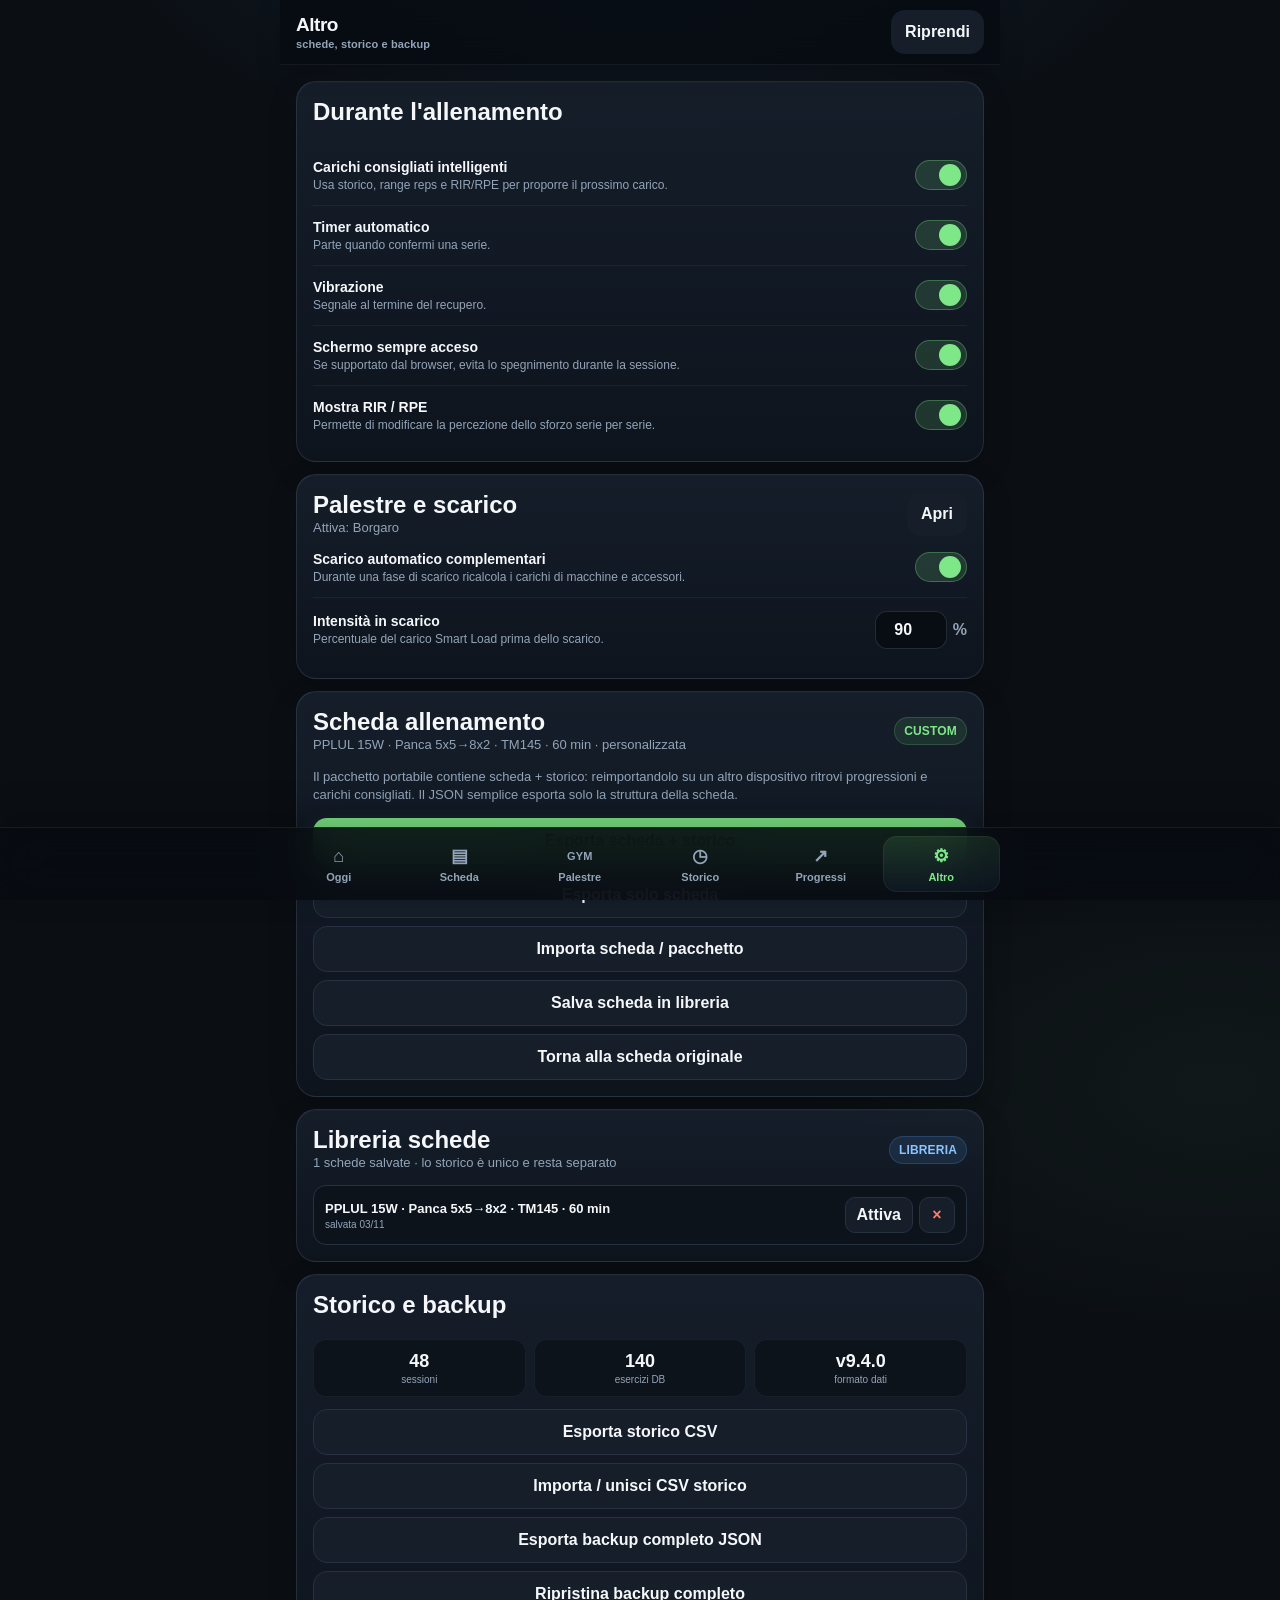
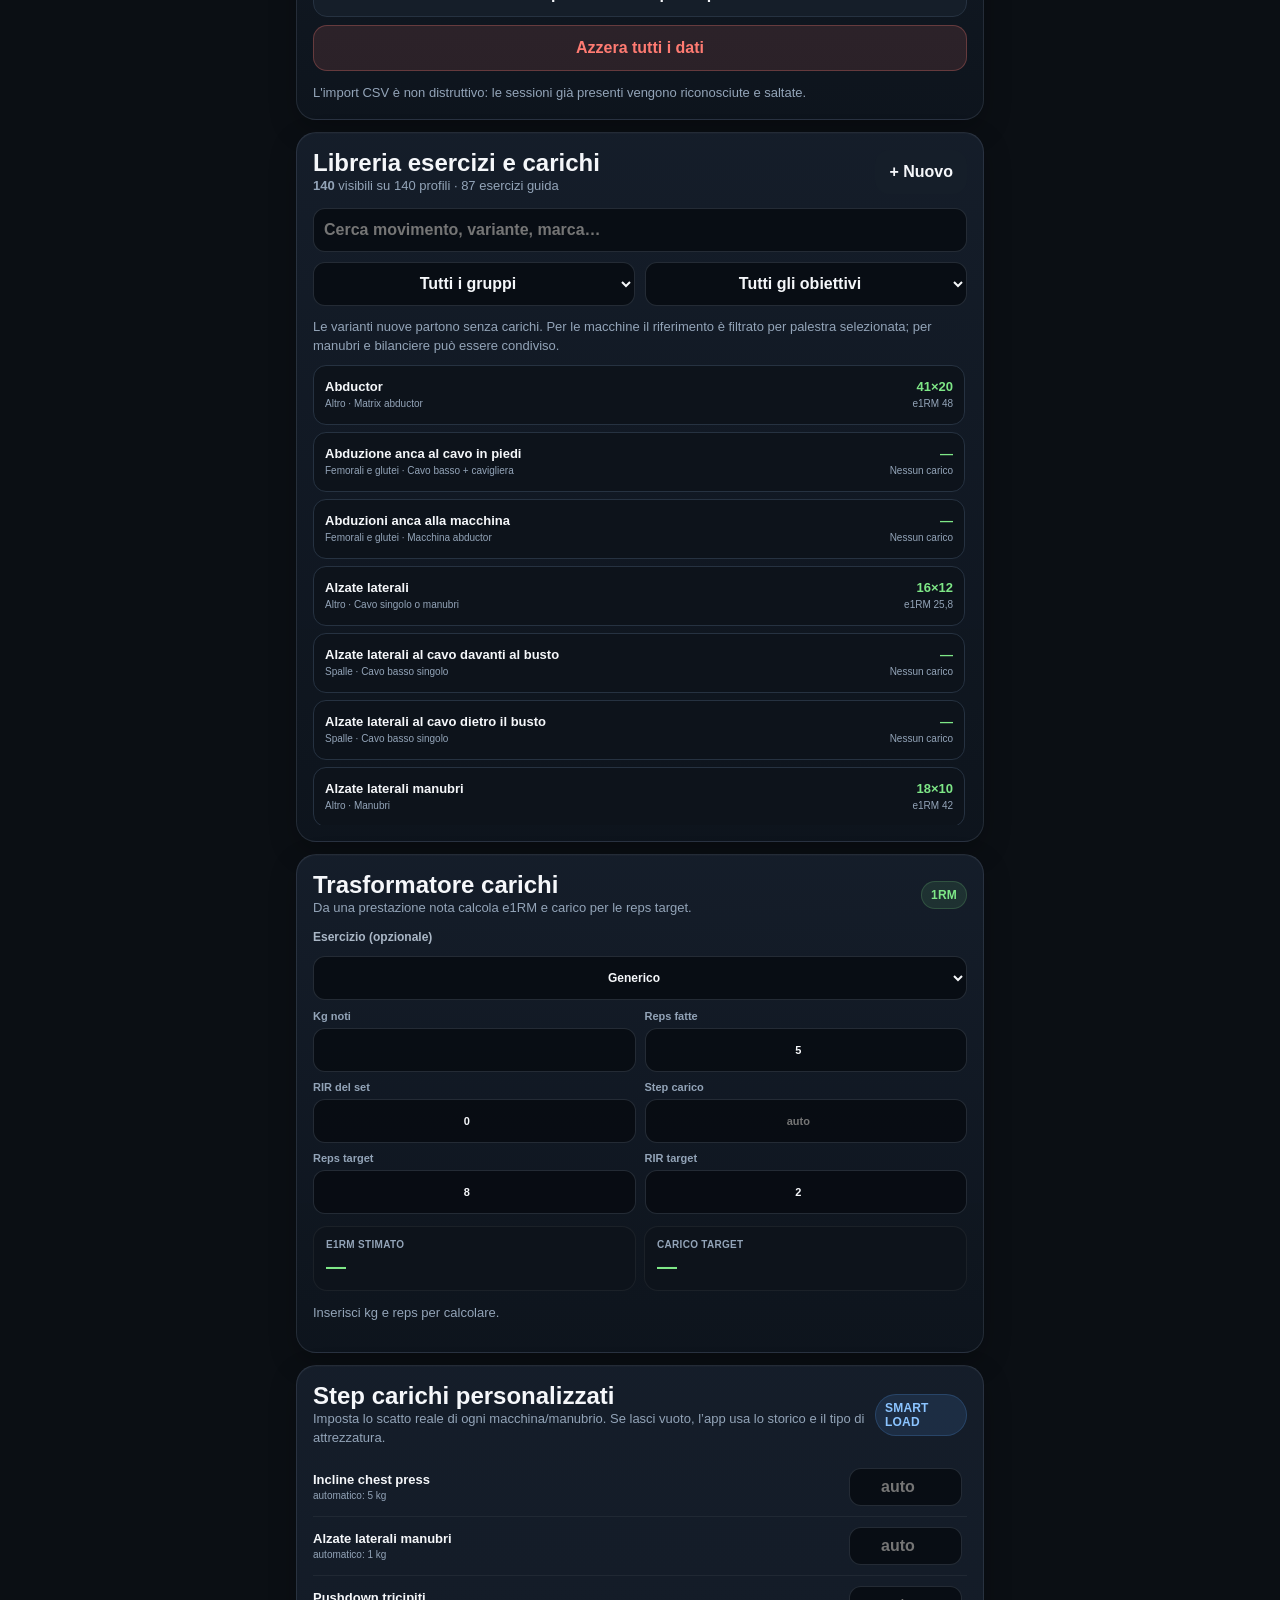
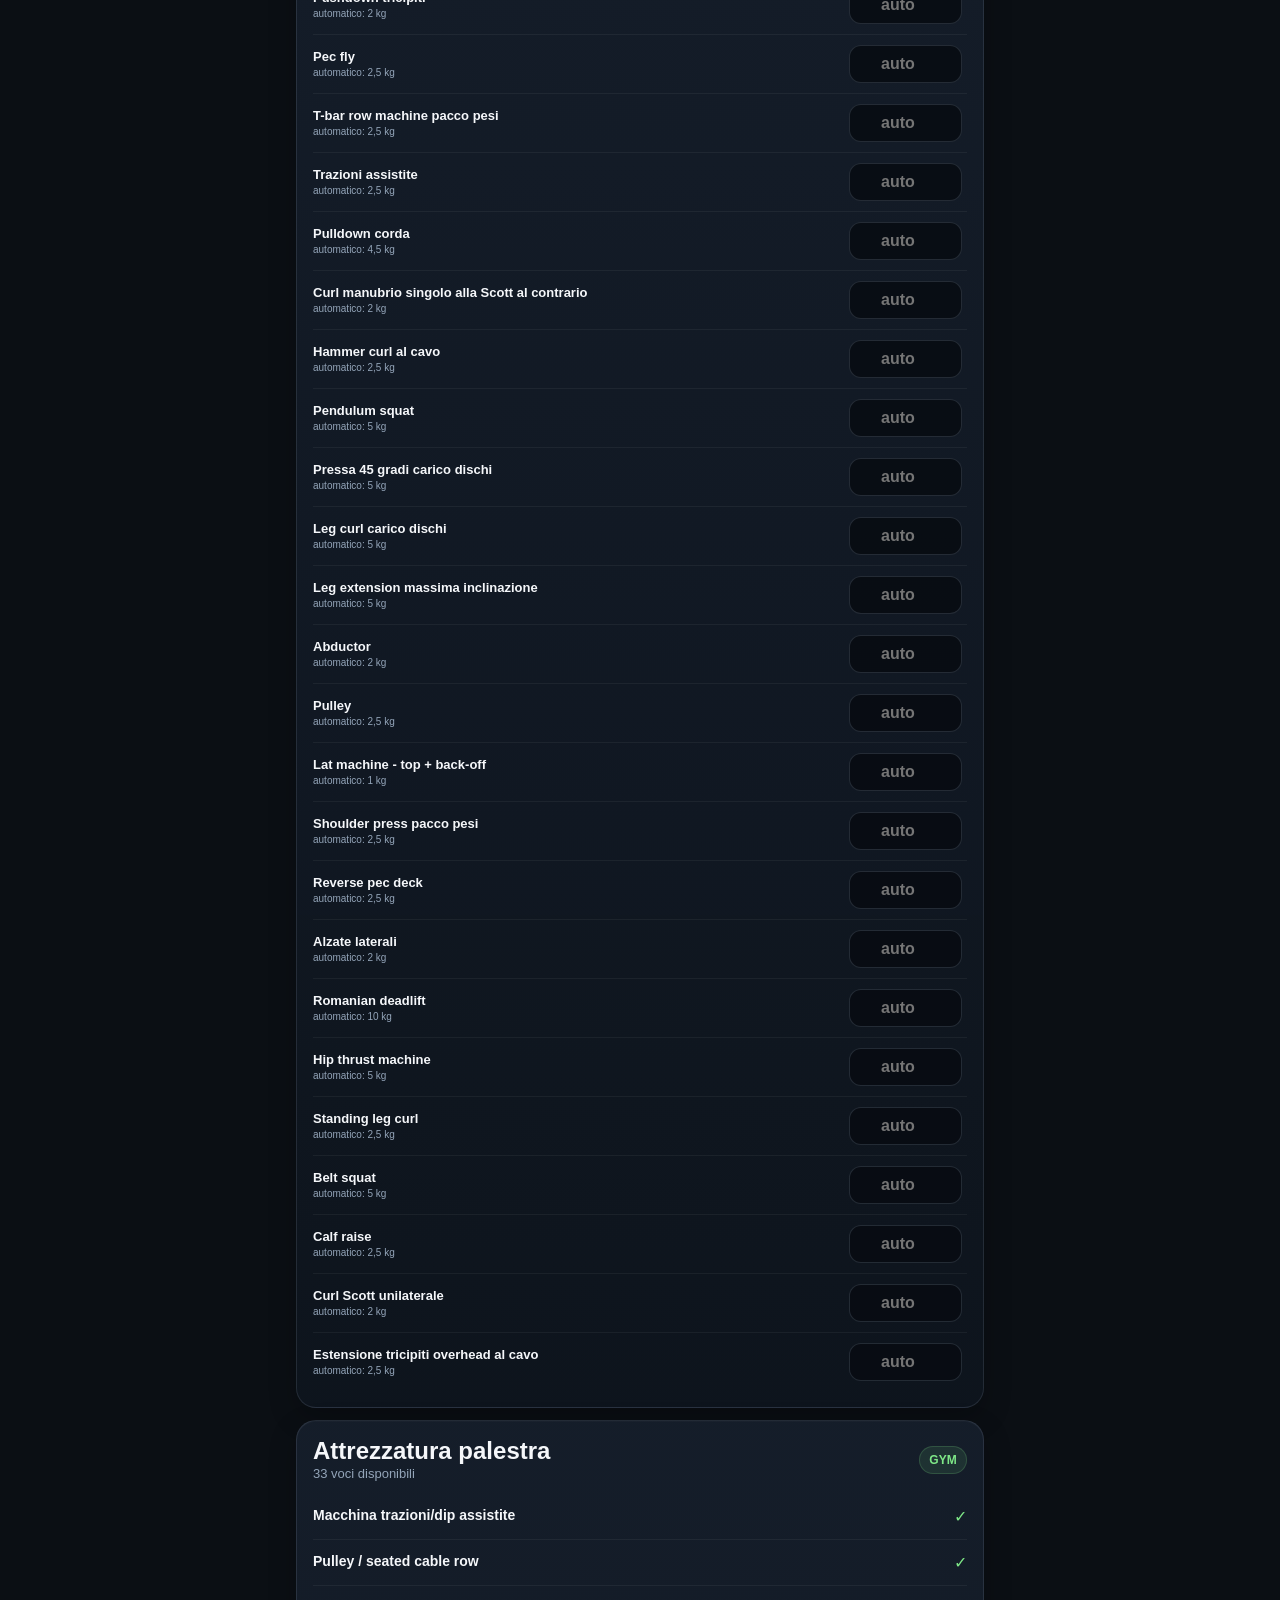
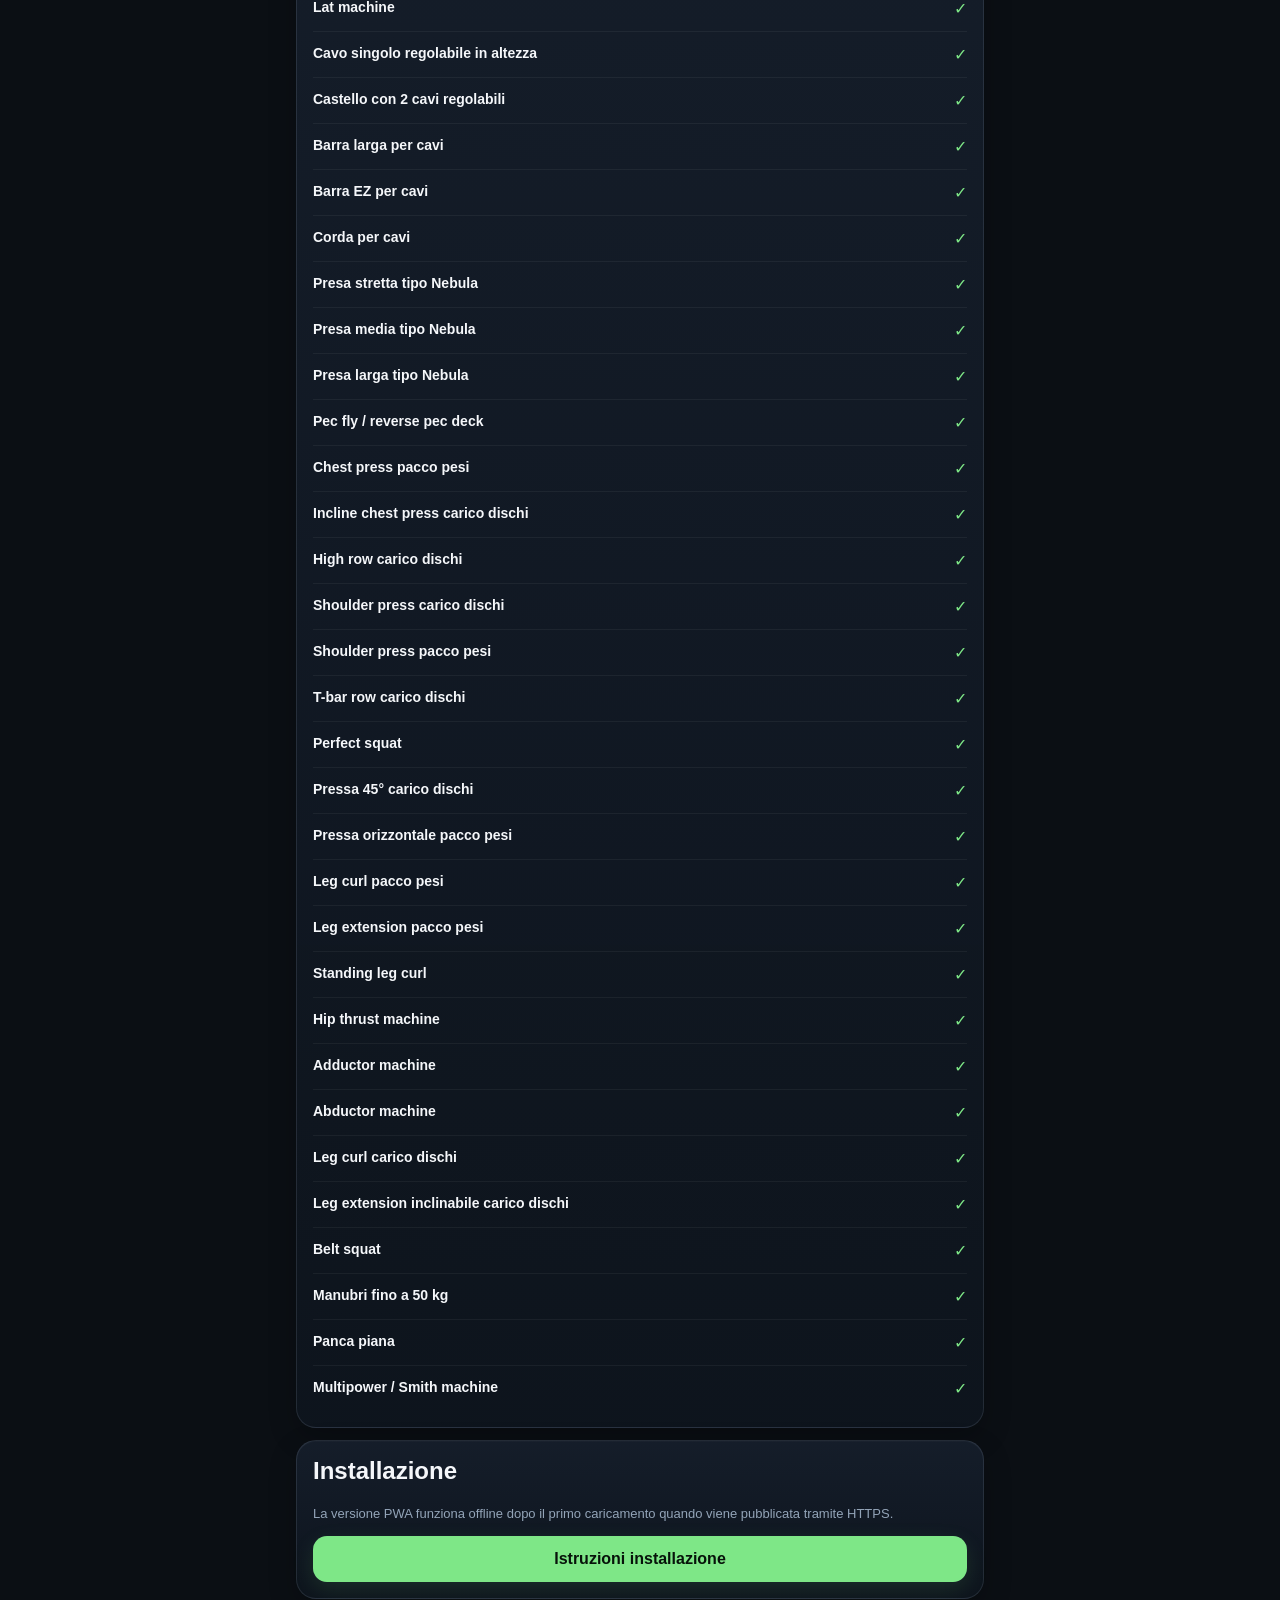
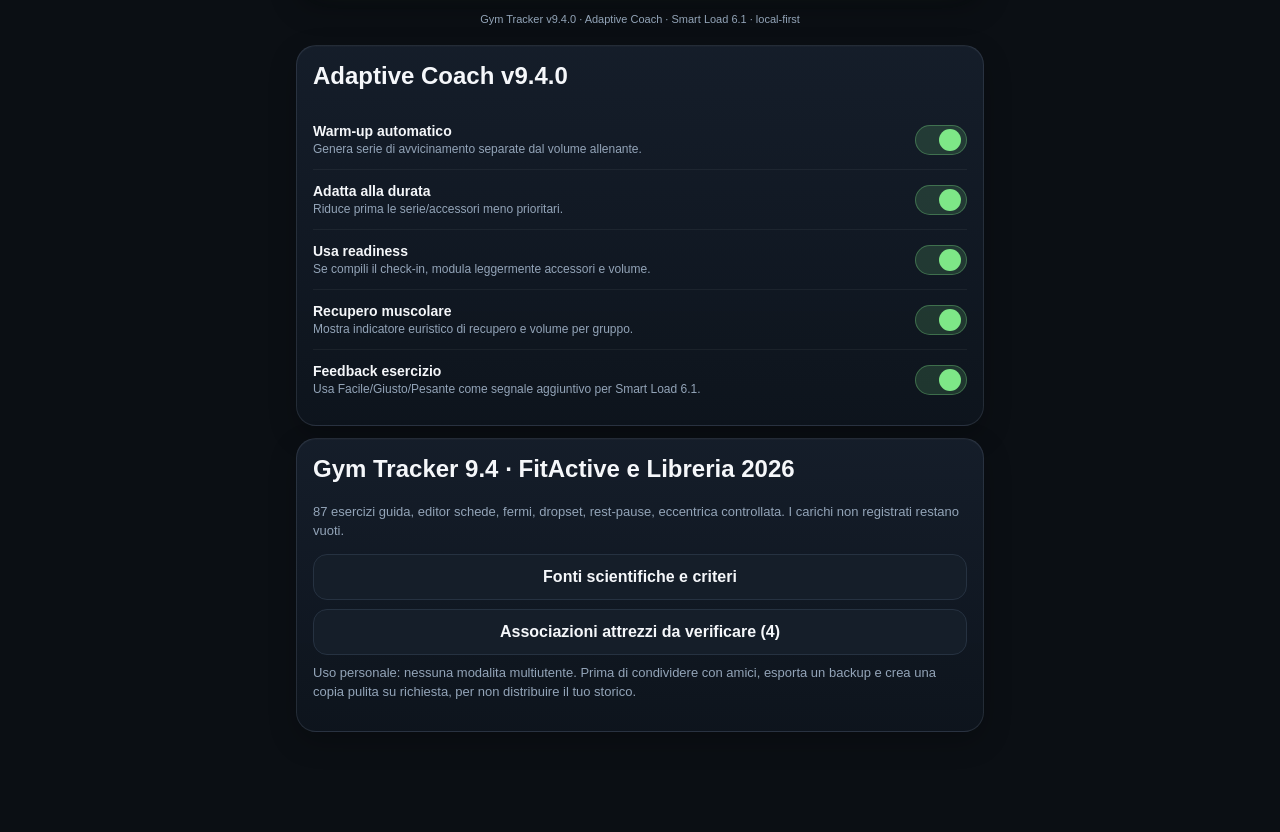
==== index.html @ e6480f6b "Add files via upload" ====
<!doctype html>
<html lang="it">
<head>
  <meta charset="utf-8" />
  <meta name="viewport" content="width=device-width,initial-scale=1,viewport-fit=cover" />
  <meta name="theme-color" content="#0b0f14" />
  <meta name="color-scheme" content="dark" />
  <meta name="apple-mobile-web-app-capable" content="yes" />
  <meta name="apple-mobile-web-app-status-bar-style" content="black-translucent" />
  <meta name="apple-mobile-web-app-title" content="Gym Tracker" />
  <title>Gym Tracker v9.4.0 - Adaptive Coach + Smart Load 6.1</title>
  <link rel="manifest" href="manifest.webmanifest?v=940" />
  <link rel="apple-touch-icon" href="icon-192.png" />
  <link rel="stylesheet" href="styles.css?v=940" />
  <link rel="stylesheet" href="styles_upgrade.css?v=940" />
</head>
<body>
  <div id="app"></div>
  <div id="toast" class="toast" aria-live="polite"></div>
  <input id="importInput" type="file" accept="application/json,.json" hidden />
  <input id="programInput" type="file" accept="application/json,.json" hidden />
  <input id="csvInput" type="file" accept="text/csv,.csv" hidden />
  <script src="version.js?v=940"></script>
  <script src="data.js?v=940"></script>
  <script src="history_seed.js?v=940"></script>
  <script src="app.js?v=940"></script>
  <script src="v9_features.js?v=940"></script>
  <script src="exercise_library.js?v=940"></script>
  <script src="v10_upgrade.js?v=940"></script>
  <script src="fitactive_v94.js?v=940"></script>
</body>
</html>
---- styles.css ----
:root{
  --bg:#0b0f14;--panel:#111821;--panel2:#151e29;--line:#263241;--text:#f5f7fa;--muted:#93a4b8;
  --accent:#7ee787;--accent2:#58a6ff;--warn:#f2cc60;--danger:#ff7b72;--shadow:0 12px 32px rgba(0,0,0,.28);
  --radius:20px;--radius-sm:14px;--safe-bottom:env(safe-area-inset-bottom,0px)
}
*{box-sizing:border-box;-webkit-tap-highlight-color:transparent}
html,body{margin:0;background:var(--bg);color:var(--text);font-family:-apple-system,BlinkMacSystemFont,"Segoe UI",Roboto,Helvetica,Arial,sans-serif;min-height:100%;overscroll-behavior-y:none}
body{padding-bottom:calc(84px + var(--safe-bottom))}
button,input,select,textarea{font:inherit}
button{cursor:pointer}
.app-shell{max-width:720px;margin:0 auto;min-height:100vh}
.topbar{position:sticky;top:0;z-index:20;padding:calc(10px + env(safe-area-inset-top,0px)) 16px 10px;background:rgba(11,15,20,.94);backdrop-filter:blur(16px);border-bottom:1px solid rgba(255,255,255,.04)}
.topbar-row{display:flex;align-items:center;gap:10px;justify-content:space-between}
.brand{font-weight:800;font-size:20px;letter-spacing:-.02em}.brand small{display:block;color:var(--muted);font-size:12px;font-weight:600;margin-top:2px}
.icon-btn,.chip-btn,.primary-btn,.secondary-btn,.danger-btn,.set-btn,.step-btn{border:0;border-radius:14px;min-height:44px;color:var(--text)}
.icon-btn{width:44px;background:var(--panel2);font-size:20px}.chip-btn{padding:0 14px;background:var(--panel2);font-weight:700}
.primary-btn{width:100%;background:var(--accent);color:#07130a;font-weight:900;padding:14px 16px;font-size:16px}
.secondary-btn{width:100%;background:var(--panel2);border:1px solid var(--line);font-weight:800;padding:13px 16px}
.danger-btn{width:100%;background:rgba(255,123,114,.12);border:1px solid rgba(255,123,114,.28);color:var(--danger);font-weight:800;padding:13px 16px}
.content{padding:16px;display:flex;flex-direction:column;gap:14px}
.card{background:linear-gradient(180deg,var(--panel2),var(--panel));border:1px solid var(--line);border-radius:var(--radius);padding:16px;box-shadow:var(--shadow)}
.card.flat{box-shadow:none}.hero{padding:18px}.hero h1{margin:0 0 6px;font-size:28px;letter-spacing:-.04em}.hero p{margin:0;color:var(--muted);line-height:1.45}
.section-title{display:flex;justify-content:space-between;align-items:end;margin:8px 2px 0}.section-title h2{font-size:17px;margin:0}.section-title span{color:var(--muted);font-size:13px}
.week-grid{display:grid;grid-template-columns:repeat(8,1fr);gap:6px;margin-top:12px}.week-btn{border:1px solid var(--line);background:#0d131b;color:var(--muted);border-radius:12px;min-height:40px;font-weight:800}.week-btn.active{background:var(--accent);color:#07130a;border-color:var(--accent)}
.kpi-grid{display:grid;grid-template-columns:repeat(3,1fr);gap:8px;margin-top:14px}.kpi{padding:10px;border-radius:14px;background:#0d131b;border:1px solid rgba(255,255,255,.05)}.kpi strong{display:block;font-size:18px}.kpi span{display:block;color:var(--muted);font-size:11px;margin-top:3px}
.workout-list{display:grid;gap:10px}.workout-card{display:grid;grid-template-columns:1fr auto;gap:12px;align-items:center;background:var(--panel);border:1px solid var(--line);border-radius:18px;padding:14px 14px 14px 16px}.workout-card h3{margin:0;font-size:18px}.workout-card p{margin:4px 0 0;color:var(--muted);font-size:13px}.workout-card .start{border:0;background:var(--accent);color:#07130a;font-weight:900;border-radius:14px;min-width:86px;min-height:48px}
.badge{display:inline-flex;align-items:center;gap:6px;padding:6px 9px;border-radius:999px;font-size:12px;font-weight:800;background:rgba(88,166,255,.12);color:#8bc4ff;border:1px solid rgba(88,166,255,.2)}.badge.green{background:rgba(126,231,135,.1);color:var(--accent);border-color:rgba(126,231,135,.18)}.badge.warn{background:rgba(242,204,96,.1);color:var(--warn);border-color:rgba(242,204,96,.18)}
.next-card{display:grid;gap:12px}.next-name{font-size:30px;font-weight:900;letter-spacing:-.04em}.subtle{color:var(--muted);font-size:13px;line-height:1.45}.row{display:flex;gap:10px;align-items:center}.row.between{justify-content:space-between}.row.wrap{flex-wrap:wrap}
.bottom-nav{position:fixed;z-index:30;bottom:0;left:0;right:0;padding:8px 10px calc(8px + var(--safe-bottom));background:rgba(11,15,20,.96);backdrop-filter:blur(18px);border-top:1px solid var(--line)}.bottom-nav-inner{max-width:720px;margin:auto;display:grid;grid-template-columns:repeat(6,1fr);gap:3px}.nav-btn{border:0;background:transparent;color:var(--muted);min-height:56px;border-radius:14px;font-size:11px;font-weight:700}.nav-btn b{display:block;font-size:20px;line-height:20px;margin-bottom:5px}.nav-btn.active{color:var(--accent);background:rgba(126,231,135,.08)}
.exercise-card{padding:0;overflow:hidden}.exercise-head{padding:15px 16px;display:grid;grid-template-columns:1fr auto;gap:10px;align-items:center}.exercise-head h3{margin:0;font-size:17px}.exercise-head p{margin:4px 0 0;color:var(--muted);font-size:12px}.exercise-body{border-top:1px solid var(--line);padding:14px 14px 16px;background:rgba(0,0,0,.08)}.exercise-card.done{border-color:rgba(126,231,135,.35)}.exercise-card.current{box-shadow:0 0 0 1px rgba(126,231,135,.34),var(--shadow)}
.exercise-meta{display:flex;gap:7px;flex-wrap:wrap;margin:0 0 12px}.meta-pill{font-size:11px;font-weight:800;padding:6px 8px;border-radius:999px;background:#0d131b;color:var(--muted);border:1px solid rgba(255,255,255,.05)}
.set-table{display:grid;gap:8px}.set-row{display:grid;grid-template-columns:42px 1fr 1fr 72px 48px;gap:7px;align-items:center}.set-row.header{color:var(--muted);font-size:10px;font-weight:800;text-transform:uppercase}.set-label{font-size:11px;color:var(--muted);overflow:hidden;text-overflow:ellipsis;white-space:nowrap}.num-input,.metric-select,.text-input,.notes-input,.select-input{width:100%;background:#0b1118;border:1px solid var(--line);color:var(--text);border-radius:12px;min-height:44px;padding:0 10px;font-weight:800;text-align:center;outline:none}.num-input:focus,.metric-select:focus,.text-input:focus,.notes-input:focus,.select-input:focus{border-color:var(--accent2);box-shadow:0 0 0 2px rgba(88,166,255,.12)}.set-btn{width:48px;background:var(--accent);color:#07130a;font-size:18px;font-weight:900}.set-btn.done{background:#16311e;color:var(--accent);border:1px solid rgba(126,231,135,.28)}
.quick-weight{display:flex;gap:7px;margin:8px 0 2px}.step-btn{background:#0d131b;border:1px solid var(--line);color:var(--muted);min-height:36px;padding:0 10px;font-size:12px;font-weight:800}.step-btn:active{transform:scale(.97)}
.notes-input{min-height:76px;text-align:left;padding:10px;resize:vertical;font-weight:600}.mini-actions{display:grid;grid-template-columns:1fr 1fr;gap:8px;margin-top:10px}.mini-actions button{min-height:42px;border-radius:12px;border:1px solid var(--line);background:#0d131b;color:var(--muted);font-weight:800}
.warmup-box{display:grid;grid-template-columns:1fr auto;gap:10px;align-items:center}.warmup-box button{border:0;border-radius:12px;background:var(--accent);color:#07130a;font-weight:900;min-height:44px;padding:0 14px}
.progress-shell{height:8px;background:#111a24;border-radius:999px;overflow:hidden}.progress-bar{height:100%;background:var(--accent);border-radius:999px;transition:width .25s ease}.session-kpis{display:grid;grid-template-columns:repeat(3,1fr);gap:8px}.session-kpis .kpi{text-align:center}

.toast{position:fixed;z-index:60;left:50%;top:calc(16px + env(safe-area-inset-top,0px));transform:translate(-50%,-140%);opacity:0;background:#182330;color:var(--text);border:1px solid var(--line);border-radius:14px;padding:11px 14px;box-shadow:var(--shadow);transition:.25s ease;max-width:calc(100% - 32px);font-size:13px;font-weight:700}.toast.show{transform:translate(-50%,0);opacity:1}
.history-card{display:grid;gap:10px}.history-card h3{margin:0;font-size:17px}.history-meta{display:flex;gap:8px;flex-wrap:wrap;color:var(--muted);font-size:12px}.history-exercises{display:grid;gap:5px;font-size:12px;color:#c7d1dd}.history-exercises span{color:var(--muted)}
.chart-wrap{height:230px;background:#0d131b;border:1px solid rgba(255,255,255,.05);border-radius:16px;padding:8px;margin-top:10px}.chart-wrap canvas{width:100%;height:100%}.stat-grid{display:grid;grid-template-columns:repeat(2,1fr);gap:8px}.stat-card{background:#0d131b;border:1px solid rgba(255,255,255,.05);border-radius:15px;padding:12px}.stat-card strong{display:block;font-size:21px}.stat-card span{font-size:11px;color:var(--muted)}
.setting-row{display:grid;grid-template-columns:1fr auto;gap:14px;align-items:center;padding:13px 0;border-bottom:1px solid rgba(255,255,255,.05)}.setting-row:last-child{border-bottom:0}.setting-row h4{margin:0 0 3px;font-size:14px}.setting-row p{margin:0;color:var(--muted);font-size:12px}.toggle{width:52px;height:30px;border-radius:999px;border:1px solid var(--line);background:#0d131b;padding:3px}.toggle i{display:block;width:22px;height:22px;background:#718096;border-radius:50%;transition:.2s}.toggle.on{background:rgba(126,231,135,.16);border-color:rgba(126,231,135,.32)}.toggle.on i{transform:translateX(20px);background:var(--accent)}
.install-banner{background:linear-gradient(135deg,rgba(88,166,255,.13),rgba(126,231,135,.09));border:1px solid rgba(88,166,255,.2)}
.modal-backdrop{position:fixed;inset:0;z-index:55;background:rgba(0,0,0,.65);display:flex;align-items:flex-end;justify-content:center;padding:16px}.modal{width:min(720px,100%);max-height:82vh;overflow:auto;background:#111821;border:1px solid var(--line);border-radius:24px 24px 18px 18px;padding:16px;box-shadow:0 20px 80px rgba(0,0,0,.6)}.modal h2{margin:0 0 12px}.modal-list{display:grid;gap:8px}.modal-option{border:1px solid var(--line);background:#0d131b;color:var(--text);border-radius:14px;padding:13px;text-align:left;font-weight:800}.modal-option small{display:block;color:var(--muted);font-weight:600;margin-top:4px}
.empty{text-align:center;padding:34px 14px;color:var(--muted)}.empty b{display:block;color:var(--text);font-size:18px;margin-bottom:7px}
hr.sep{border:0;border-top:1px solid rgba(255,255,255,.06);margin:14px 0}.codeish{font-variant-numeric:tabular-nums}.muted{color:var(--muted)}.green{color:var(--accent)}.warn{color:var(--warn)}.danger{color:var(--danger)}
@media(max-width:430px){.content{padding:12px}.card{padding:14px}.set-row{grid-template-columns:38px 1fr 1fr 66px 46px;gap:5px}.num-input,.metric-select{padding:0 5px}.hero h1{font-size:25px}.week-grid{grid-template-columns:repeat(4,1fr);gap:4px}.week-btn{min-height:38px}.kpi-grid{gap:6px}.kpi{padding:9px 7px}.session-kpis{gap:6px}}
@media(display-mode:standalone){.install-only-browser{display:none!important}}

/* Dashboard, sessione e analisi */
button:focus-visible,input:focus-visible,select:focus-visible,textarea:focus-visible{outline:2px solid var(--accent2);outline-offset:2px}
.stat-grid.three{grid-template-columns:repeat(3,1fr)}
.calendar-strip{display:grid;grid-template-columns:repeat(14,1fr);gap:5px;margin:14px 0 10px}
.calendar-day{display:block;aspect-ratio:1;border-radius:4px;background:#0d131b;border:1px solid rgba(255,255,255,.05)}
.calendar-day.level-1{background:rgba(126,231,135,.28);border-color:rgba(126,231,135,.25)}
.calendar-day.level-2{background:rgba(126,231,135,.58);border-color:rgba(126,231,135,.38)}
.calendar-day.level-3{background:var(--accent);border-color:var(--accent)}
.workout-inline-start{margin-top:12px}
.undo-btn{width:100%;margin-top:10px;min-height:40px;border:1px solid rgba(242,204,96,.24);background:rgba(242,204,96,.08);color:var(--warn);border-radius:12px;font-weight:800}
.protocol-card{padding:11px;margin-bottom:10px}
.suggestion-box{padding:10px 11px;margin-bottom:10px;border-radius:12px;background:rgba(126,231,135,.06);border:1px solid rgba(126,231,135,.12);font-size:12px;color:var(--muted)}
.previous-box{display:grid;grid-template-columns:1fr auto;gap:10px;align-items:center;margin-bottom:10px;padding:10px 11px;border:1px solid var(--line);background:#0d131b;border-radius:13px}
.previous-box button,.series-actions button{min-height:38px;border:1px solid var(--line);background:var(--panel2);color:var(--text);border-radius:11px;font-weight:800;padding:0 12px}
.series-actions{display:grid;grid-template-columns:1fr 1fr;gap:8px;margin-top:8px}
.set-row.no-metric{grid-template-columns:42px 1fr 1fr 48px}
.summary-title{margin:0 0 12px}
.session-summary-grid{display:grid;grid-template-columns:1fr 1fr;gap:10px;margin-bottom:10px}
.session-summary-grid label>span{display:block;color:var(--muted);font-size:11px;font-weight:800;margin:0 0 6px 2px}
.input-suffix{position:relative}.input-suffix .text-input{padding-right:38px}.input-suffix i{position:absolute;right:11px;top:50%;transform:translateY(-50%);font-size:11px;color:var(--muted);font-style:normal;font-weight:800}
.history-filter-grid{display:grid;grid-template-columns:1.4fr .8fr;gap:8px;margin-top:12px}.history-filter-grid .text-input{text-align:left}
.history-card.hidden-filter{display:none}
.history-note,.session-note{padding:9px 11px;border-radius:12px;background:#0d131b;color:#c7d1dd;font-size:12px;line-height:1.45;border:1px solid rgba(255,255,255,.05)}
.session-note{margin:10px 0 12px}
.segmented{display:grid;grid-template-columns:repeat(3,1fr);gap:5px;padding:4px;margin:10px 0;background:#0d131b;border:1px solid var(--line);border-radius:14px}
.segmented button{min-height:38px;border:0;border-radius:10px;background:transparent;color:var(--muted);font-weight:800}
.segmented button.active{background:var(--panel2);color:var(--accent);box-shadow:0 2px 10px rgba(0,0,0,.2)}
.app-version{text-align:center;color:var(--muted);font-size:11px;padding:2px 0 8px}
@media(max-width:430px){.history-filter-grid{grid-template-columns:1fr}.session-summary-grid{grid-template-columns:1fr 1fr}.stat-grid.three{grid-template-columns:repeat(3,1fr)}.calendar-strip{gap:4px}.previous-box{grid-template-columns:1fr}.previous-box button{width:100%}.quick-weight{display:grid;grid-template-columns:repeat(2,1fr)}}
@media(prefers-reduced-motion:reduce){*{scroll-behavior:auto!important;transition:none!important;animation:none!important}}

/* V7: portabilita, libreria schede e smart-load */
.load-preview{display:grid;gap:7px;padding:11px;border-radius:14px;background:#0d131b;border:1px solid rgba(255,255,255,.06)}
.load-preview-title{font-size:11px;text-transform:uppercase;letter-spacing:.05em;color:var(--muted);font-weight:900}
.load-preview-row{display:grid;grid-template-columns:1fr auto;gap:12px;align-items:center;padding:7px 0;border-top:1px solid rgba(255,255,255,.04)}
.load-preview-row:first-of-type{border-top:0}.load-preview-row b{display:block;font-size:13px}.load-preview-row small{display:block;color:var(--muted);font-size:10px;margin-top:2px;line-height:1.35}.load-value{font-weight:900;color:var(--accent);white-space:nowrap}
.suggestion-box{display:grid;gap:5px}.suggestion-box.up{border-color:rgba(126,231,135,.24);background:rgba(126,231,135,.07)}.suggestion-box.down{border-color:rgba(242,204,96,.28);background:rgba(242,204,96,.07)}.suggestion-box.recalc{border-color:rgba(88,166,255,.26);background:rgba(88,166,255,.07)}.suggestion-box.hold{border-color:rgba(147,164,184,.18);background:rgba(147,164,184,.05)}
.suggestion-top{display:flex;justify-content:space-between;align-items:center;gap:10px}.suggestion-top b{color:var(--text);font-size:14px}.suggestion-box small{display:block;color:var(--muted);line-height:1.4}
.action-stack{display:grid;gap:8px;margin-top:12px}
.program-library{display:grid;gap:8px;margin-top:12px}.program-library-row{display:grid;grid-template-columns:1fr auto;gap:10px;align-items:center;padding:11px;border:1px solid var(--line);background:#0d131b;border-radius:13px}.program-library-row b{display:block;font-size:13px}.program-library-row small{display:block;color:var(--muted);font-size:10px;margin-top:3px}.program-library-row>div:last-child{display:flex;gap:6px}.program-library-row button{min-height:36px;border:1px solid var(--line);background:var(--panel2);color:var(--text);border-radius:10px;font-weight:800;padding:0 11px}.program-library-row .danger-mini{color:var(--danger);min-width:36px;padding:0}
.data-status{display:grid;grid-template-columns:repeat(3,1fr);gap:8px;margin:12px 0}.data-status span{display:block;text-align:center;padding:11px 8px;border-radius:13px;background:#0d131b;border:1px solid rgba(255,255,255,.05)}.data-status b{display:block;font-size:18px}.data-status small{display:block;color:var(--muted);font-size:10px;margin-top:2px}
.empty.compact{padding:20px 10px}.empty.compact b{font-size:14px}.history-actions{display:flex;gap:6px}.history-suggestion{margin-top:8px;padding:7px 9px;border-radius:10px;background:rgba(88,166,255,.07);border:1px solid rgba(88,166,255,.16);font-size:11px;color:#b8d8ff}
@media(max-width:430px){.load-preview-row{grid-template-columns:1fr auto}.program-library-row{grid-template-columns:1fr}.program-library-row>div:last-child button:first-child{flex:1}.data-status{grid-template-columns:repeat(3,1fr)}}

/* v7 - ciclo panca 8 settimane */
.bridge-card{border-color:rgba(242,204,96,.24);background:linear-gradient(135deg,rgba(242,204,96,.08),rgba(88,166,255,.06))}
.bridge-actions{margin-top:12px;justify-content:flex-end;flex-wrap:wrap}
.bridge-actions .chip-btn{border:1px solid var(--line)}

/* v7.1 - progressione, step personalizzati e dashboard panca */
.segmented{grid-template-columns:repeat(auto-fit,minmax(82px,1fr))}
.week-advance-card{border-color:rgba(126,231,135,.28);background:linear-gradient(135deg,rgba(126,231,135,.10),rgba(88,166,255,.07))}
.week-advance-card h3{margin:12px 0 6px;font-size:19px}
.week-advance-actions{display:grid;grid-template-columns:1fr 1fr;gap:8px;margin-top:12px}
.bench-dashboard{display:grid;grid-template-columns:repeat(2,minmax(0,1fr));gap:8px;margin:12px 0}
.bench-dashboard>div{background:#0d131b;border:1px solid rgba(255,255,255,.05);border-radius:14px;padding:11px;min-width:0}
.bench-dashboard span{display:block;color:var(--muted);font-size:10px;font-weight:800;text-transform:uppercase;letter-spacing:.03em;margin-bottom:5px}
.bench-dashboard strong{display:block;font-size:15px;line-height:1.3;overflow-wrap:anywhere}
.bench-speed-list{margin-top:10px;padding:10px;border:1px solid rgba(88,166,255,.16);background:rgba(88,166,255,.05);border-radius:13px}
.bench-speed-list>b{display:block;font-size:12px;margin-bottom:8px}
.bench-speed-list label{display:grid;grid-template-columns:minmax(0,1fr) 130px;gap:8px;align-items:center;margin-top:7px}
.bench-speed-list label span{font-size:11px;color:var(--muted);overflow:hidden;text-overflow:ellipsis;white-space:nowrap}
.bench-speed-list .select-input{min-height:38px;font-size:12px}
.load-step-list{display:grid;gap:0;margin-top:10px}
.load-step-row{display:grid;grid-template-columns:minmax(0,1fr) 118px;gap:12px;align-items:center;padding:10px 0;border-bottom:1px solid rgba(255,255,255,.05)}
.load-step-row:last-child{border-bottom:0}
.load-step-row b{display:block;font-size:13px}
.load-step-row small{display:block;color:var(--muted);font-size:10px;margin-top:3px}
.load-step-control{display:grid;grid-template-columns:1fr auto;gap:5px;align-items:center}
.load-step-control .num-input{min-height:38px}
.load-step-control button{width:34px;height:34px;border:1px solid var(--line);background:#0d131b;color:var(--muted);border-radius:10px;font-weight:900}
@media(max-width:430px){.week-advance-actions{grid-template-columns:1fr}.bench-dashboard{grid-template-columns:1fr 1fr}.bench-speed-list label{grid-template-columns:1fr 112px}.load-step-row{grid-template-columns:minmax(0,1fr) 105px}}

/* v7.2 - Exercise Memory, database esercizi e trasformatore carichi */
.form-grid{display:grid;grid-template-columns:repeat(2,minmax(0,1fr));gap:9px;margin-top:10px}
.form-grid.single{grid-template-columns:1fr}.form-grid label,.field-block{display:block;color:var(--muted);font-size:11px;font-weight:800}.form-grid label>input,.form-grid label>select,.field-block>input,.field-block>select{margin-top:6px}.field-block{margin-top:10px}
.catalog-list{display:grid;gap:7px;margin-top:10px;max-height:460px;overflow:auto;padding-right:2px}.catalog-row{width:100%;display:grid;grid-template-columns:minmax(0,1fr) auto;gap:12px;align-items:center;text-align:left;border:1px solid var(--line);background:#0d131b;color:var(--text);border-radius:13px;padding:11px}.catalog-row b{display:block;font-size:13px}.catalog-row small{display:block;color:var(--muted);font-size:10px;margin-top:3px;line-height:1.35}.catalog-kpi{text-align:right;min-width:92px}.catalog-kpi strong{display:block;color:var(--accent);font-size:13px}.catalog-kpi small{white-space:nowrap}.exercise-picker{max-height:52vh;overflow:auto;padding-right:2px}
.transform-results{display:grid;grid-template-columns:1fr 1fr;gap:8px;margin-top:12px}.transform-results>div{padding:12px;background:#0d131b;border:1px solid rgba(255,255,255,.06);border-radius:14px}.transform-results span{display:block;color:var(--muted);font-size:10px;font-weight:900;text-transform:uppercase;letter-spacing:.03em}.transform-results strong{display:block;font-size:20px;margin-top:5px;color:var(--accent)}
.add-exercise-card{border-style:dashed;background:linear-gradient(135deg,rgba(88,166,255,.06),rgba(126,231,135,.04))}.mini-actions.three{grid-template-columns:1fr 1fr 1fr}.mini-actions .danger-mini{color:var(--danger);border-color:rgba(255,123,114,.25)}
@media(max-width:430px){.form-grid{grid-template-columns:1fr 1fr}.transform-results{grid-template-columns:1fr 1fr}.catalog-row{grid-template-columns:minmax(0,1fr) auto}.mini-actions.three{grid-template-columns:1fr 1fr}.mini-actions.three .danger-mini{grid-column:1/-1}}


/* Gym Profiles + deload loads (base v8, maintained in v9) */
.gym-active-card{border-color:rgba(126,231,135,.2)}
.gym-active-name{font-size:21px;font-weight:900;margin:7px 0 4px;letter-spacing:-.02em}
.gym-profile-list{display:grid;gap:10px}
.gym-profile-card{box-shadow:none}
.gym-profile-card.selected{border-color:rgba(126,231,135,.38);background:linear-gradient(180deg,rgba(126,231,135,.08),var(--panel))}
.gym-profile-card h3{margin:0;font-size:20px}.gym-profile-card p{margin:4px 0 0;color:var(--muted);font-size:12px}
.gym-card-actions{display:grid;grid-template-columns:1fr 1fr;gap:8px;margin-top:12px}.gym-card-actions>.secondary-btn:only-child{grid-column:1/-1}
.gym-percent-control{display:grid;grid-template-columns:72px auto;gap:6px;align-items:center}.gym-percent-control .num-input{min-height:38px}.gym-percent-control span{font-weight:900;color:var(--muted)}
.gym-workout-title{margin:18px 2px 6px;color:var(--accent);font-size:13px;text-transform:uppercase;letter-spacing:.05em}
.nav-btn b{font-size:18px}.nav-btn:nth-child(3) b{font-size:11px;line-height:20px;letter-spacing:.02em}
@media(max-width:430px){.bottom-nav{padding-left:5px;padding-right:5px}.bottom-nav-inner{gap:1px}.nav-btn{font-size:9px;min-height:54px}.nav-btn b{font-size:17px;margin-bottom:4px}.nav-btn:nth-child(3) b{font-size:9px}.gym-card-actions{grid-template-columns:1fr}.gym-percent-control{grid-template-columns:64px auto}}

/* v9.2 - Adaptive Coach, Smart Load 6.1, warm-up, readiness, recovery */
.coach-card{border-color:rgba(88,166,255,.24);background:linear-gradient(135deg,rgba(88,166,255,.08),rgba(126,231,135,.05))}
.readiness-grid{display:grid;grid-template-columns:repeat(3,1fr);gap:8px;margin-top:12px}.readiness-grid label span{display:block;color:var(--muted);font-size:10px;font-weight:900;margin-bottom:5px;text-transform:uppercase;letter-spacing:.03em}
.coach-note{margin-top:10px;padding:10px 11px;border-radius:12px;background:#0d131b;border:1px solid rgba(255,255,255,.06);color:var(--muted);font-size:11px;line-height:1.45}.coach-note b{color:var(--text)}
.time-choice{display:grid;grid-template-columns:repeat(5,1fr);gap:6px;margin-top:12px}.time-choice button{min-height:40px;border:1px solid var(--line);background:#0d131b;color:var(--muted);border-radius:11px;font-weight:900;font-size:11px}.time-choice button.active{background:rgba(126,231,135,.14);border-color:rgba(126,231,135,.34);color:var(--accent)}
.recovery-list{display:grid;gap:8px;margin-top:12px}.recovery-row{display:grid;grid-template-columns:82px 1fr 42px;gap:8px;align-items:center;font-size:11px}.recovery-row>span{font-weight:800}.recovery-row>div{height:8px;border-radius:999px;background:#0d131b;overflow:hidden;border:1px solid rgba(255,255,255,.05)}.recovery-row i{display:block;height:100%;border-radius:999px;background:var(--accent)}.recovery-row i.recovery-mid{background:var(--warn)}.recovery-row i.recovery-low{background:var(--danger)}.recovery-row b{text-align:right;font-size:11px}
.muscle-volume-grid{display:grid;grid-template-columns:repeat(3,1fr);gap:8px;margin-top:12px}.muscle-volume-grid>div{padding:10px;border-radius:13px;background:#0d131b;border:1px solid rgba(255,255,255,.05)}.muscle-volume-grid span{display:block;color:var(--muted);font-size:9px;font-weight:900;text-transform:uppercase}.muscle-volume-grid b{display:inline-block;font-size:20px;margin-top:4px}.muscle-volume-grid small{float:right;margin-top:8px;font-size:9px;font-weight:900}.green{color:var(--accent)}.warn{color:var(--warn)}
.auto-warmup{margin:10px 0;padding:11px;border-radius:14px;background:rgba(88,166,255,.06);border:1px solid rgba(88,166,255,.16)}.auto-warmup>.row b{font-size:12px}.auto-warmup>.row button,.warmup-generate{border:1px solid var(--line);background:#0d131b;color:var(--muted);border-radius:10px;min-height:34px;padding:0 10px;font-size:10px;font-weight:900}.warmup-generate{width:100%;margin:8px 0}
.warmup-set-list{display:grid;gap:6px;margin-top:9px}.warmup-set-row{display:grid;grid-template-columns:30px 1fr 24px 1fr 26px 40px;gap:5px;align-items:center;font-size:10px;color:var(--muted)}.warmup-set-row .num-input{min-height:36px;padding:0 6px}.warmup-set-row .set-btn{width:40px;min-height:36px}
.effort-feedback{margin-top:10px;padding:10px;border-radius:13px;background:#0d131b;border:1px solid rgba(255,255,255,.06)}.effort-feedback>span{display:block;color:var(--muted);font-size:10px;font-weight:900;text-transform:uppercase;margin-bottom:7px}.effort-feedback>div{display:grid;grid-template-columns:repeat(3,1fr);gap:6px}.effort-feedback button{min-height:38px;border:1px solid var(--line);background:var(--panel2);color:var(--muted);border-radius:10px;font-weight:900;font-size:11px}.effort-feedback button.active{border-color:rgba(126,231,135,.35);background:rgba(126,231,135,.12);color:var(--accent)}
.pr-tag{display:inline-block!important;color:var(--warn)!important;font-weight:900!important;margin-top:2px}.suggestion-box.recalc .badge{color:#8bc4ff}
@media(max-width:430px){.readiness-grid{grid-template-columns:1fr}.time-choice{grid-template-columns:repeat(3,1fr)}.muscle-volume-grid{grid-template-columns:repeat(2,1fr)}.recovery-row{grid-template-columns:72px 1fr 38px}.warmup-set-row{grid-template-columns:26px 1fr 22px 1fr 22px 38px}}

/* v9.2 - UI refresh + timer sticky in alto */
:root{--safe-top:env(safe-area-inset-top,0px);--panel-glass:rgba(17,24,33,.88)}
html{background:#080c12}
body{background:
  radial-gradient(900px 480px at 50% -120px,rgba(88,166,255,.10),transparent 62%),
  radial-gradient(700px 420px at 95% 15%,rgba(126,231,135,.045),transparent 60%),
  var(--bg)}
.topbar{z-index:32;background:rgba(8,12,18,.86);backdrop-filter:blur(22px) saturate(135%);border-bottom:1px solid rgba(255,255,255,.055);box-shadow:0 8px 24px rgba(0,0,0,.18)}
.brand{font-size:19px;letter-spacing:-.025em}.brand small{font-size:11px;letter-spacing:.01em}
.content{gap:12px}
.card{border-color:rgba(147,164,184,.16);background:linear-gradient(180deg,rgba(22,31,43,.94),rgba(14,21,30,.96));box-shadow:0 10px 28px rgba(0,0,0,.22),inset 0 1px 0 rgba(255,255,255,.018)}
.card.flat{background:rgba(13,19,27,.72);border-color:rgba(147,164,184,.13)}
.primary-btn{box-shadow:0 7px 22px rgba(126,231,135,.12);transition:transform .12s ease,filter .12s ease}.primary-btn:active{transform:scale(.985);filter:brightness(.94)}
.secondary-btn,.chip-btn,.step-btn,.mini-actions button{transition:border-color .15s ease,background .15s ease,transform .12s ease}.secondary-btn:active,.chip-btn:active,.step-btn:active,.mini-actions button:active{transform:scale(.985)}
.badge{letter-spacing:.015em}
.session-hero{background:linear-gradient(145deg,rgba(18,31,40,.98),rgba(13,20,29,.98));border-color:rgba(88,166,255,.20)}
.session-kpis .kpi{background:linear-gradient(180deg,rgba(11,17,24,.92),rgba(9,14,20,.96));border-color:rgba(255,255,255,.065);padding:11px 8px}.session-kpis .kpi strong{font-size:20px}.session-kpis .kpi span{text-transform:uppercase;letter-spacing:.055em;font-size:9px;font-weight:800}
.progress-shell{height:6px;background:#0a1017}.progress-bar{background:linear-gradient(90deg,var(--accent2),var(--accent));box-shadow:0 0 14px rgba(126,231,135,.18)}
.exercise-card{position:relative;border-color:rgba(147,164,184,.14);box-shadow:0 8px 22px rgba(0,0,0,.16);transition:border-color .18s ease,box-shadow .18s ease,transform .18s ease}
.exercise-card.current{border-color:rgba(126,231,135,.42);box-shadow:0 0 0 1px rgba(126,231,135,.09),0 14px 34px rgba(0,0,0,.27)}
.exercise-card.current:before{content:"";position:absolute;left:0;top:13px;bottom:13px;width:3px;border-radius:0 5px 5px 0;background:linear-gradient(180deg,var(--accent),var(--accent2));box-shadow:0 0 12px rgba(126,231,135,.32)}
.exercise-card.done:not(.current){border-color:rgba(126,231,135,.22);opacity:.94}
.exercise-head{padding:14px 15px 14px 17px;cursor:pointer}.exercise-head h3{letter-spacing:-.015em}.exercise-head p{line-height:1.35}
.exercise-body{padding:13px 13px 15px;background:linear-gradient(180deg,rgba(6,10,15,.17),rgba(4,8,12,.28))}
.exercise-meta{margin-bottom:10px}.meta-pill{background:rgba(9,14,20,.72);border-color:rgba(255,255,255,.065);padding:6px 9px}
.set-table{gap:6px}.set-row.header{padding:0 5px 2px;letter-spacing:.045em}.set-row:not(.header){padding:5px;border:1px solid rgba(255,255,255,.045);border-radius:13px;background:rgba(8,13,19,.58)}
.num-input,.metric-select,.text-input,.notes-input,.select-input{background:rgba(8,13,19,.92);border-color:rgba(147,164,184,.20)}
.set-btn{border-radius:11px;box-shadow:0 5px 14px rgba(126,231,135,.11)}.set-btn.done{box-shadow:none}
.quick-weight{margin-top:9px}.quick-weight .step-btn{background:rgba(8,13,19,.72);border-color:rgba(147,164,184,.15)}
.suggestion-box,.previous-box,.auto-warmup,.effort-feedback,.coach-note{border-radius:14px}
.bottom-nav{background:rgba(8,12,18,.91);backdrop-filter:blur(22px) saturate(135%);border-top-color:rgba(255,255,255,.065);box-shadow:0 -12px 34px rgba(0,0,0,.24)}
.nav-btn.active{background:linear-gradient(180deg,rgba(126,231,135,.11),rgba(88,166,255,.055));box-shadow:inset 0 0 0 1px rgba(126,231,135,.08)}

.timer-dock{position:sticky;top:calc(60px + var(--safe-top));z-index:31;margin:9px 12px 0;width:auto;background:linear-gradient(135deg,rgba(15,27,35,.98),rgba(12,20,29,.98));border:1px solid rgba(126,231,135,.34);box-shadow:0 14px 38px rgba(0,0,0,.38),0 0 0 1px rgba(126,231,135,.035);border-radius:17px;padding:10px 11px 9px;display:grid;grid-template-columns:minmax(0,1fr) auto;gap:10px;align-items:center;overflow:hidden;backdrop-filter:blur(18px)}
.timer-dock.hidden{display:none}.timer-main{min-width:0}.timer-label{display:flex;align-items:center;gap:7px;min-width:0;font-size:10px;color:var(--muted);text-transform:uppercase;font-weight:800;letter-spacing:.045em}.timer-label b{color:var(--accent);font-size:10px}.timer-label span{overflow:hidden;text-overflow:ellipsis;white-space:nowrap}.timer-time{font-size:29px;font-weight:950;line-height:1.02;letter-spacing:-.045em;margin-top:2px;font-variant-numeric:tabular-nums}.timer-progress{height:3px;margin-top:6px;background:rgba(255,255,255,.07);border-radius:999px;overflow:hidden}.timer-progress i{display:block;height:100%;background:linear-gradient(90deg,var(--accent2),var(--accent));border-radius:999px;transition:width .45s linear}.timer-actions{display:flex;gap:6px}.timer-actions button{border:1px solid rgba(147,164,184,.18);background:rgba(7,12,18,.78);color:var(--text);border-radius:11px;min-height:39px;padding:0 10px;font-weight:850;font-size:12px}.timer-actions .timer-skip{color:var(--muted)}
.timer-dock.ending{border-color:rgba(242,204,96,.58);box-shadow:0 14px 38px rgba(0,0,0,.38),0 0 22px rgba(242,204,96,.08)}.timer-dock.ending .timer-label b,.timer-dock.ending .timer-time{color:var(--warn)}.timer-dock.ending .timer-progress i{background:var(--warn)}

@media(max-width:430px){
  .content{padding:11px;gap:10px}.card{border-radius:18px}.session-hero{padding:13px}.exercise-head{padding:13px 13px 13px 16px}.exercise-head h3{font-size:16px}.exercise-body{padding:11px}
  .set-row{grid-template-columns:36px 1fr 1fr 62px 43px;gap:4px}.set-row:not(.header){padding:4px}.num-input,.metric-select{min-height:42px;padding:0 4px}.set-btn{width:43px;min-height:42px}
  .timer-dock{top:calc(60px + var(--safe-top));margin:7px 9px 0;padding:9px 9px 8px;border-radius:15px}.timer-time{font-size:27px}.timer-actions button{min-height:38px;padding:0 9px}.timer-label span{max-width:150px}
}
---- styles_upgrade.css ----
/* Gym Tracker 9.4 - libreria, editor schede e tecniche avanzate */
.builder-promo { border-color: rgba(126,231,135,.36) !important; background: linear-gradient(140deg,rgba(45,107,70,.2),rgba(22,31,43,.24)); }
.builder-promo p { max-width: 560px; margin: 6px 0 0; }
.builder-template-grid { display:grid; grid-template-columns: repeat(2,minmax(0,1fr)); gap:9px; margin-top:16px; }
.builder-template-grid button { background:rgba(126,231,135,.08);color:#e4f7e9;border:1px solid rgba(126,231,135,.3);border-radius:12px;min-height:42px;padding:10px 5px;font-weight:650;cursor:pointer; }
.builder-template-grid button:first-child { grid-column:span 2;background:rgba(126,231,135,.17); }
.builder-hero h1 { font-size:24px; margin:6px 0; }
.builder-hero .subtle { margin:6px 0; }
.builder-meta { display:grid; grid-template-columns: 1.5fr .7fr;gap:10px;margin-top:16px; }
.builder-meta label, .field-block, .builder-fields label, .builder-tech-label { display:flex; flex-direction:column; gap:6px; font-size:12px;color:#aab7c6; }
.builder-meta input, .field-block input, .builder-fields input, .builder-tech-label input, .builder-tech-label select { width:100%;max-width:100%;min-width:0;box-sizing:border-box; }
.field-block { margin-top:12px; }
.builder-workout { padding:14px; }
.builder-workout > .row { gap:8px; }
.builder-toggle { background:transparent; color:inherit; border:0; cursor:pointer; text-align:left;display:flex;flex:1;flex-direction:column;gap:4px;min-height:36px; }
.builder-toggle small { color:#9fb2c6; }
.builder-top-actions { display:flex;gap:5px; }
.builder-top-actions button,.builder-ex-actions button { border:1px solid #3b4757; border-radius:9px; background:#202d3b;color:#dce9f5;min-height:34px;min-width:34px;padding:4px 10px; }
.builder-top-actions button:last-child,.builder-ex-actions .danger-mini { color:#ffaaaa; }
.builder-exercises { display:flex;flex-direction:column;gap:10px;margin:12px 0; }
.builder-ex { padding:12px; border-radius:12px; border:1px solid #2c3b49; background:rgba(6,14,22,.32); }
.builder-ex-title { display:flex;justify-content:space-between; gap:10px;align-items:start;font-size:14px; }
.builder-ex > small { color:#95a8b9;display:block;margin:4px 0 12px; }
.builder-fields { display:grid;grid-template-columns: .8fr 1.25fr .7fr .8fr;gap:8px; }
.builder-tech-label { margin-top:10px; }
.builder-tech-label input { max-width:100px; }
.builder-ex-actions { display:flex;gap:8px;justify-content:flex-end;margin-top:12px; }
.catalog-filter-grid { display:grid;grid-template-columns:1fr 1fr;gap:10px;margin:10px 0 12px; }
.catalog-row { width:100%; min-height:60px; }
.catalog-row small { line-height:1.4; }
.exercise-picker { max-height:min(54vh,520px);overflow-y:auto; }
.intensity-card { margin:12px 0 10px; border:1px solid #42546b;background:rgba(31,46,63,.5);border-radius:12px;padding:12px; }
.intensity-heading { display:flex;justify-content:space-between;align-items:center;gap:8px;margin-bottom:10px; }
.intensity-heading b { font-size:14px; }
.intensity-hint {margin:9px 0 0;line-height:1.5;}
.intensity-config { display:flex;align-items:center;gap:8px;margin-top:12px; flex-wrap:wrap; font-size:13px; }
.intensity-config .num-input { width:65px; }
.intensity-list { margin:12px 0 0; }
.intensity-subheading {font-size:13px;color:#dbe9ff;margin-bottom:9px;font-weight:650;}
.intensity-row { display:grid;grid-template-columns: minmax(49px,.9fr) minmax(0,1.4fr) minmax(0,1.3fr) 38px 28px;gap:7px; align-items:center;margin:7px 0; }
.intensity-row > b { font-size:12px; }
.intensity-row label { display:flex;align-items:center;gap:4px;min-width:0; }
.intensity-row input { width:100%; min-width:0;box-sizing:border-box; }
.intensity-row label small {font-size:10px;color:#a2b1c2;}
.intensity-row .set-btn { width:38px;height:36px; }
.intensity-remove { border:0;background:transparent;color:#ed9b9b;font-size:22px; }
.intensity-add { margin-top:7px; }
.history-intensity {font-size:12px;line-height:1.6;margin-top:9px;border-top:1px solid #344153;padding-top:8px;color:#bcebc5;}
.history-intensity div { color:#dde9f5;margin-top:3px; }
.evidence-item {border:1px solid #354356;border-radius:10px;padding:10px;margin:7px 0;}
.evidence-item a {color:#9be4b0;text-decoration:underline;text-underline-offset:3px;}
.evidence-item .subtle {margin-top:5px;}
@media(min-width:750px){ .builder-template-grid { grid-template-columns:repeat(5,minmax(0,1fr)); }.builder-template-grid button:first-child {grid-column:span 1;} }
@media(max-width:410px){ .builder-meta {grid-template-columns:1fr 100px;} .builder-fields {grid-template-columns:repeat(2,minmax(0,1fr));} .catalog-filter-grid {grid-template-columns:1fr;} .intensity-row{grid-template-columns:minmax(40px,.7fr) minmax(0,1fr) minmax(0,1fr) 30px 22px;gap:4px}.intensity-row .set-btn{width:30px;height:34px}.intensity-row label{flex-direction:column;gap:0}.intensity-row label small{font-size:9px}.intensity-card{padding:8px}.builder-workout{padding:11px} }

/* v9.4.0: inventario macchine ed editor panca */
.v94-inventory{margin-top:16px;padding:12px 0;border-top:1px solid #38424f}
.v94-inventory h3{margin:0}
.v94-equipment-item{display:flex;justify-content:space-between;align-items:center;gap:8px;padding:10px 0;border-bottom:1px solid rgba(255,255,255,.08)}
.v94-equipment-item b{display:block;font-size:14px}.v94-equipment-item small{display:block;color:#9eaabc;margin-top:3px}
.v94-equipment-item button{background:#263544;border:0;border-radius:8px;color:#e8eff5;font-size:18px;min-width:33px;min-height:33px}
.v94-overview-row{display:flex;gap:10px;align-items:center;justify-content:space-between;padding:10px 0;border-bottom:1px solid rgba(255,255,255,.08)}
.v94-overview-row span{color:#9eaabc;font-size:12px}.v94-overview-row .chip-btn{min-width:54px}
.v94-bench-fields{display:grid;grid-template-columns:1fr 1fr;gap:10px;margin:8px 0 15px}
.v94-bench-fields label{display:flex;flex-direction:column;gap:5px;font-size:12px;color:#abb8c8}
.v94-bench-fields input{width:100%;box-sizing:border-box}
.v94-bench-card{border-left:3px solid #33c8a0}
.v94-bench-card h2{margin:0 0 6px}.v94-bench-card .chip-btn{flex-shrink:0}
@media(max-width:375px){.v94-overview-row{flex-wrap:wrap}.v94-bench-fields{gap:6px}}
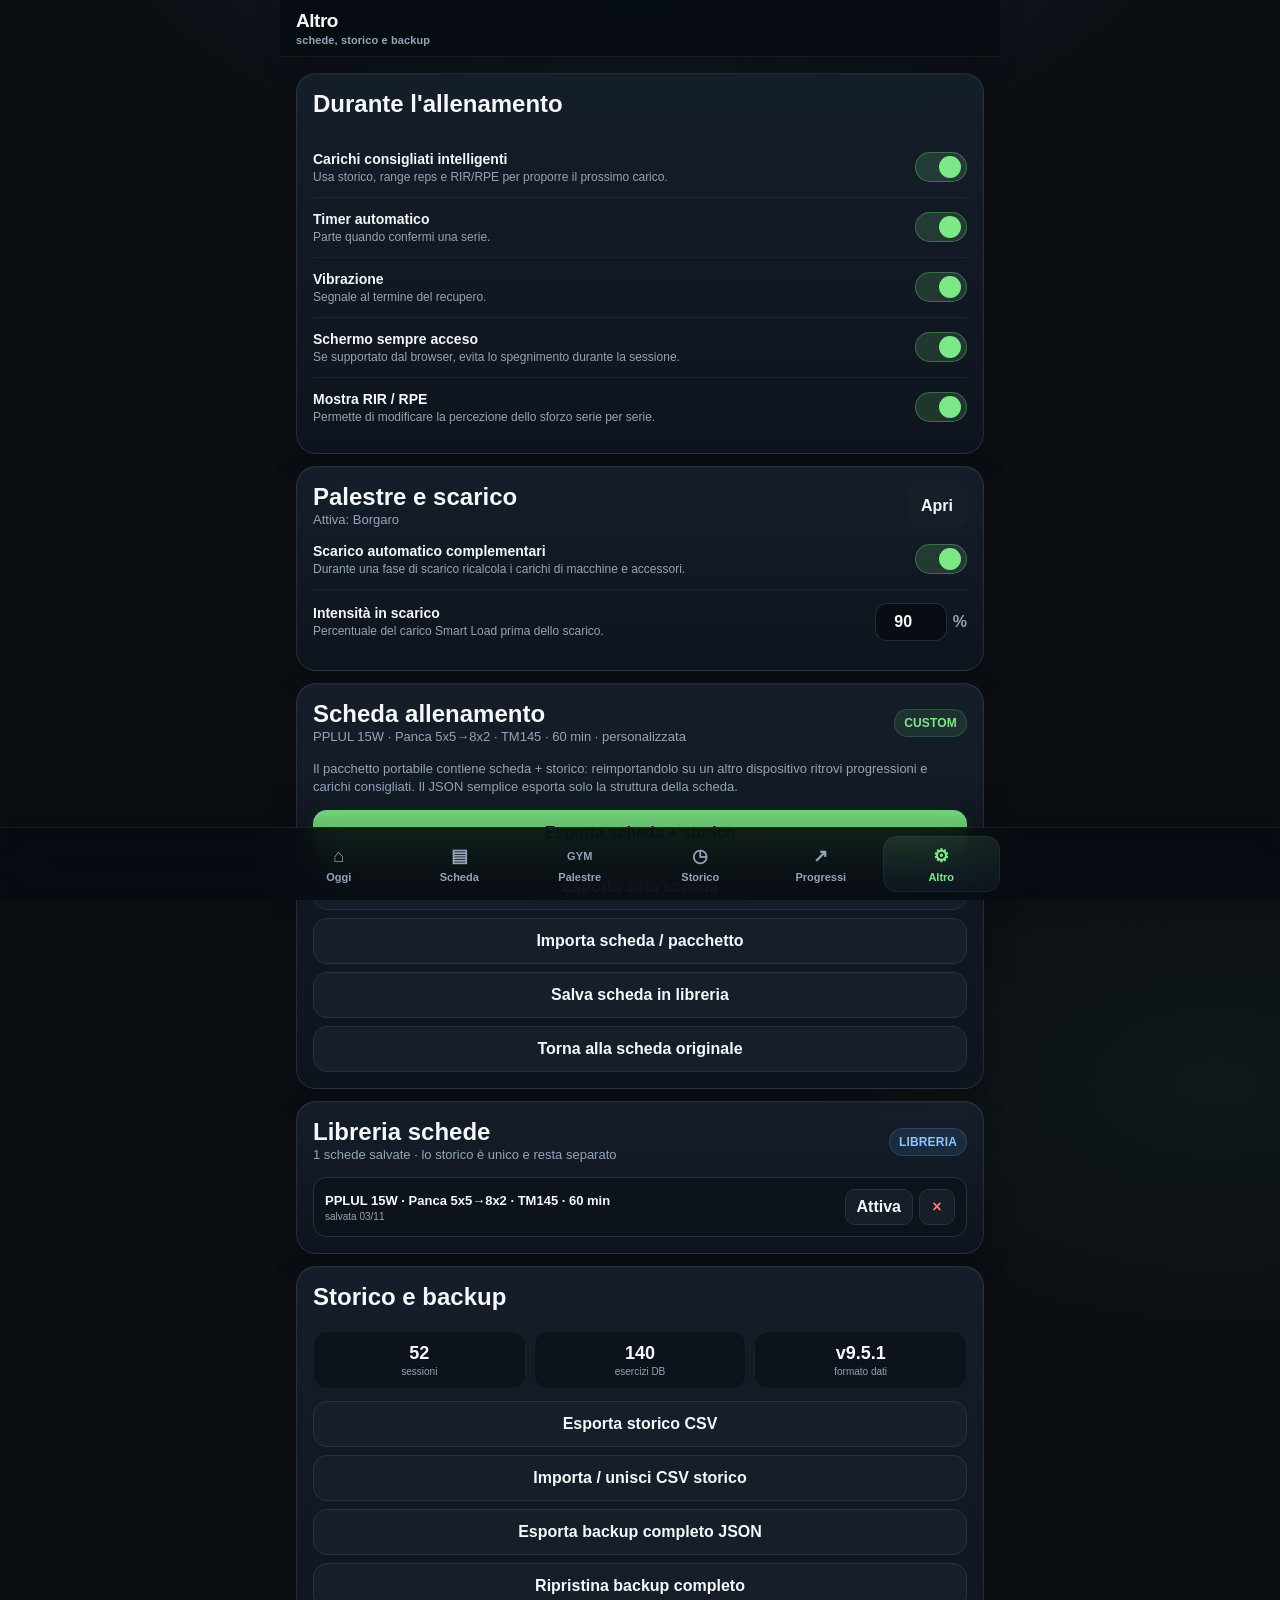
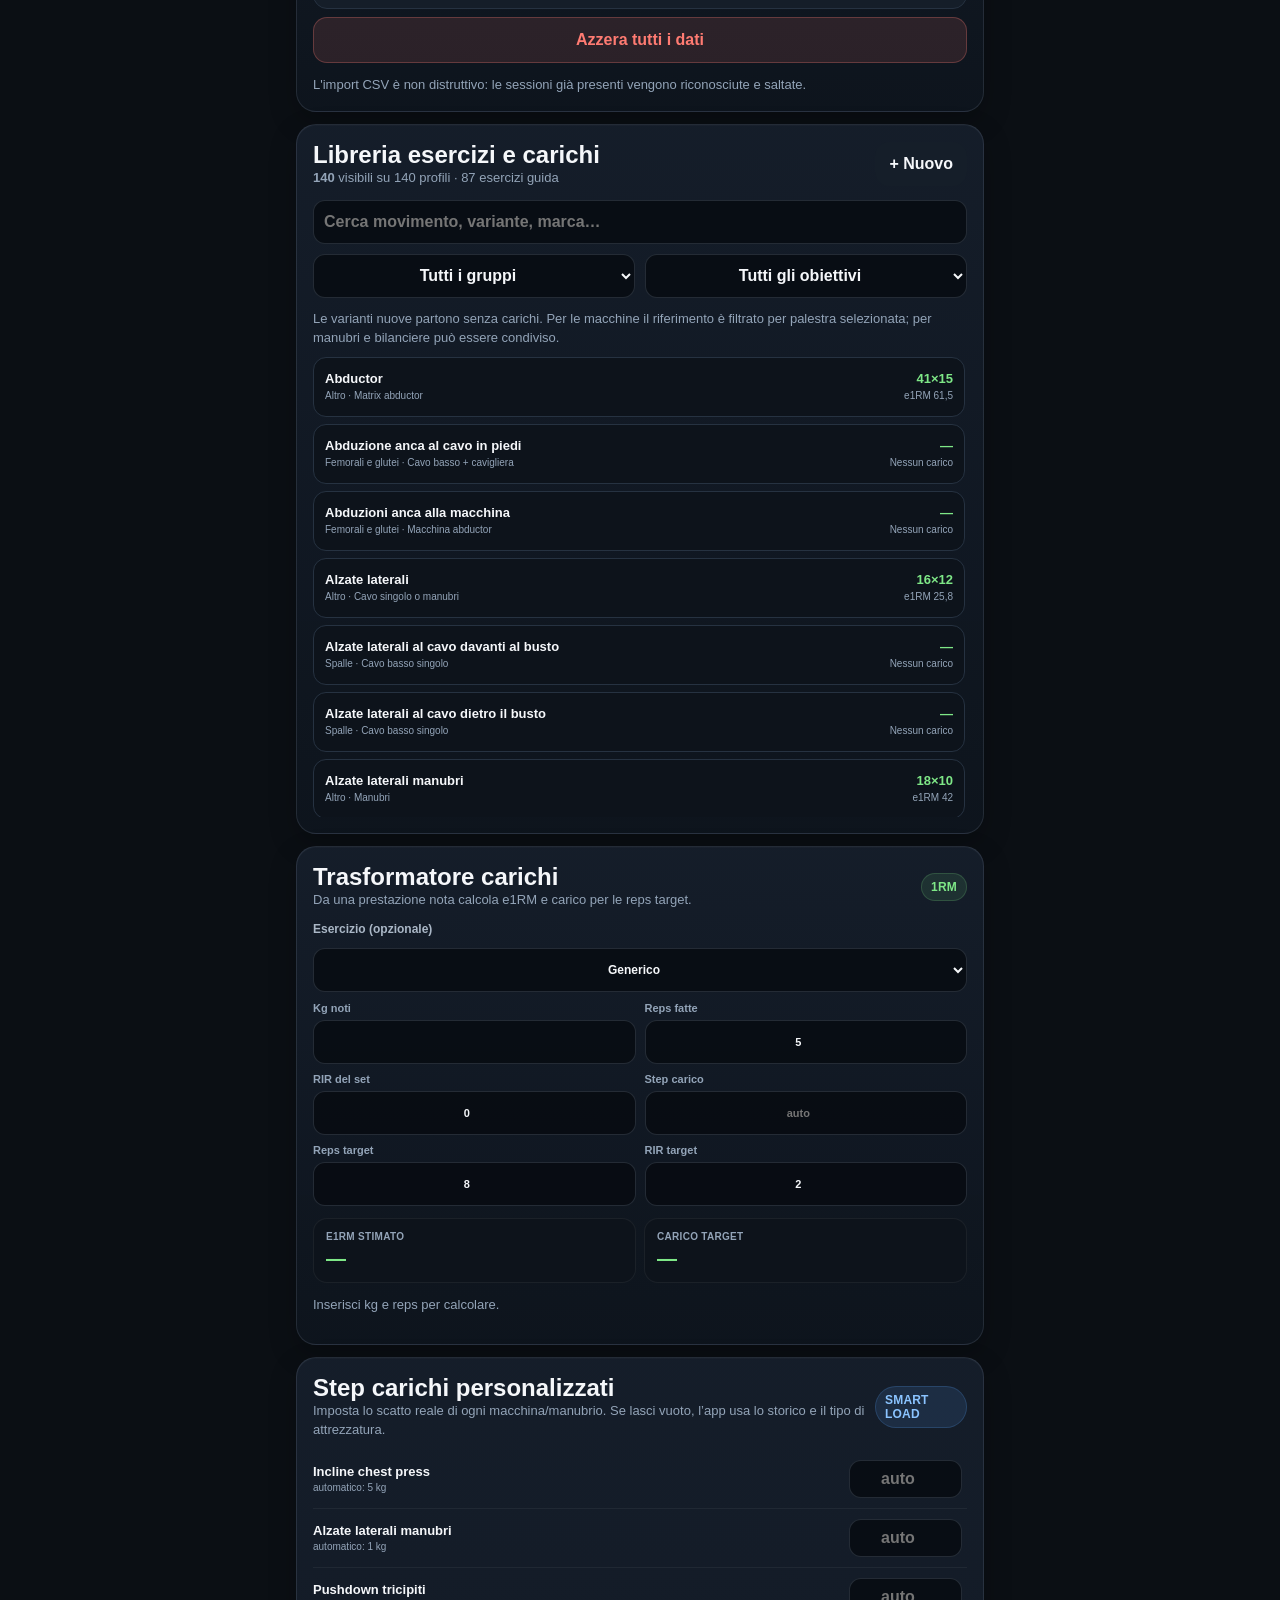
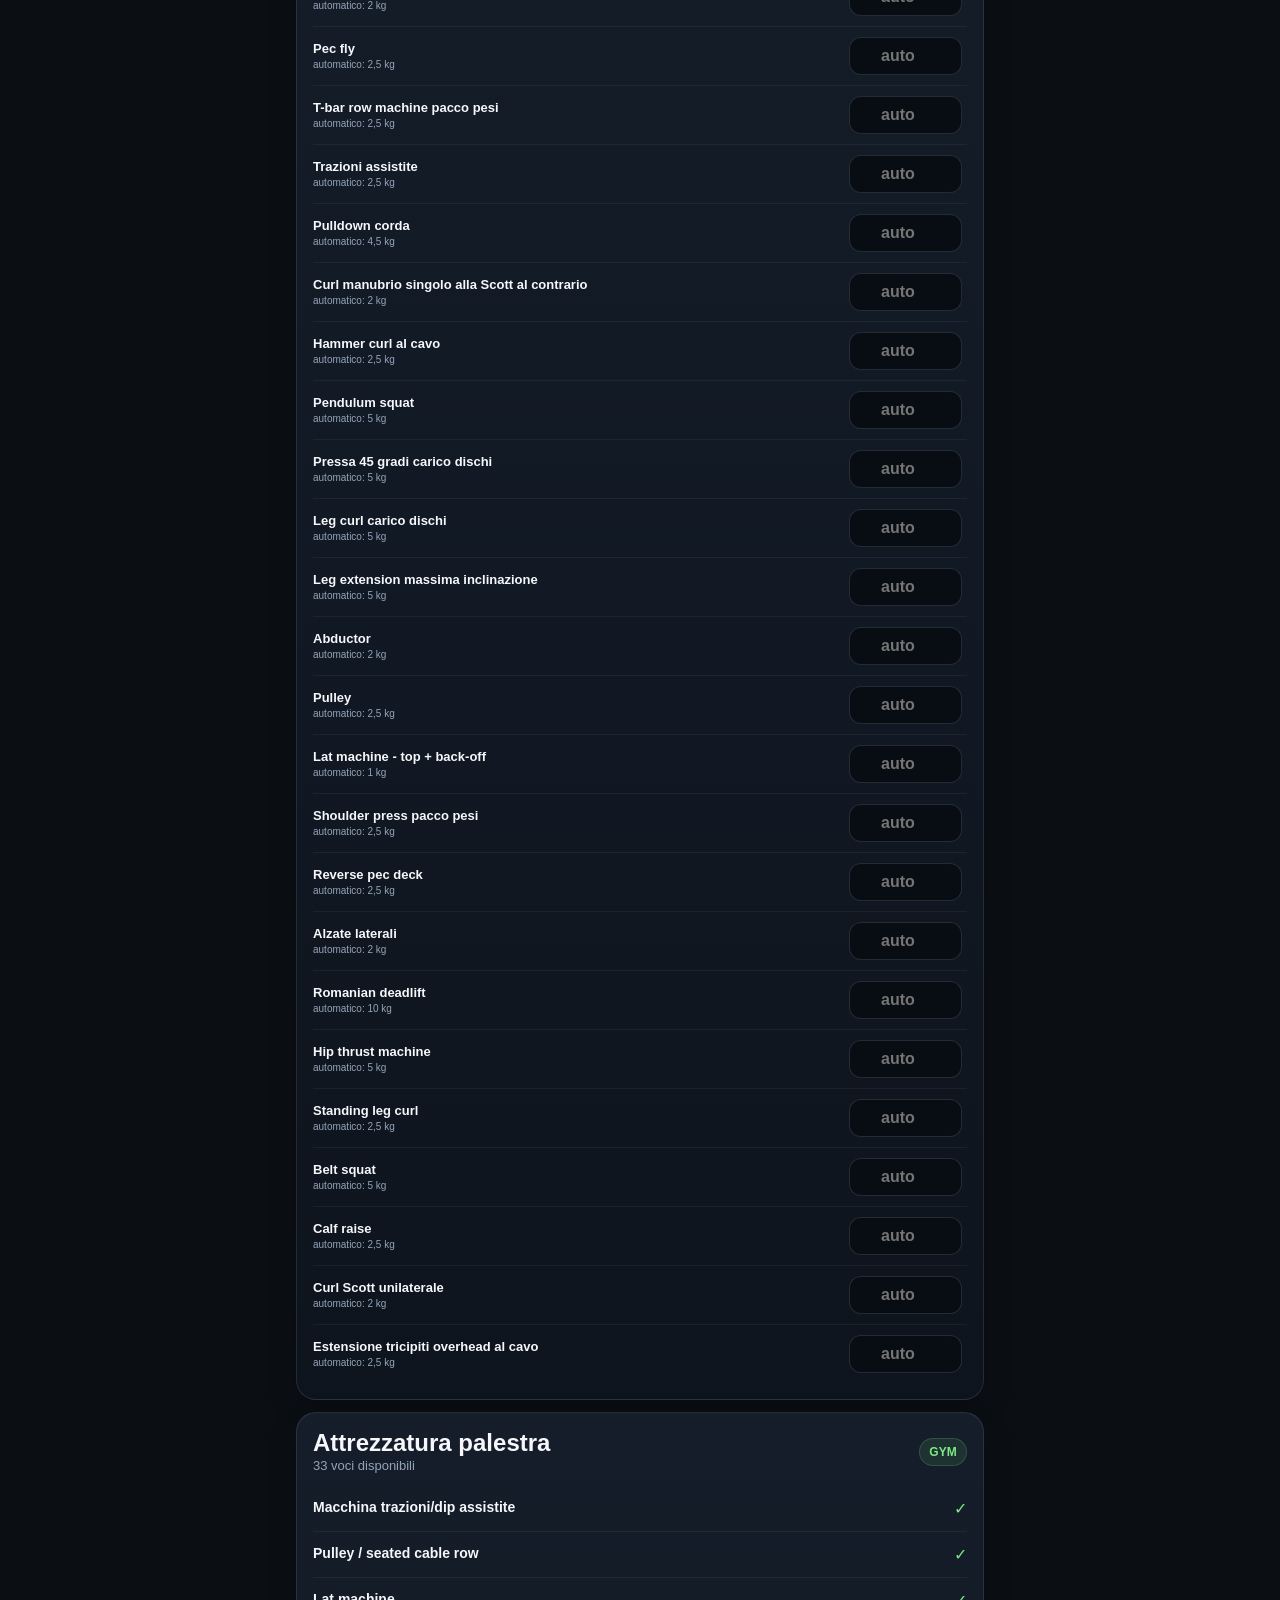
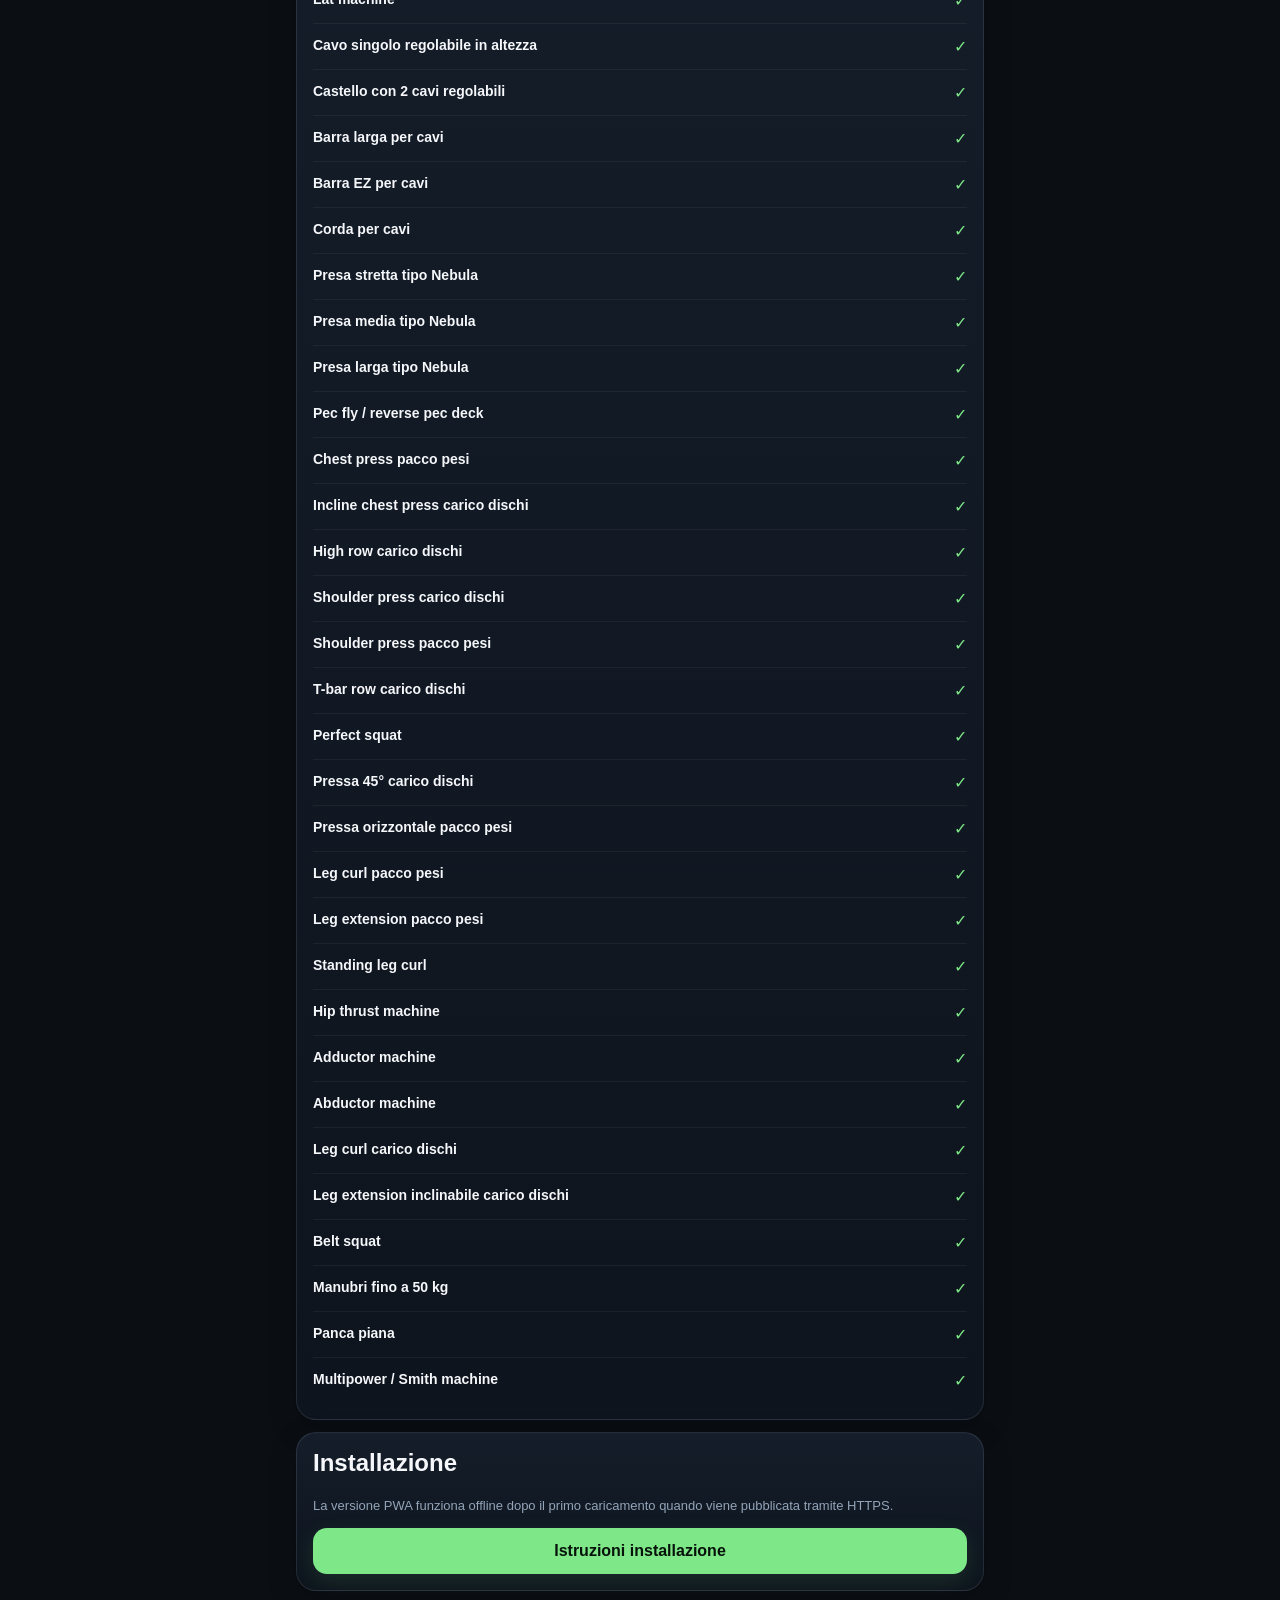
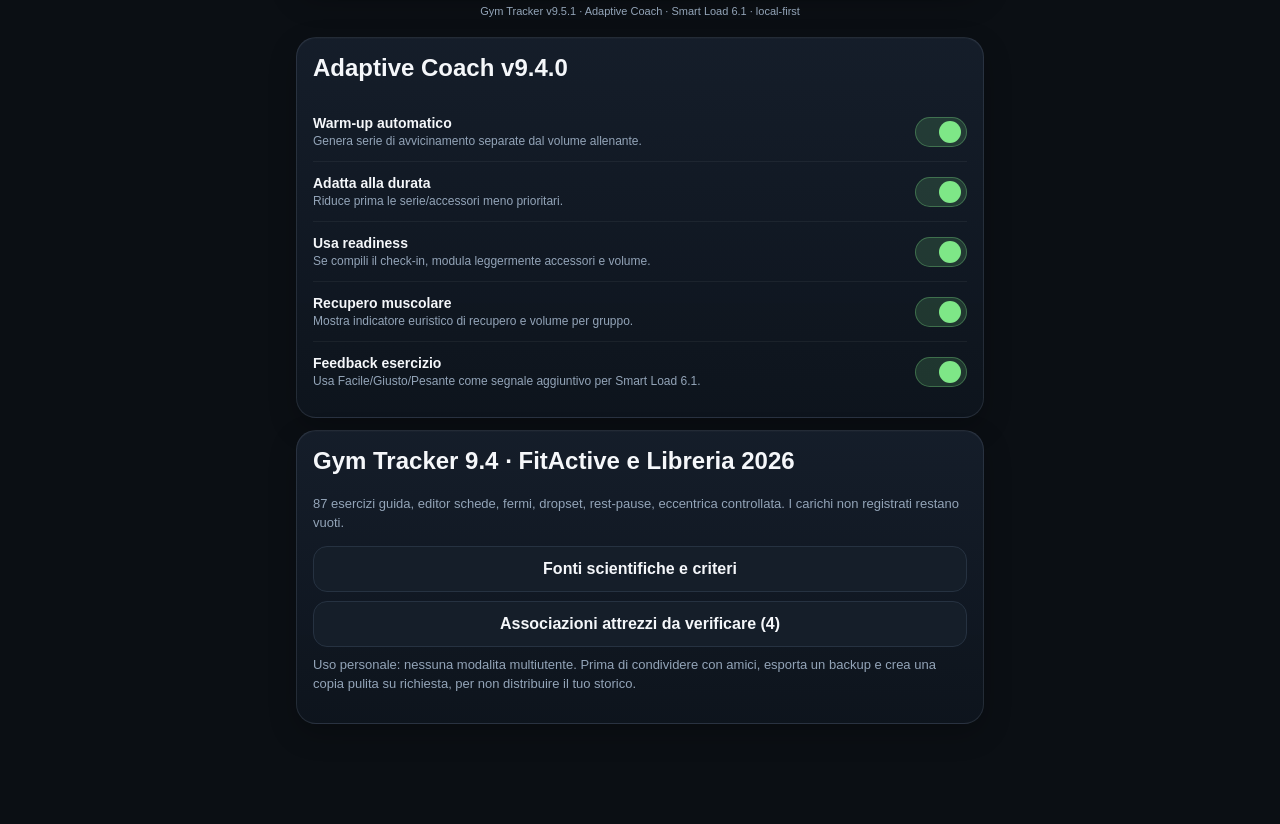
==== commit bc81cc7d: "Add files via upload" ====
--- a/index.html
+++ b/index.html
@@ -8,11 +8,11 @@
   <meta name="apple-mobile-web-app-capable" content="yes" />
   <meta name="apple-mobile-web-app-status-bar-style" content="black-translucent" />
   <meta name="apple-mobile-web-app-title" content="Gym Tracker" />
-  <title>Gym Tracker v9.4.0 - Adaptive Coach + Smart Load 6.1</title>
-  <link rel="manifest" href="manifest.webmanifest?v=940" />
+  <title>Gym Tracker v9.5.1 - Adaptive Coach + Smart Load 6.1</title>
+  <link rel="manifest" href="manifest.webmanifest?v=950" />
   <link rel="apple-touch-icon" href="icon-192.png" />
-  <link rel="stylesheet" href="styles.css?v=940" />
-  <link rel="stylesheet" href="styles_upgrade.css?v=940" />
+  <link rel="stylesheet" href="styles.css?v=950" />
+  <link rel="stylesheet" href="styles_upgrade.css?v=950" />
 </head>
 <body>
   <div id="app"></div>
@@ -20,13 +20,14 @@
   <input id="importInput" type="file" accept="application/json,.json" hidden />
   <input id="programInput" type="file" accept="application/json,.json" hidden />
   <input id="csvInput" type="file" accept="text/csv,.csv" hidden />
-  <script src="version.js?v=940"></script>
-  <script src="data.js?v=940"></script>
-  <script src="history_seed.js?v=940"></script>
-  <script src="app.js?v=940"></script>
-  <script src="v9_features.js?v=940"></script>
-  <script src="exercise_library.js?v=940"></script>
-  <script src="v10_upgrade.js?v=940"></script>
-  <script src="fitactive_v94.js?v=940"></script>
+  <script src="version.js?v=950"></script>
+  <script src="data.js?v=950"></script>
+  <script src="history_seed.js?v=950"></script>
+  <script src="app.js?v=950"></script>
+  <script src="v9_features.js?v=950"></script>
+  <script src="exercise_library.js?v=950"></script>
+  <script src="v10_upgrade.js?v=950"></script>
+  <script src="fitactive_v94.js?v=950"></script>
+  <script src="watch_bridge.js?v=950"></script>
 </body>
 </html>
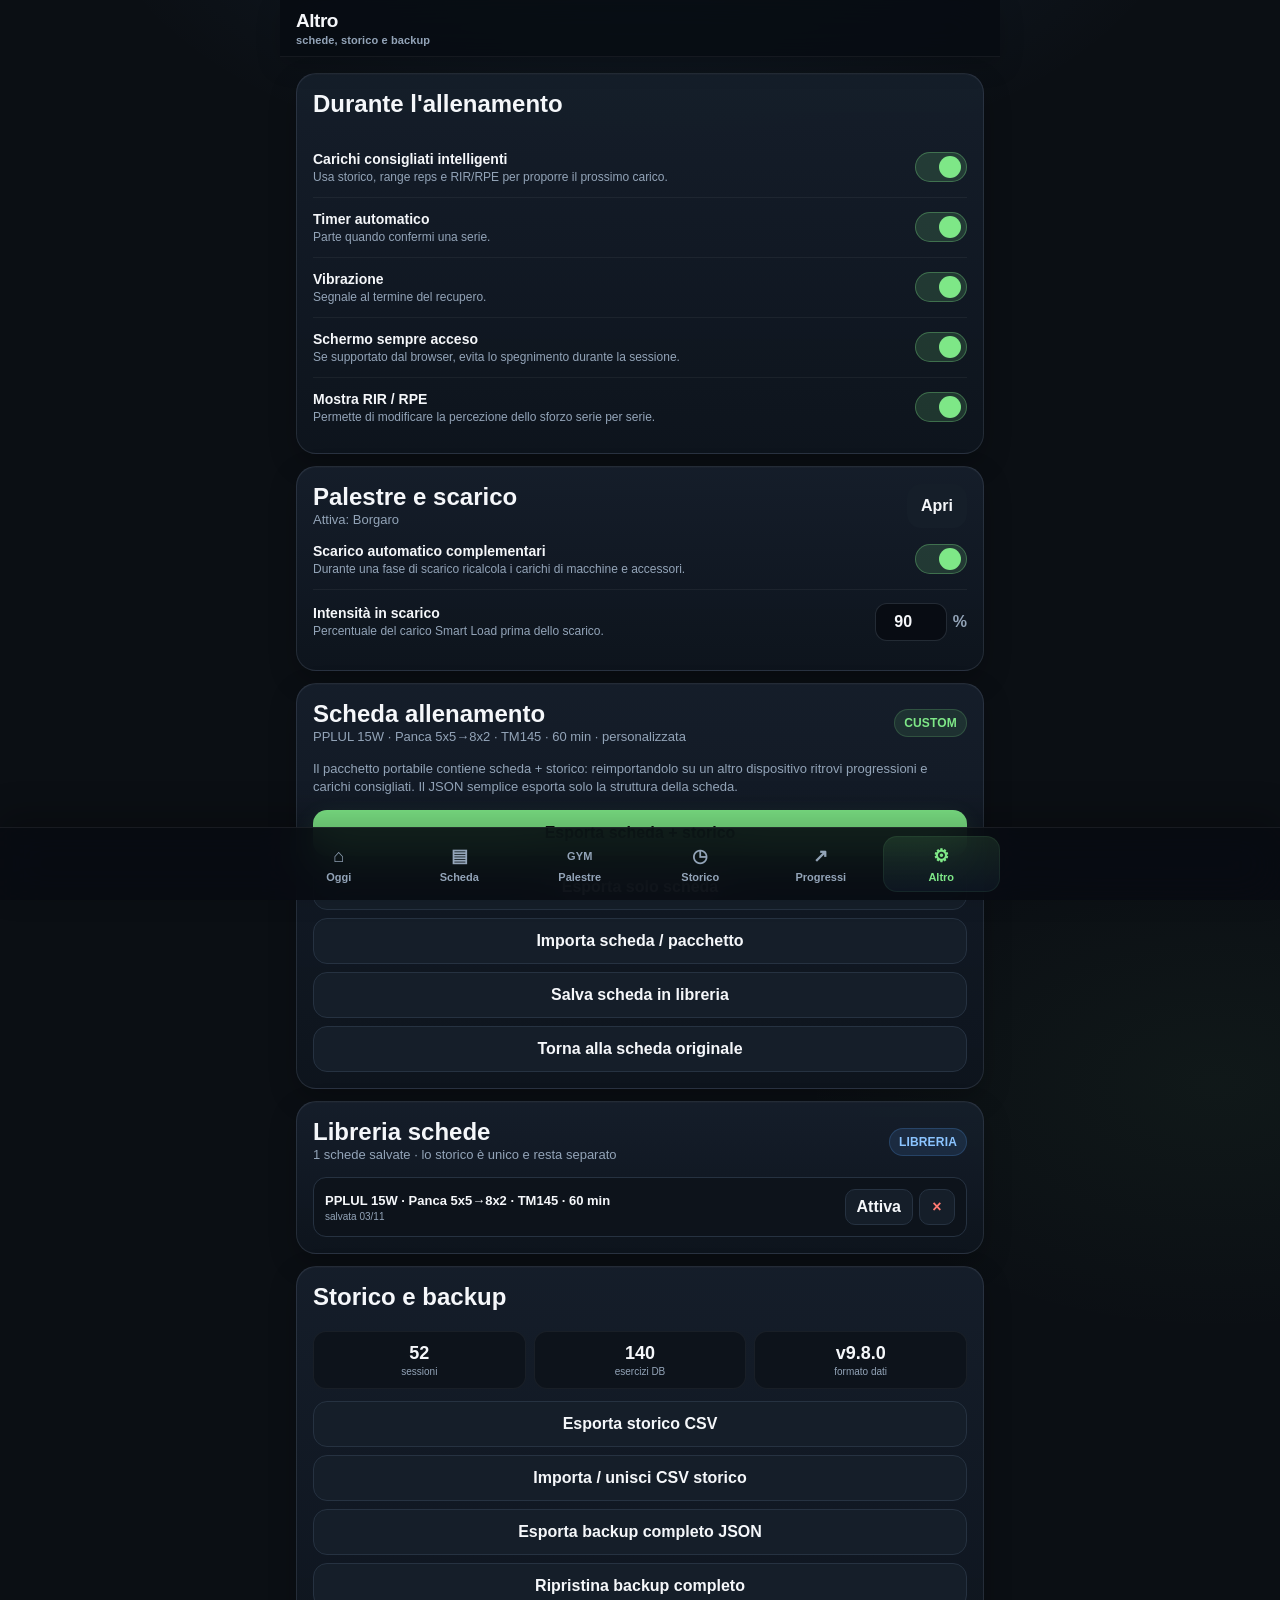
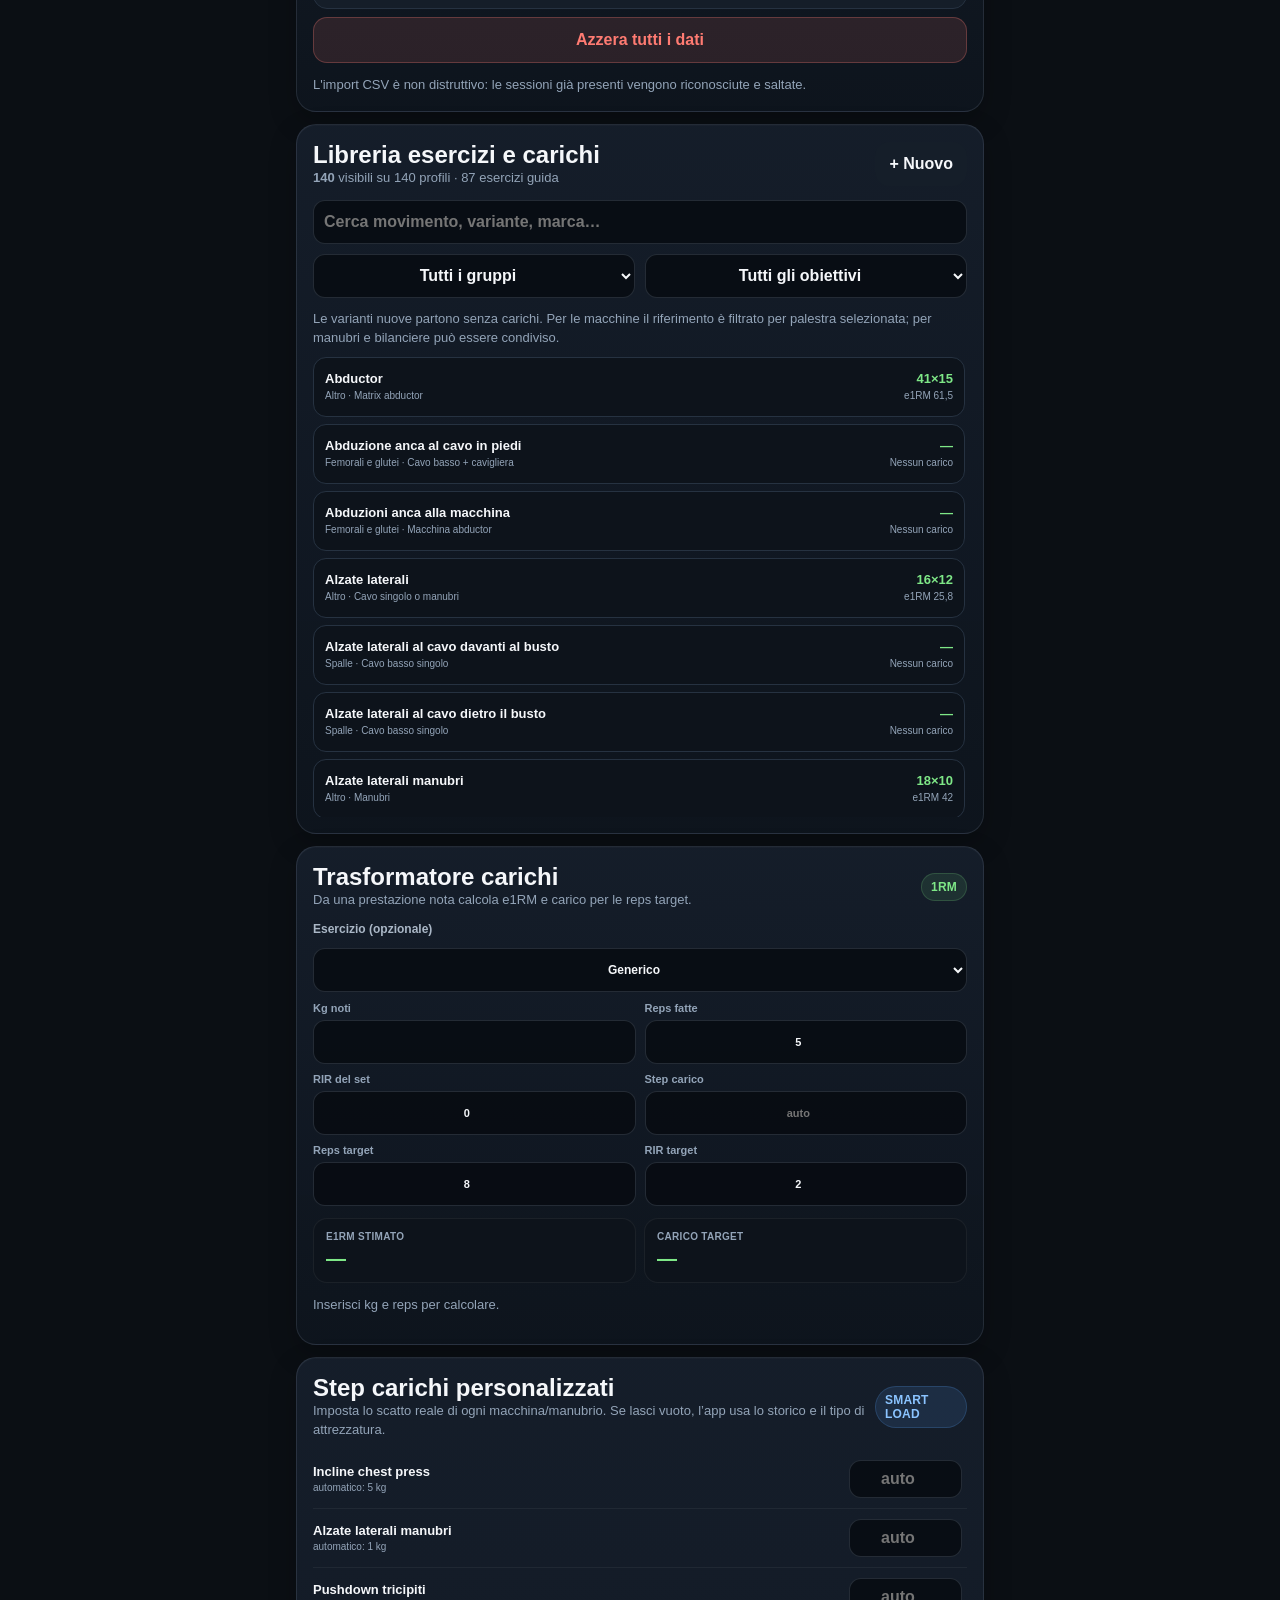
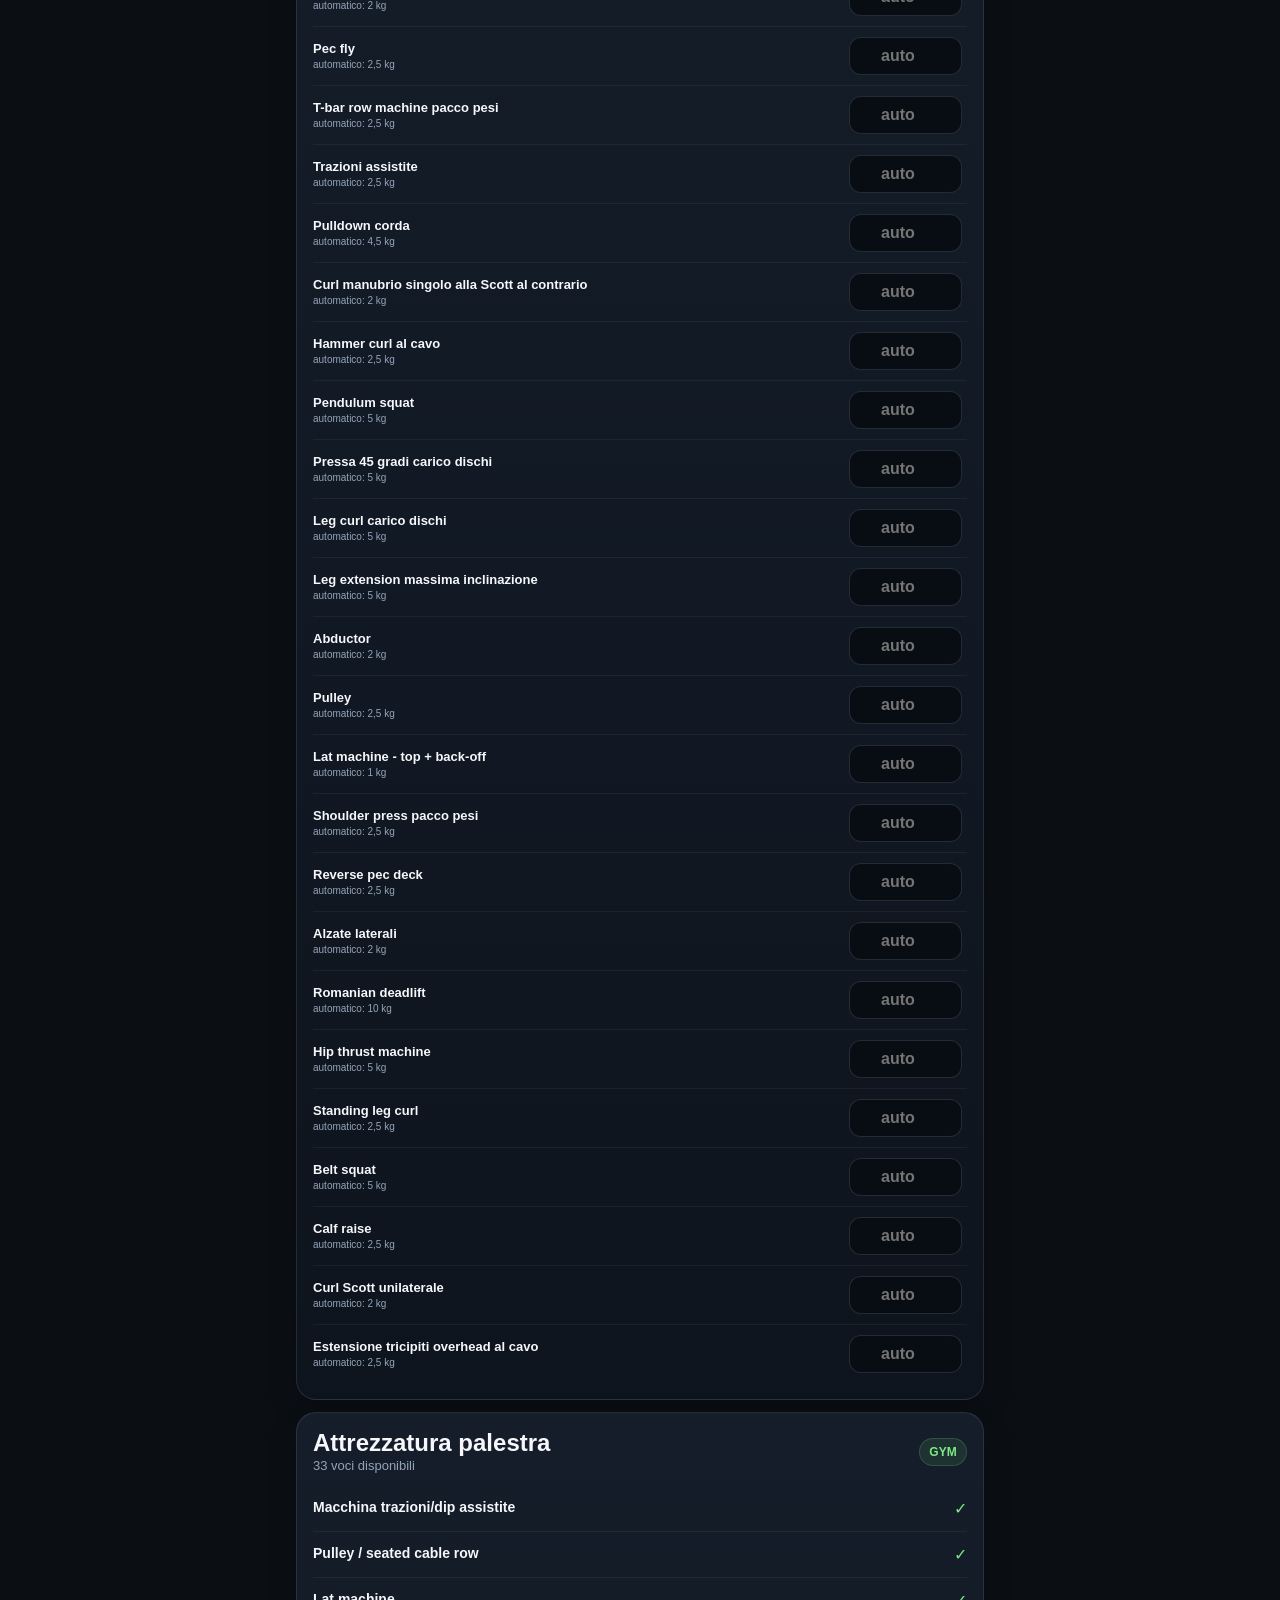
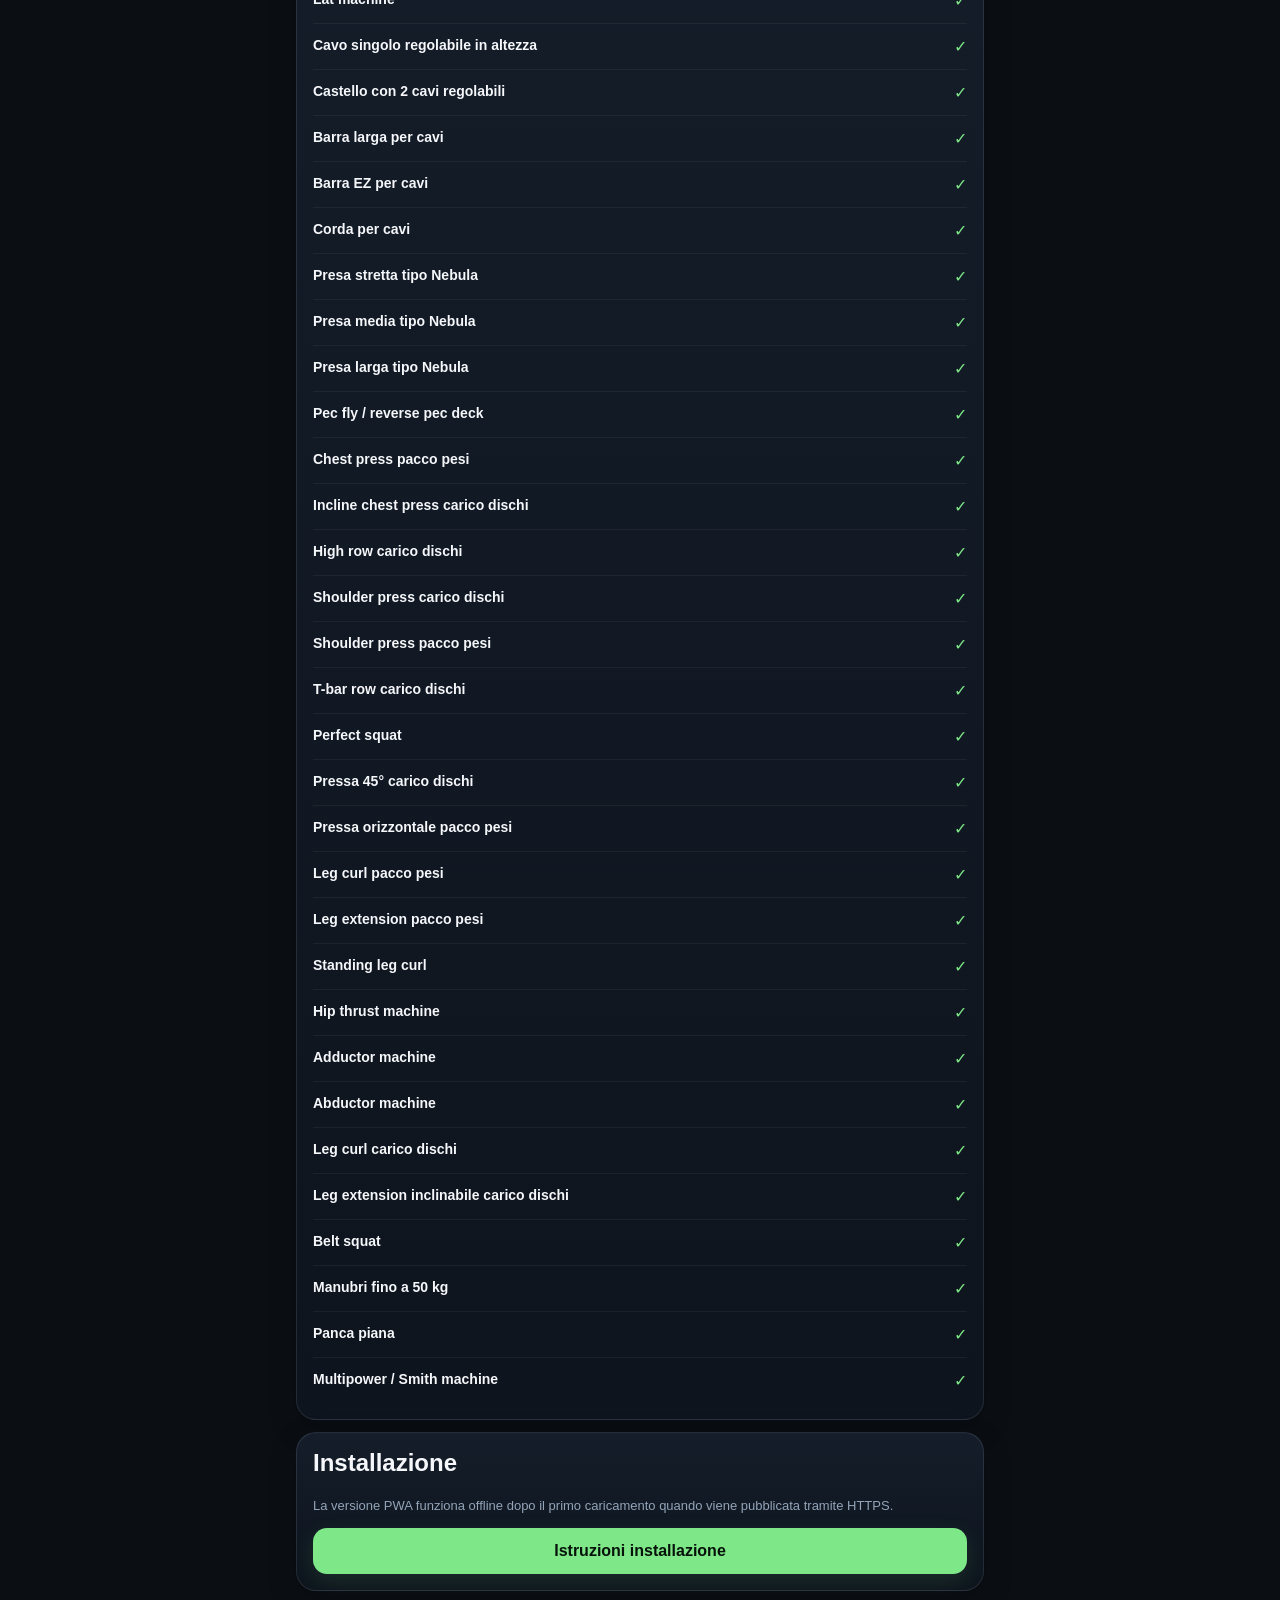
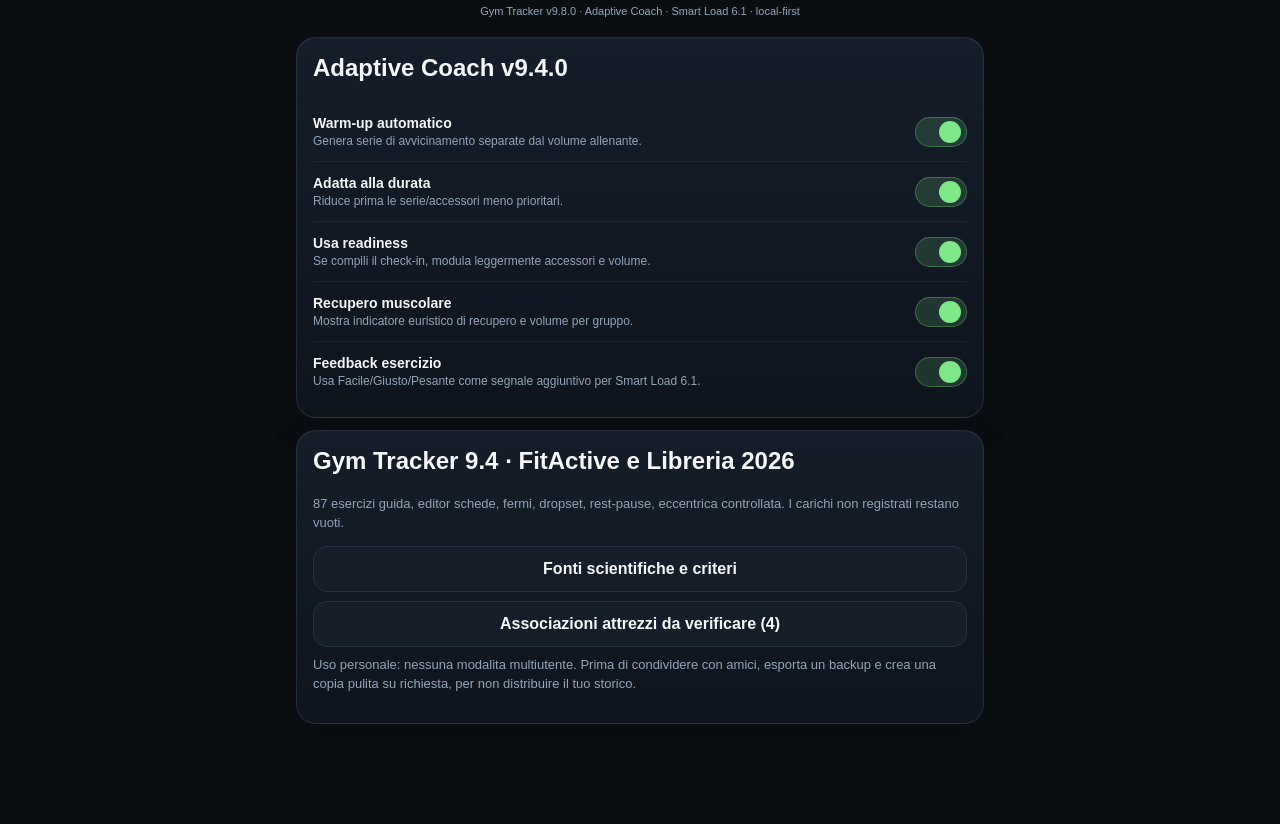
==== commit d06ee869: "Add files via upload" ====
--- a/index.html
+++ b/index.html
@@ -8,11 +8,11 @@
   <meta name="apple-mobile-web-app-capable" content="yes" />
   <meta name="apple-mobile-web-app-status-bar-style" content="black-translucent" />
   <meta name="apple-mobile-web-app-title" content="Gym Tracker" />
-  <title>Gym Tracker v9.5.1 - Adaptive Coach + Smart Load 6.1</title>
-  <link rel="manifest" href="manifest.webmanifest?v=950" />
+  <title>Gym Tracker v9.8.0 - Adaptive Coach + Smart Load 6.1</title>
+  <link rel="manifest" href="manifest.webmanifest?v=980" />
   <link rel="apple-touch-icon" href="icon-192.png" />
-  <link rel="stylesheet" href="styles.css?v=950" />
-  <link rel="stylesheet" href="styles_upgrade.css?v=950" />
+  <link rel="stylesheet" href="styles.css?v=980" />
+  <link rel="stylesheet" href="styles_upgrade.css?v=980" />
 </head>
 <body>
   <div id="app"></div>
@@ -20,14 +20,15 @@
   <input id="importInput" type="file" accept="application/json,.json" hidden />
   <input id="programInput" type="file" accept="application/json,.json" hidden />
   <input id="csvInput" type="file" accept="text/csv,.csv" hidden />
-  <script src="version.js?v=950"></script>
-  <script src="data.js?v=950"></script>
-  <script src="history_seed.js?v=950"></script>
-  <script src="app.js?v=950"></script>
-  <script src="v9_features.js?v=950"></script>
-  <script src="exercise_library.js?v=950"></script>
-  <script src="v10_upgrade.js?v=950"></script>
-  <script src="fitactive_v94.js?v=950"></script>
-  <script src="watch_bridge.js?v=950"></script>
+  <script src="version.js?v=980"></script>
+  <script src="data.js?v=980"></script>
+  <script src="history_seed.js?v=980"></script>
+  <script src="app.js?v=980"></script>
+  <script src="v9_features.js?v=980"></script>
+  <script src="exercise_library.js?v=980"></script>
+  <script src="v10_upgrade.js?v=980"></script>
+  <script src="fitactive_v94.js?v=980"></script>
+  <script src="watch_bridge.js?v=980"></script>
+  <script src="health_v98.js?v=980"></script>
 </body>
 </html>
--- a/styles_upgrade.css
+++ b/styles_upgrade.css
@@ -67,3 +67,6 @@
 .v94-bench-card{border-left:3px solid #33c8a0}
 .v94-bench-card h2{margin:0 0 6px}.v94-bench-card .chip-btn{flex-shrink:0}
 @media(max-width:375px){.v94-overview-row{flex-wrap:wrap}.v94-bench-fields{gap:6px}}
+
+/* Health Coach v9.8 */
+.health-grid{display:grid;grid-template-columns:repeat(2,minmax(0,1fr));gap:8px;margin:12px 0}.health-metric{background:#141e29;border:1px solid #2a3946;padding:10px;border-radius:10px;min-width:0;display:flex;flex-direction:column;gap:5px;overflow-wrap:anywhere}.health-metric span,.health-metric small{color:#9fb0bf;font-size:11px;line-height:1.35}.health-metric b{font-size:19px;color:#f4f7fa}.health-card svg{display:block;margin:4px auto;color:#9fb0bf}
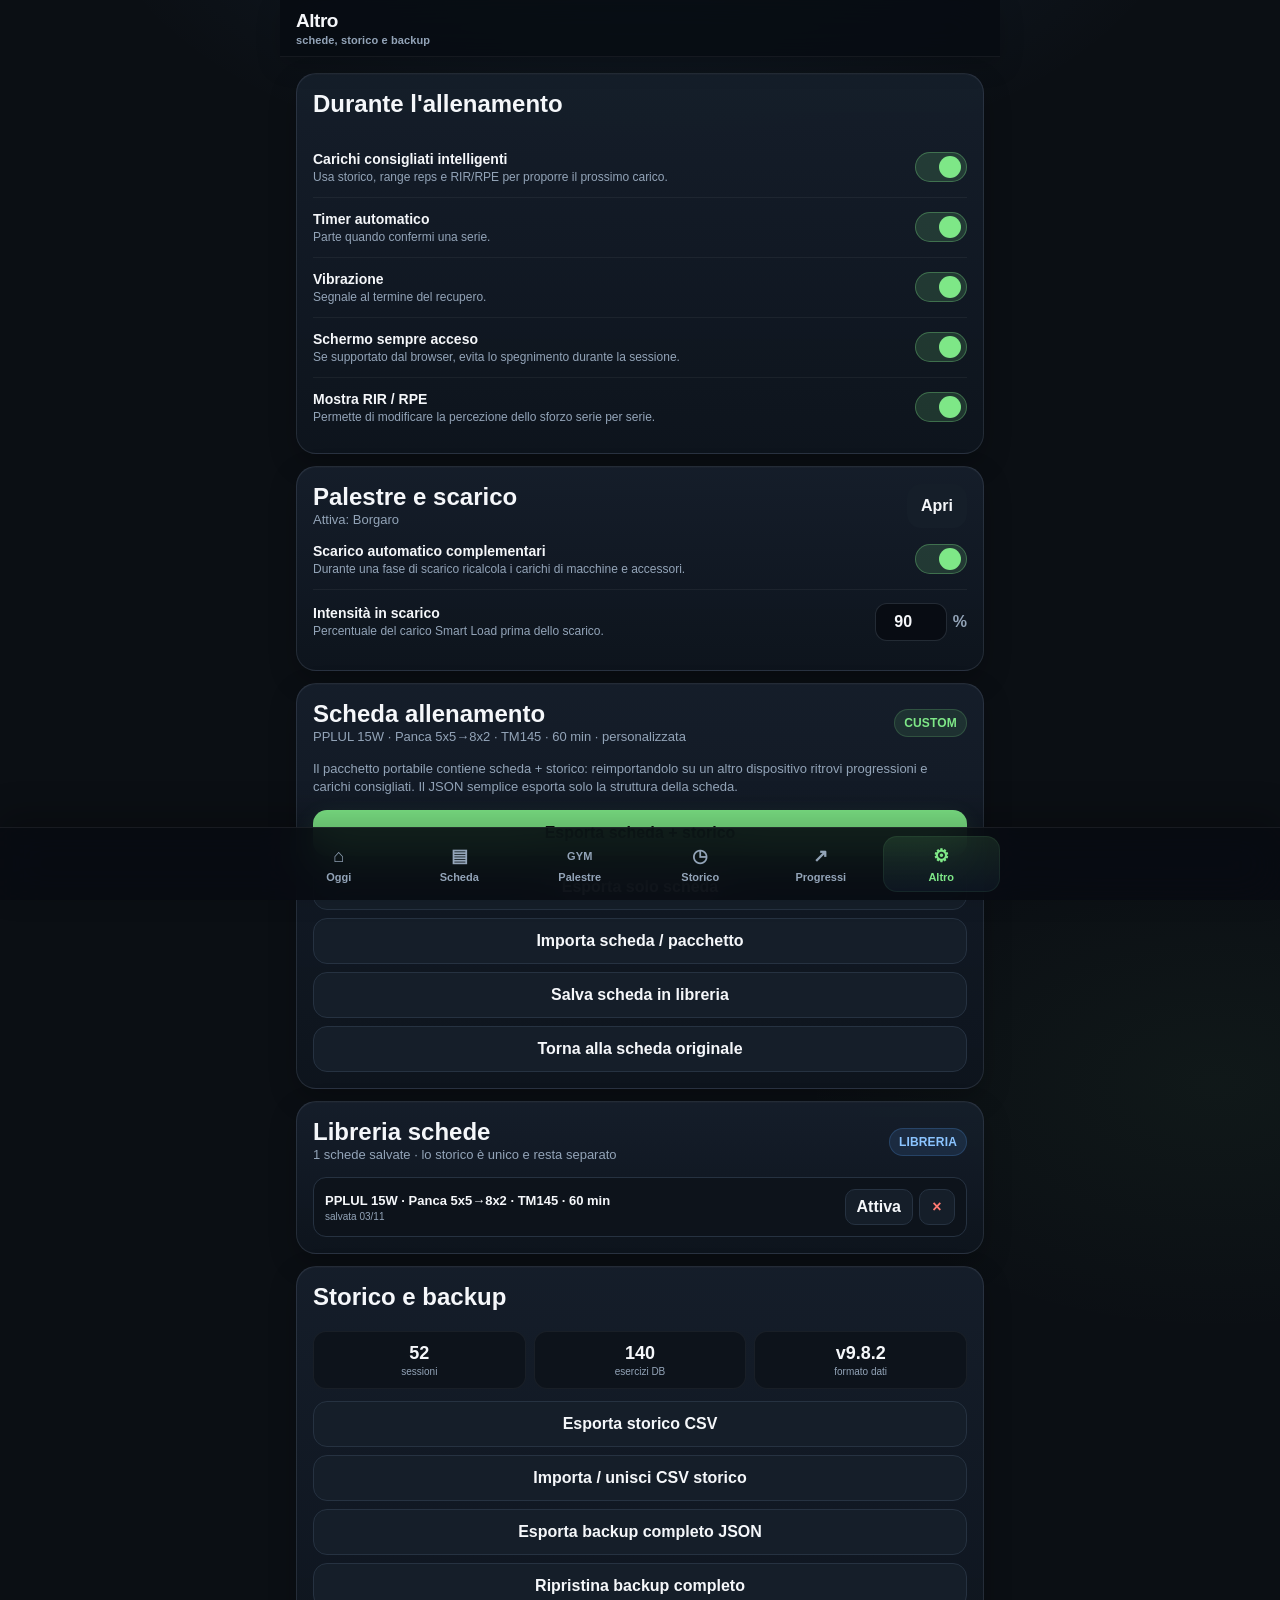
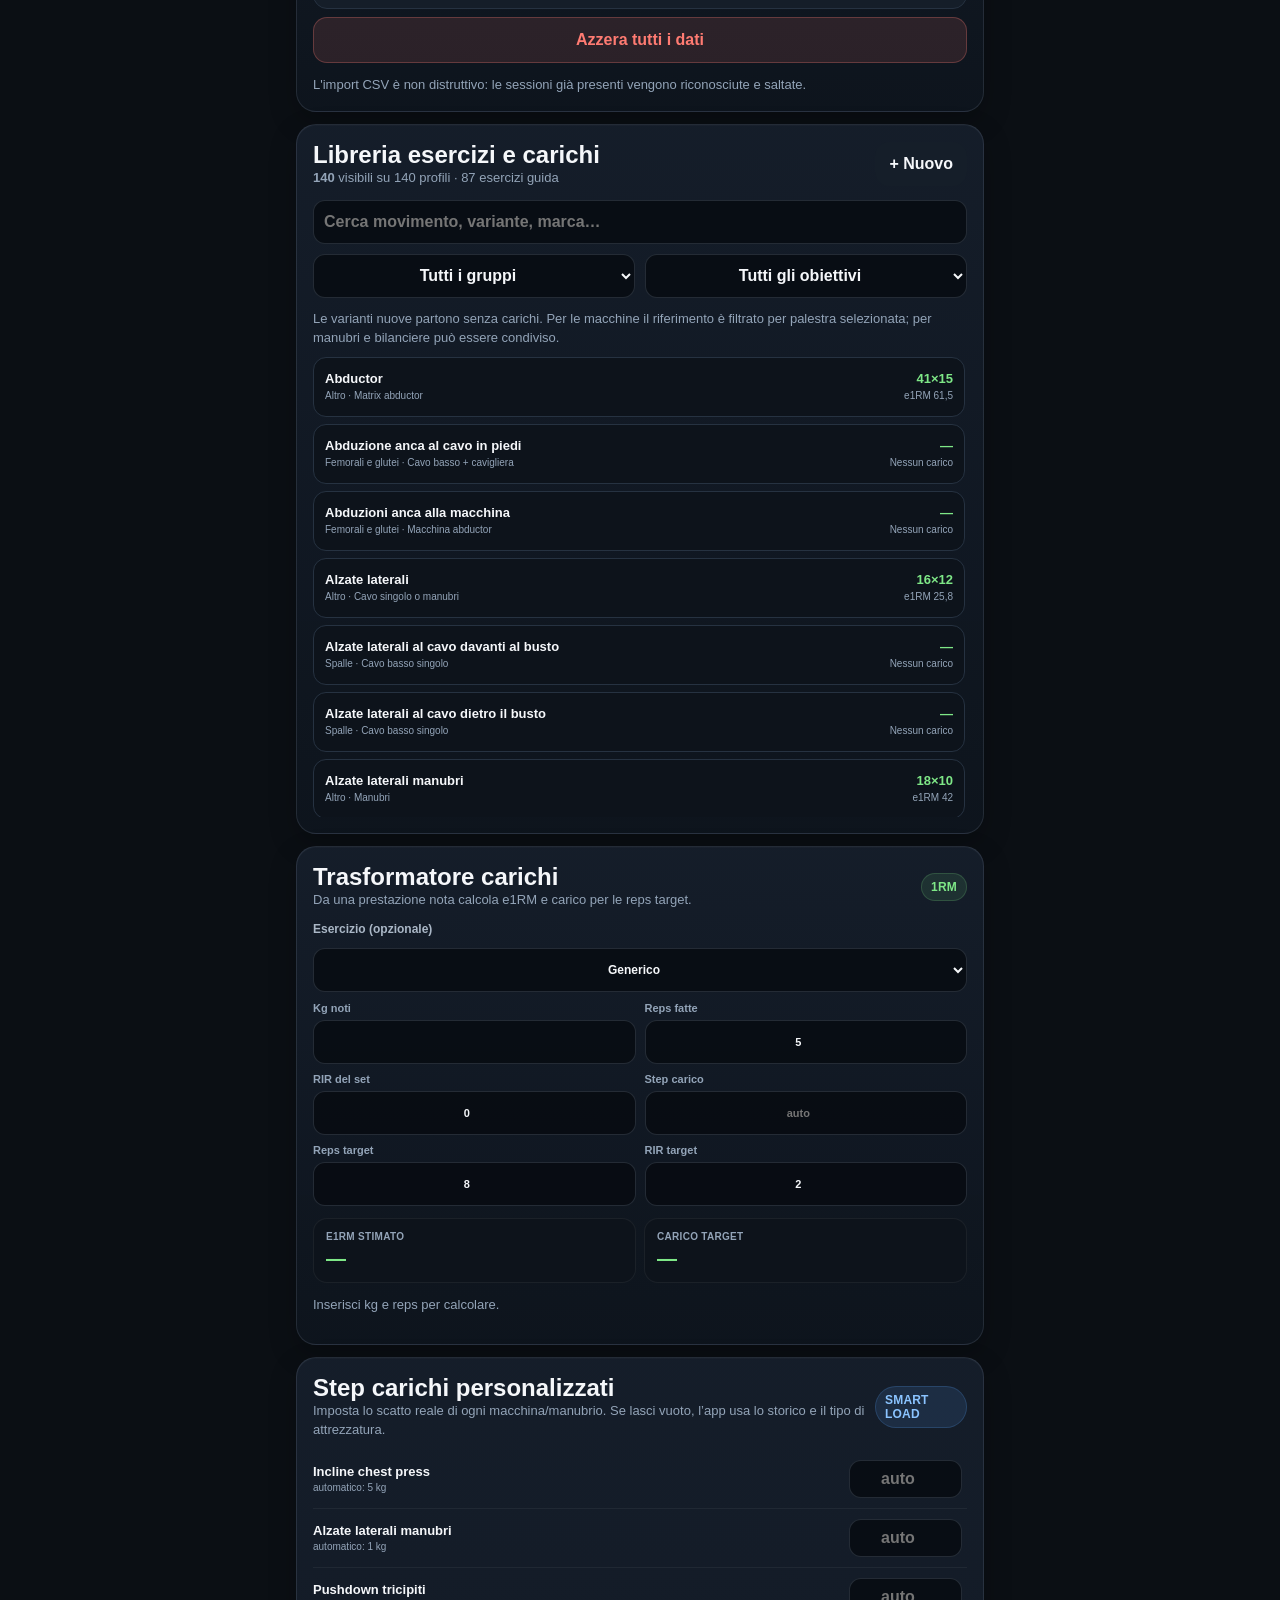
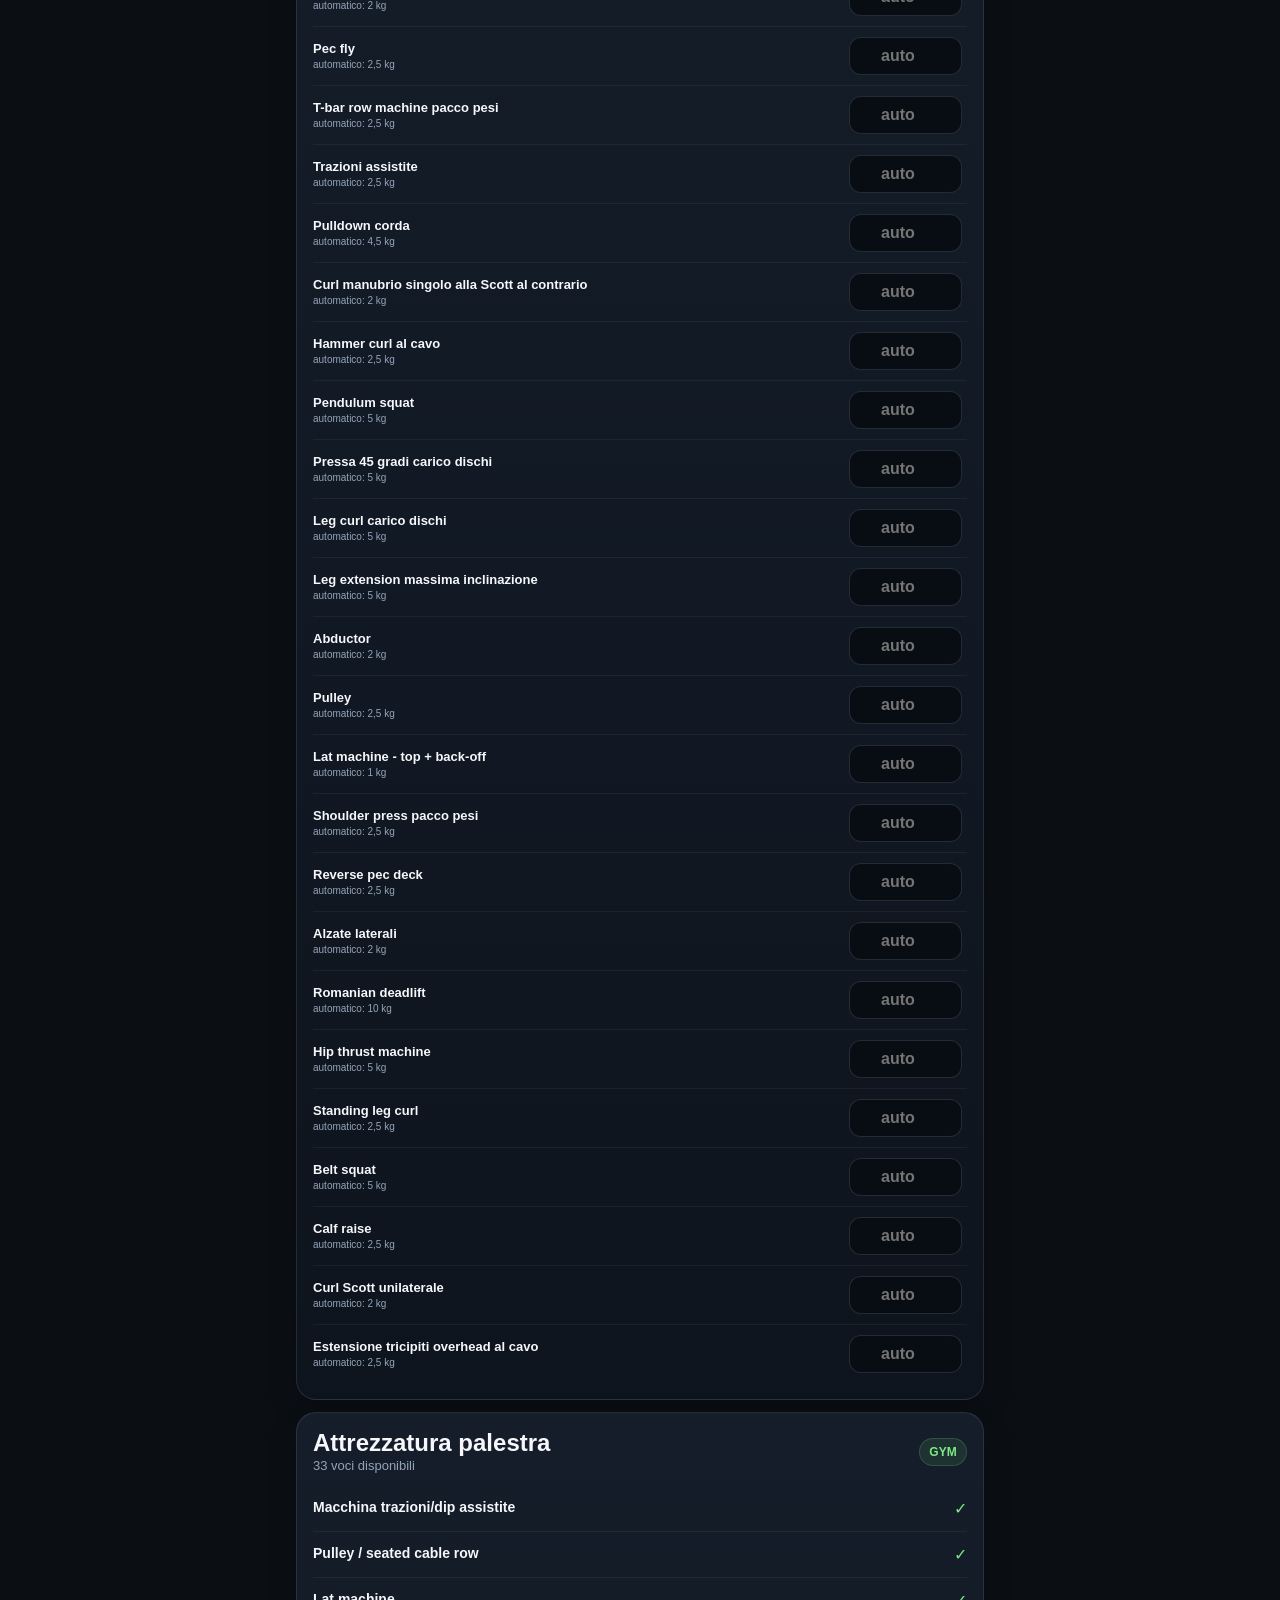
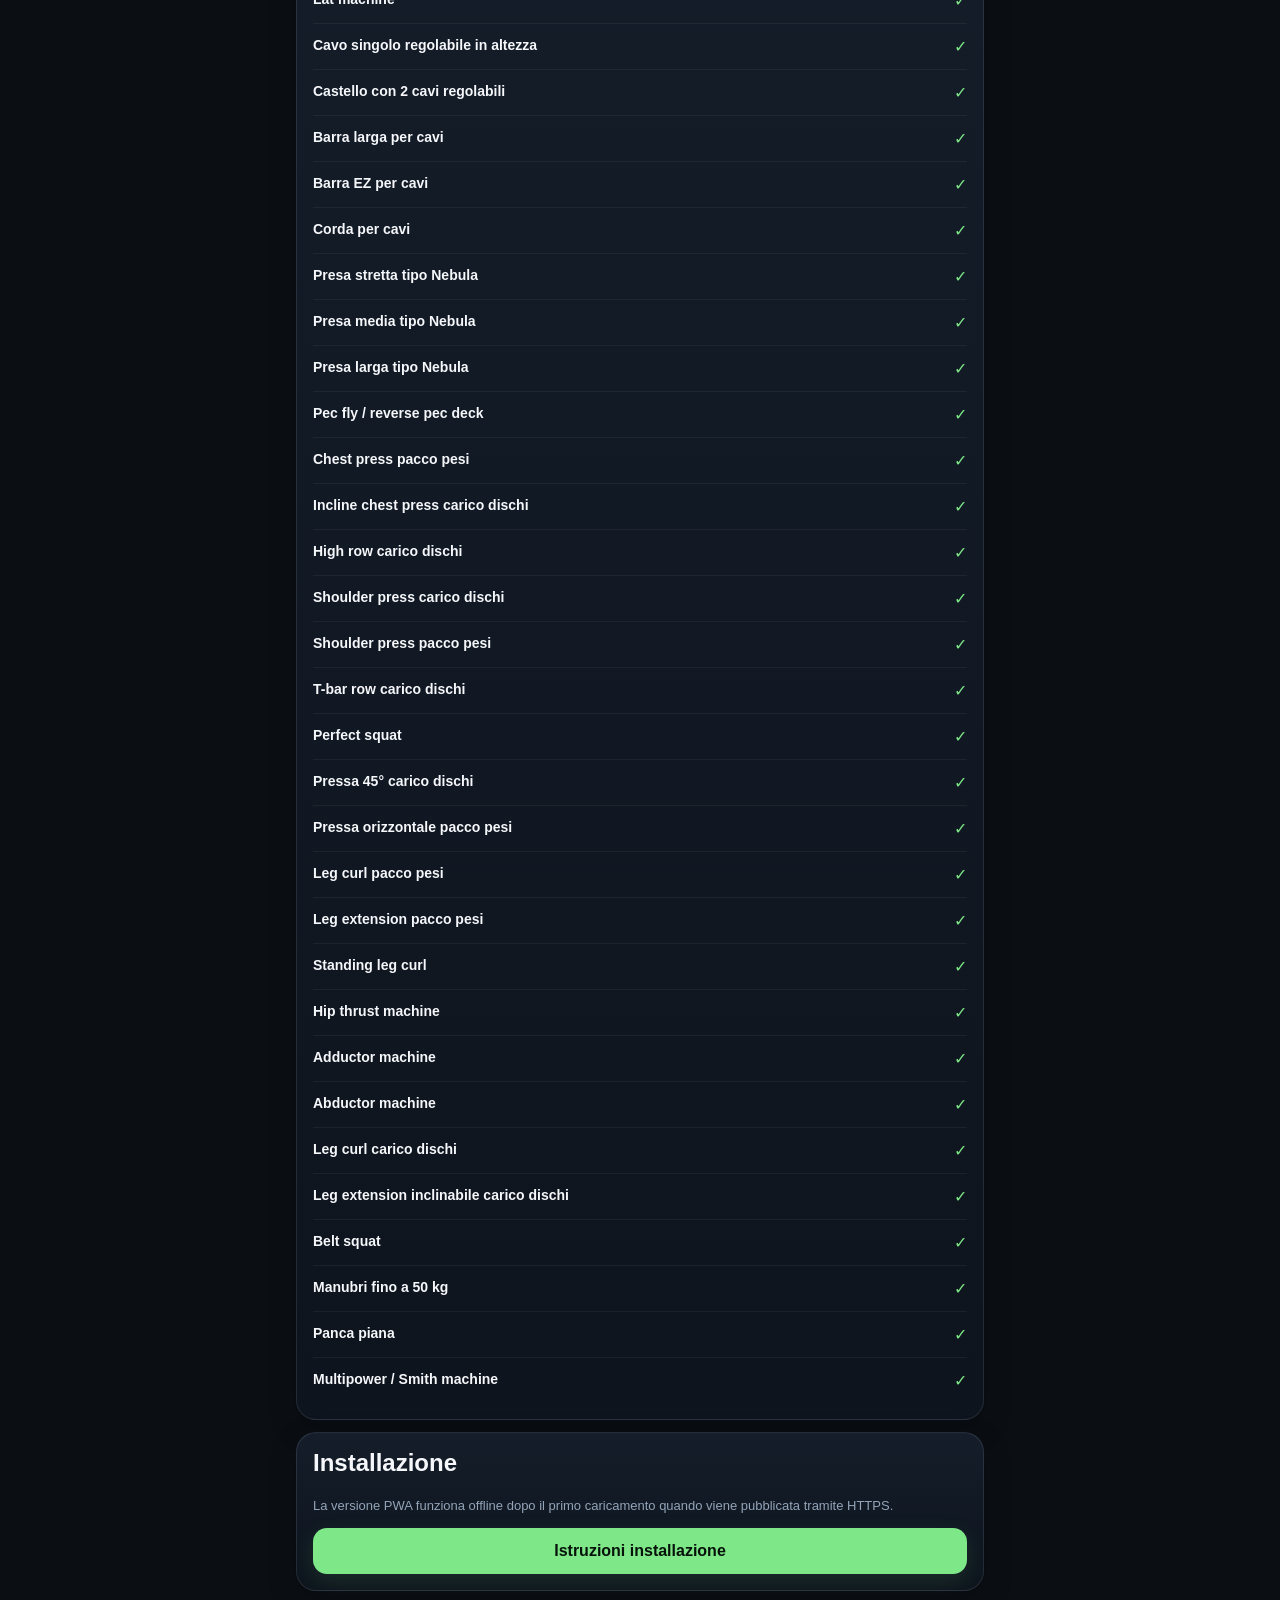
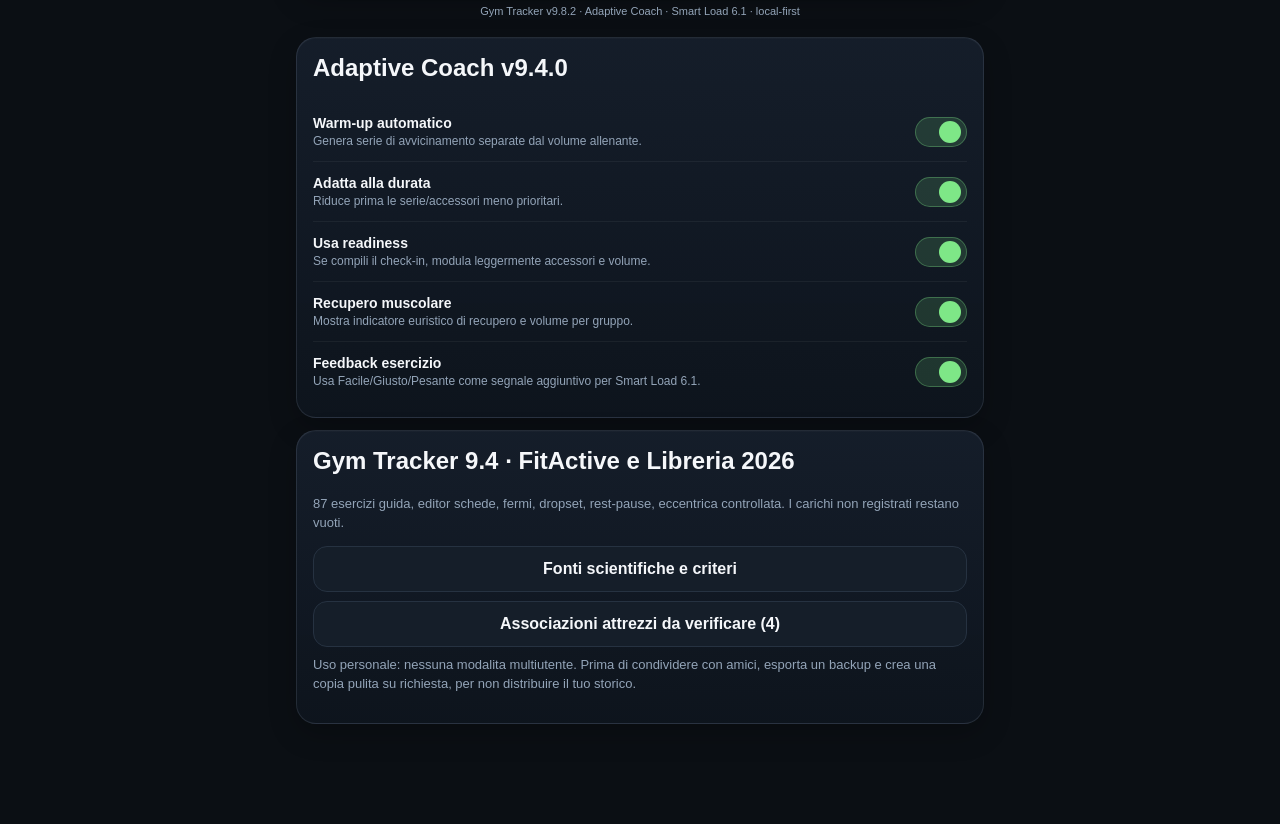
==== commit f103db54: "Add files via upload" ====
--- a/index.html
+++ b/index.html
@@ -8,11 +8,11 @@
   <meta name="apple-mobile-web-app-capable" content="yes" />
   <meta name="apple-mobile-web-app-status-bar-style" content="black-translucent" />
   <meta name="apple-mobile-web-app-title" content="Gym Tracker" />
-  <title>Gym Tracker v9.8.0 - Adaptive Coach + Smart Load 6.1</title>
-  <link rel="manifest" href="manifest.webmanifest?v=980" />
+  <title>Gym Tracker v9.8.2 - Adaptive Coach + Smart Load 6.1</title>
+  <link rel="manifest" href="manifest.webmanifest?v=982" />
   <link rel="apple-touch-icon" href="icon-192.png" />
-  <link rel="stylesheet" href="styles.css?v=980" />
-  <link rel="stylesheet" href="styles_upgrade.css?v=980" />
+  <link rel="stylesheet" href="styles.css?v=982" />
+  <link rel="stylesheet" href="styles_upgrade.css?v=982" />
 </head>
 <body>
   <div id="app"></div>
@@ -20,15 +20,15 @@
   <input id="importInput" type="file" accept="application/json,.json" hidden />
   <input id="programInput" type="file" accept="application/json,.json" hidden />
   <input id="csvInput" type="file" accept="text/csv,.csv" hidden />
-  <script src="version.js?v=980"></script>
-  <script src="data.js?v=980"></script>
-  <script src="history_seed.js?v=980"></script>
-  <script src="app.js?v=980"></script>
-  <script src="v9_features.js?v=980"></script>
-  <script src="exercise_library.js?v=980"></script>
-  <script src="v10_upgrade.js?v=980"></script>
-  <script src="fitactive_v94.js?v=980"></script>
-  <script src="watch_bridge.js?v=980"></script>
-  <script src="health_v98.js?v=980"></script>
+  <script src="version.js?v=982"></script>
+  <script src="data.js?v=982"></script>
+  <script src="history_seed.js?v=982"></script>
+  <script src="app.js?v=982"></script>
+  <script src="v9_features.js?v=982"></script>
+  <script src="exercise_library.js?v=982"></script>
+  <script src="v10_upgrade.js?v=982"></script>
+  <script src="fitactive_v94.js?v=982"></script>
+  <script src="watch_bridge.js?v=982"></script>
+  <script src="health_v98.js?v=982"></script>
 </body>
 </html>
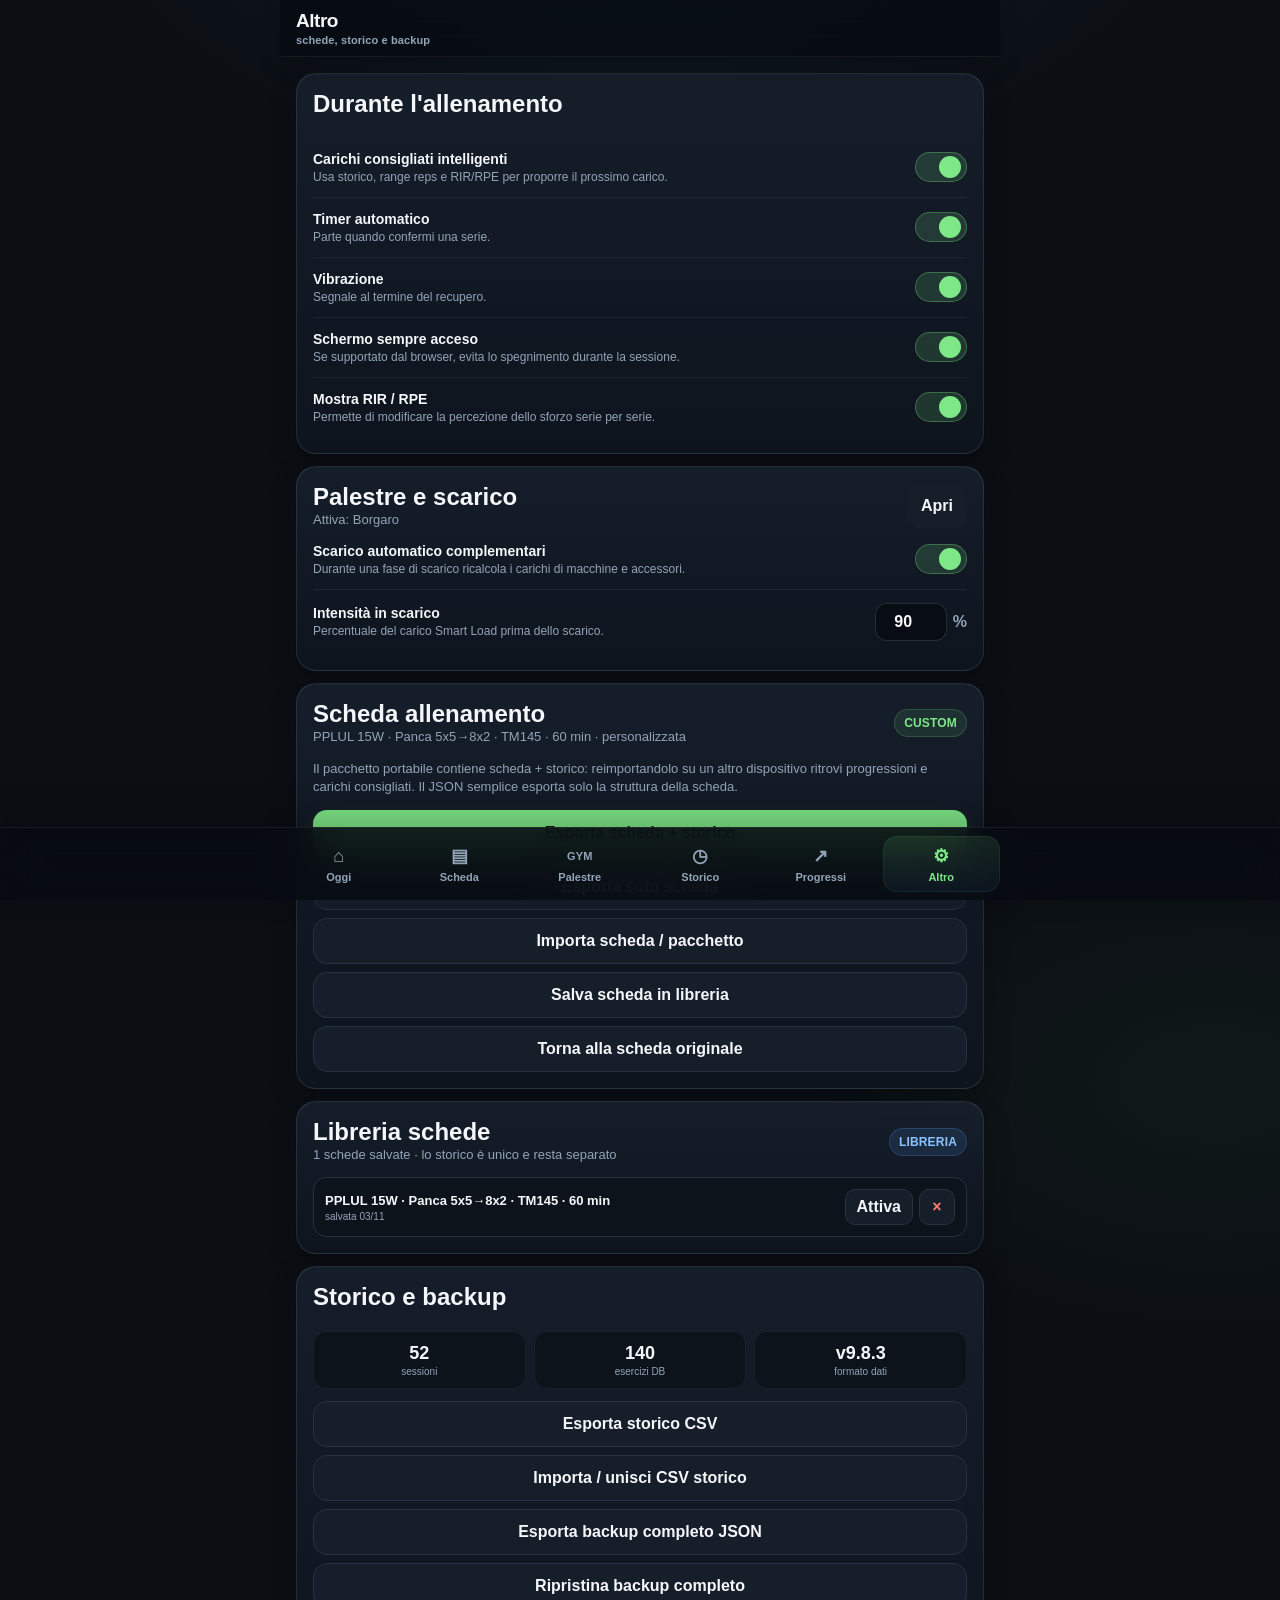
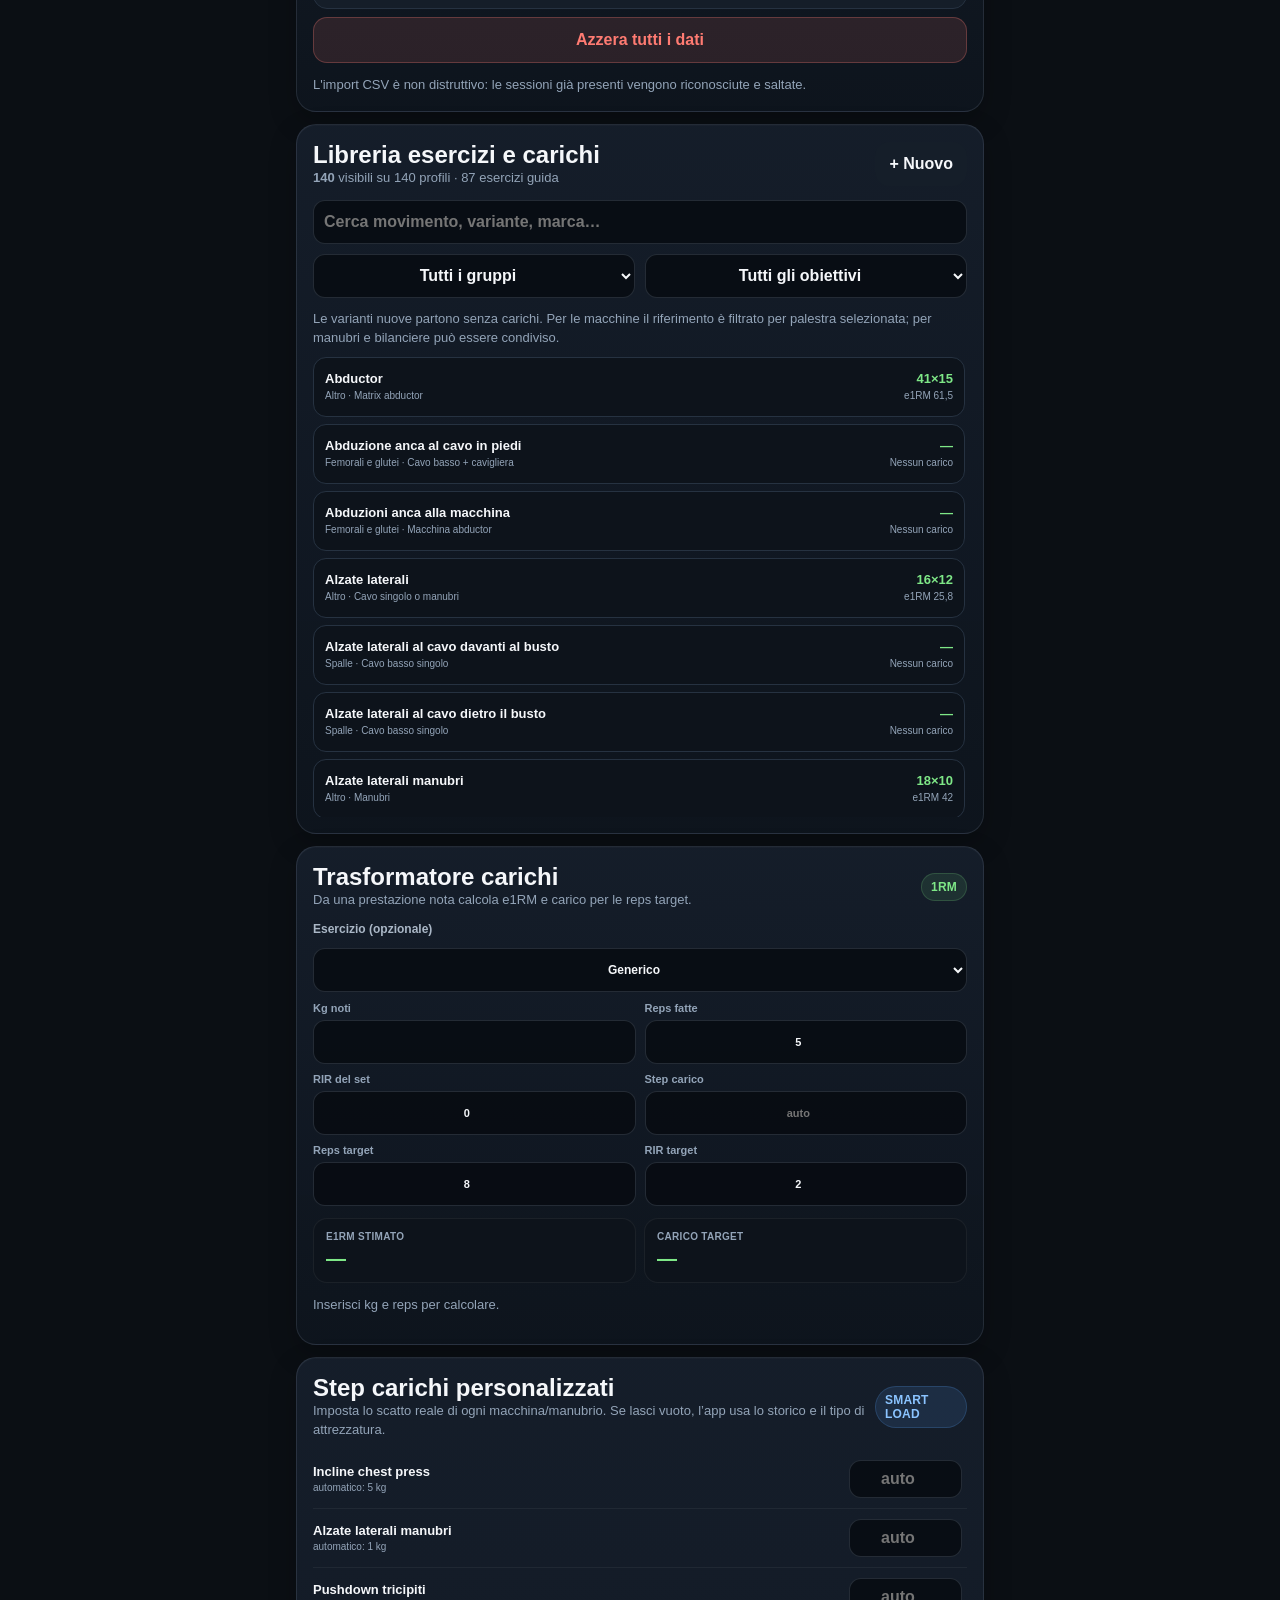
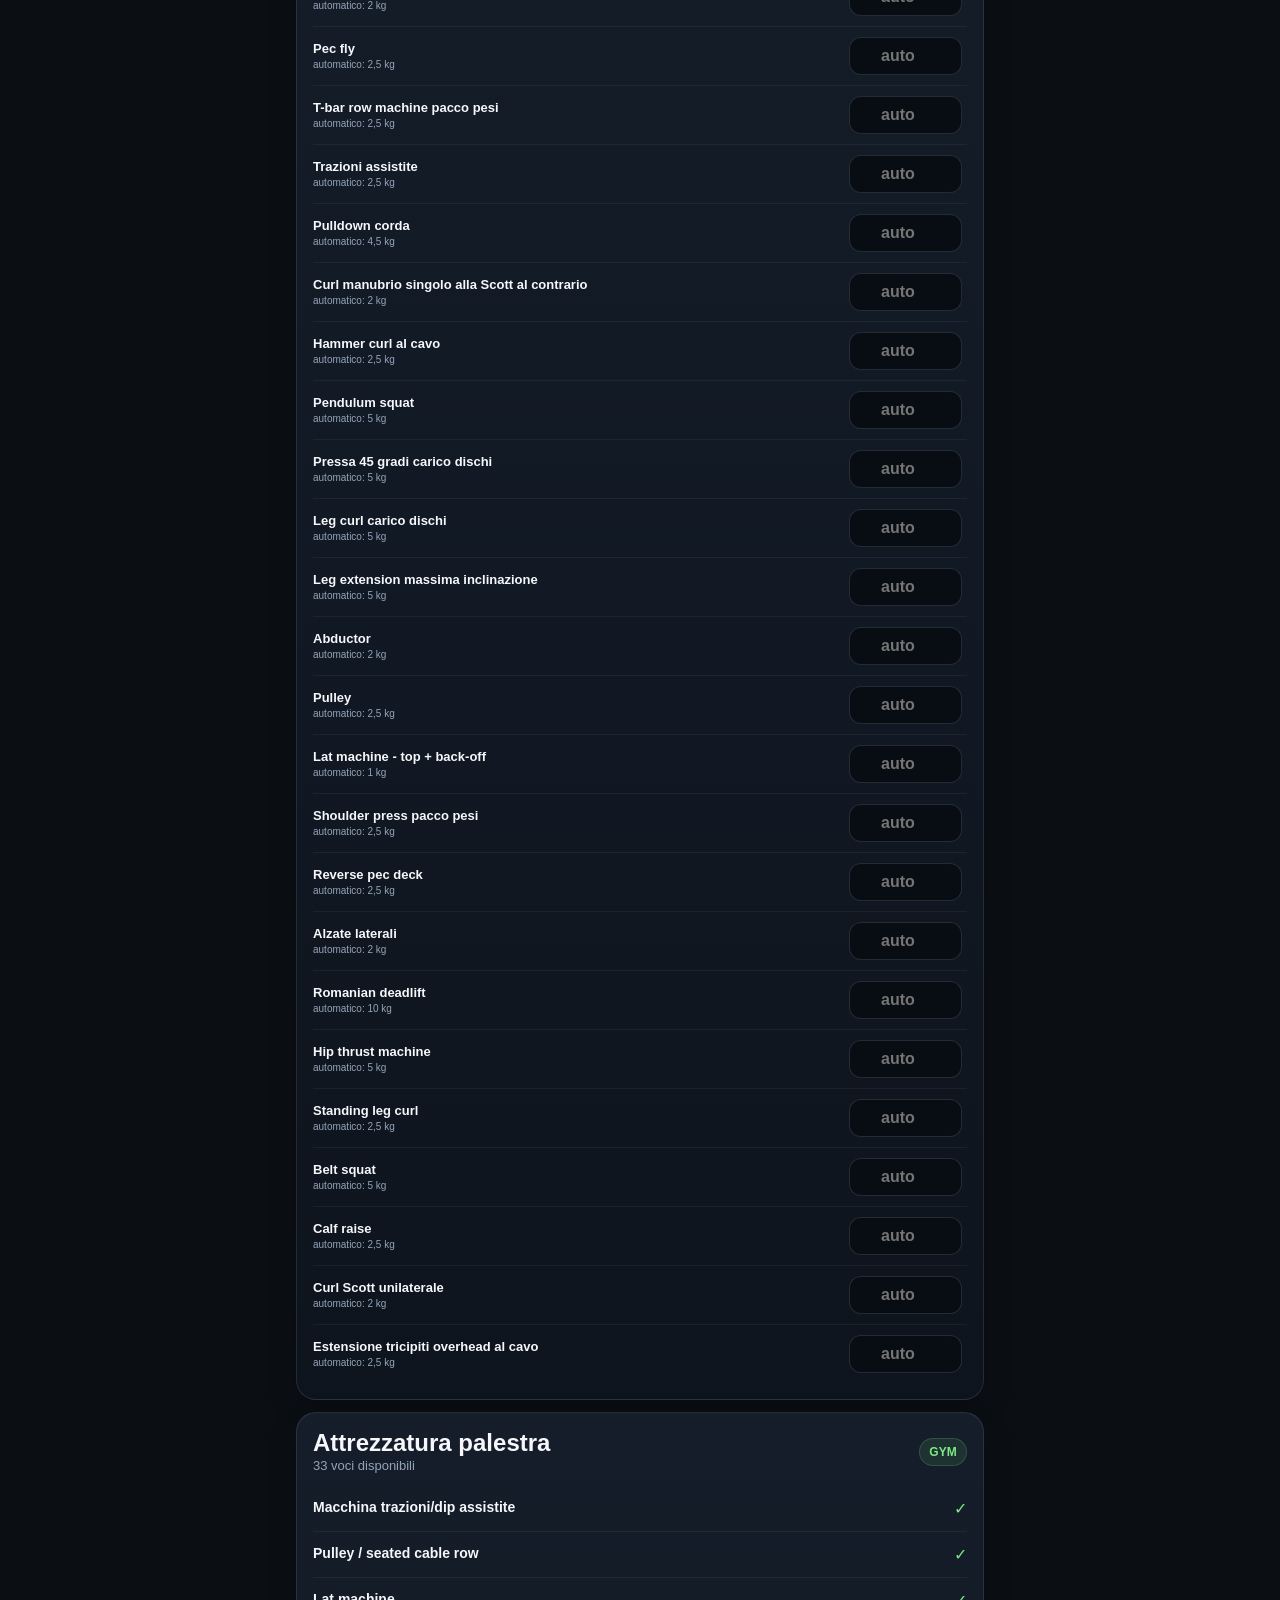
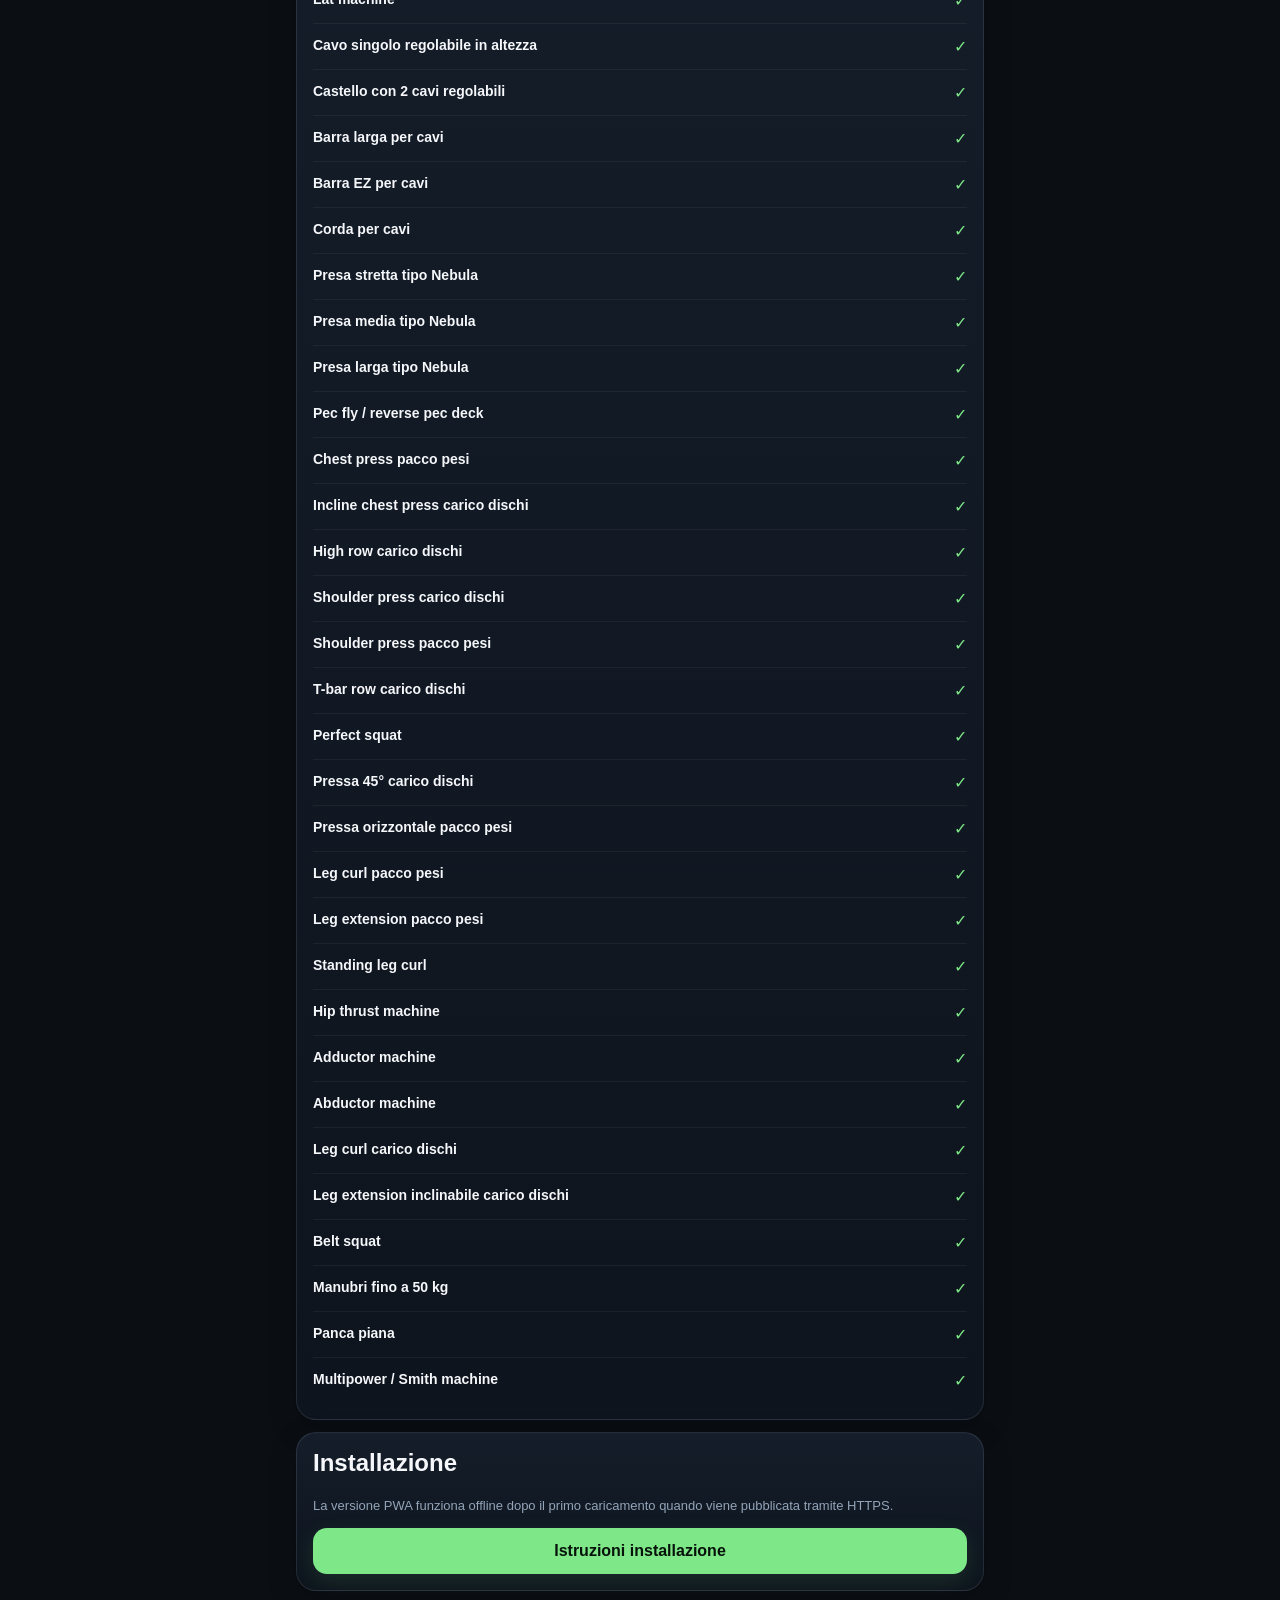
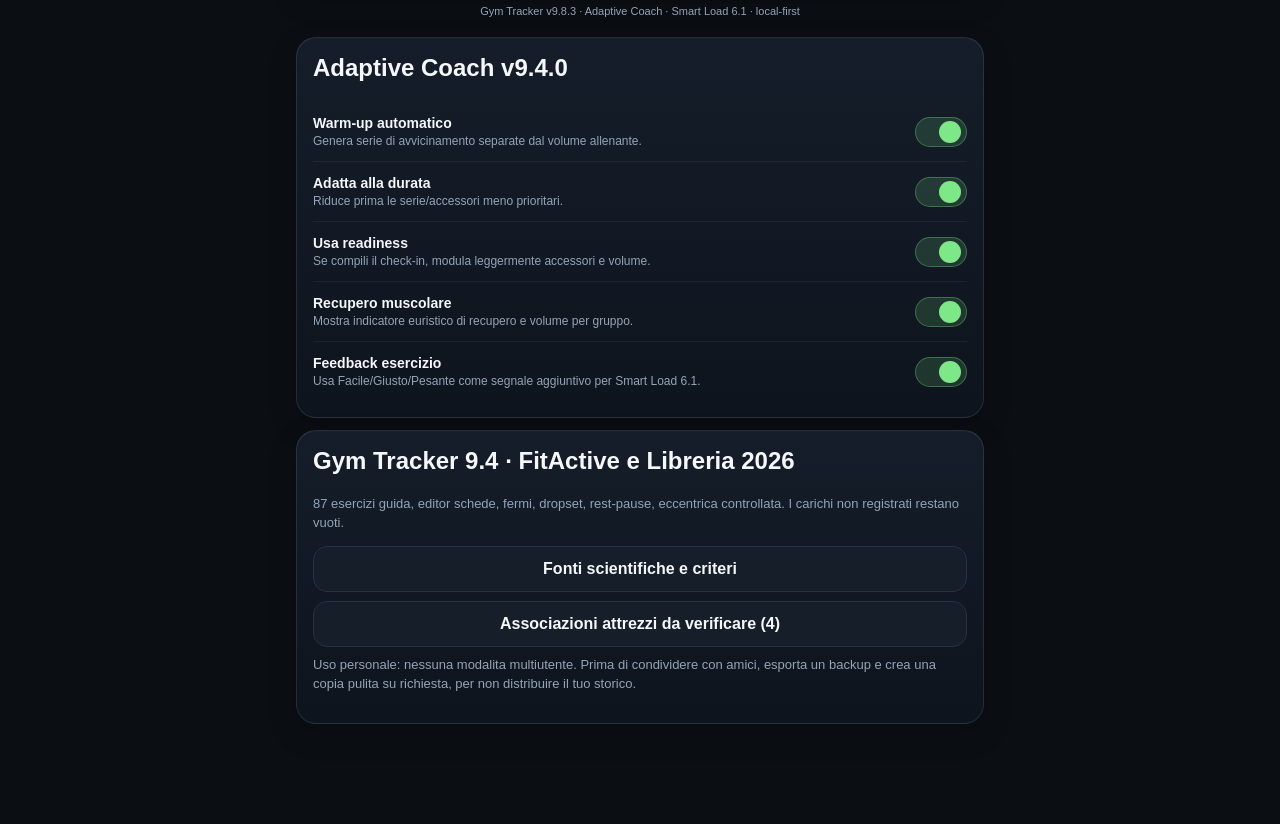
==== commit fa172f35: "Add files via upload" ====
--- a/index.html
+++ b/index.html
@@ -8,7 +8,7 @@
   <meta name="apple-mobile-web-app-capable" content="yes" />
   <meta name="apple-mobile-web-app-status-bar-style" content="black-translucent" />
   <meta name="apple-mobile-web-app-title" content="Gym Tracker" />
-  <title>Gym Tracker v9.8.2 - Adaptive Coach + Smart Load 6.1</title>
+  <title>Gym Tracker v9.8.3 - Adaptive Coach + Smart Load 6.1</title>
   <link rel="manifest" href="manifest.webmanifest?v=982" />
   <link rel="apple-touch-icon" href="icon-192.png" />
   <link rel="stylesheet" href="styles.css?v=982" />
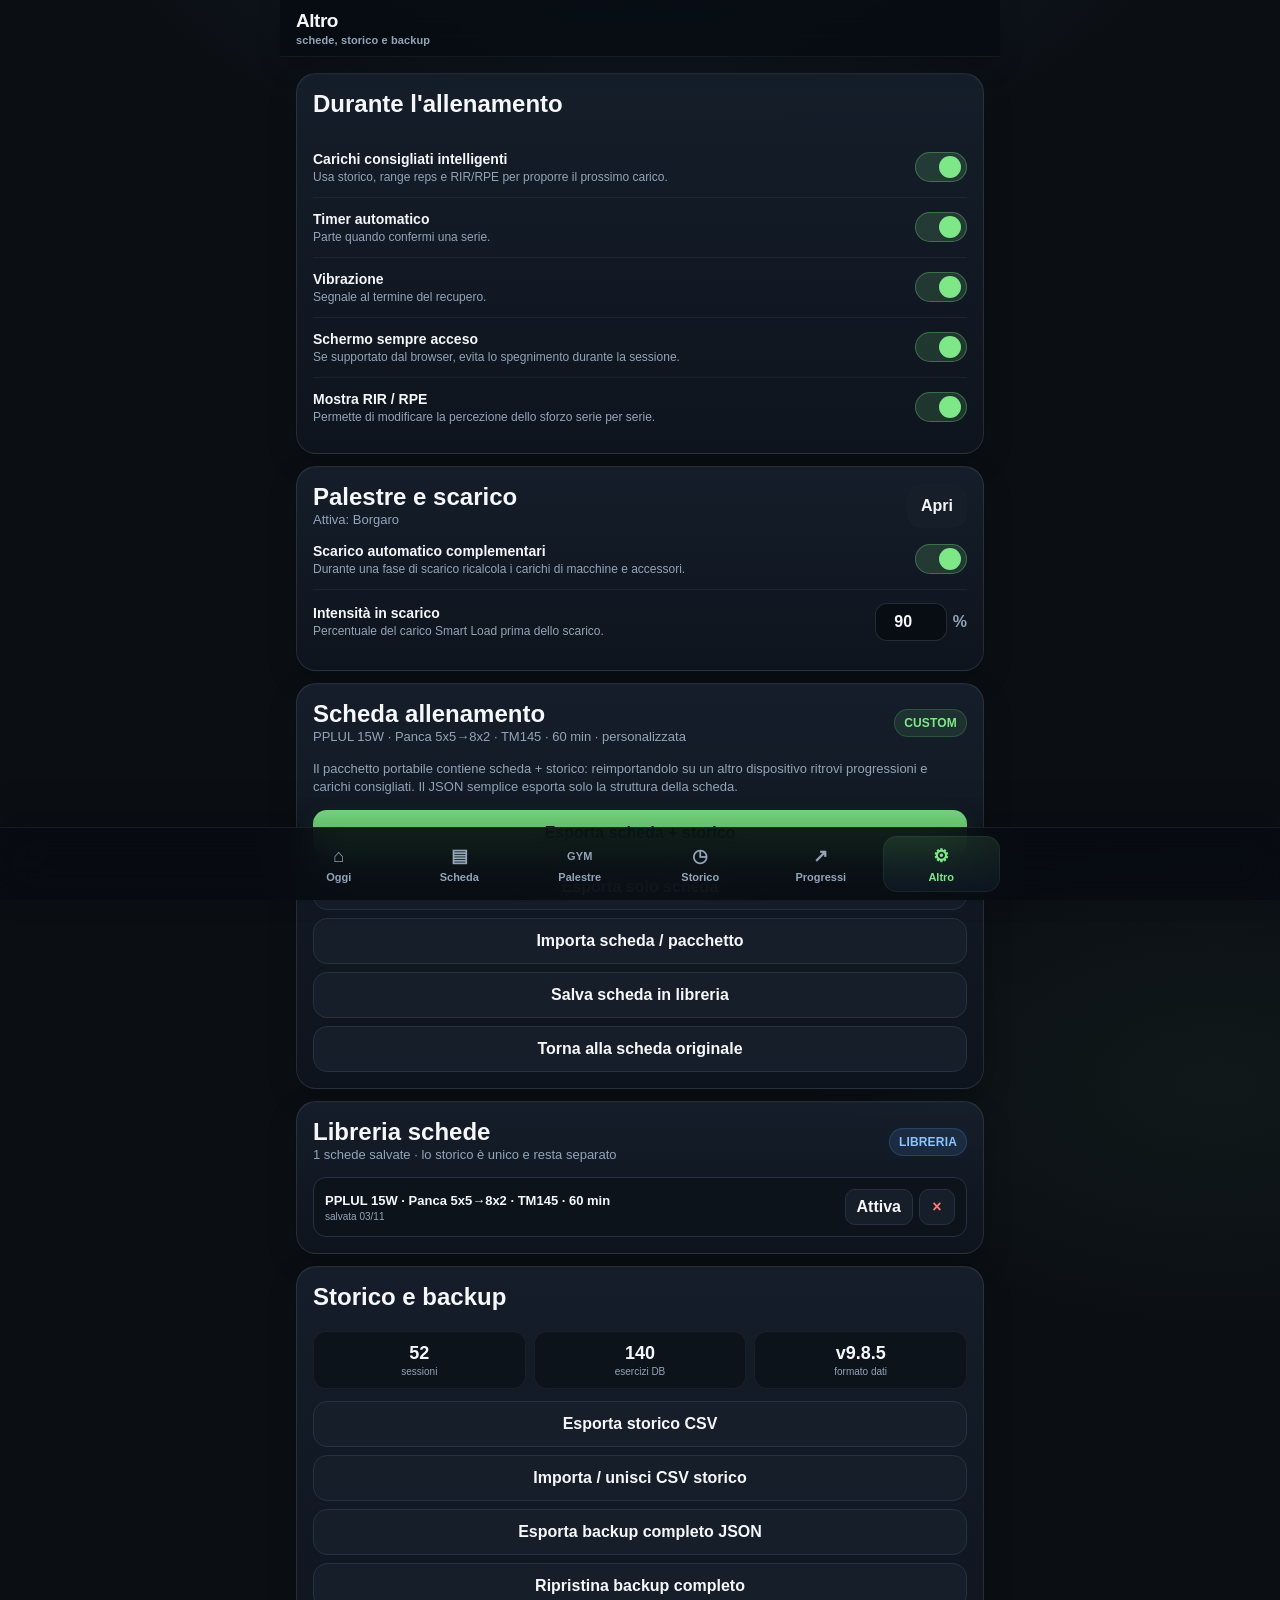
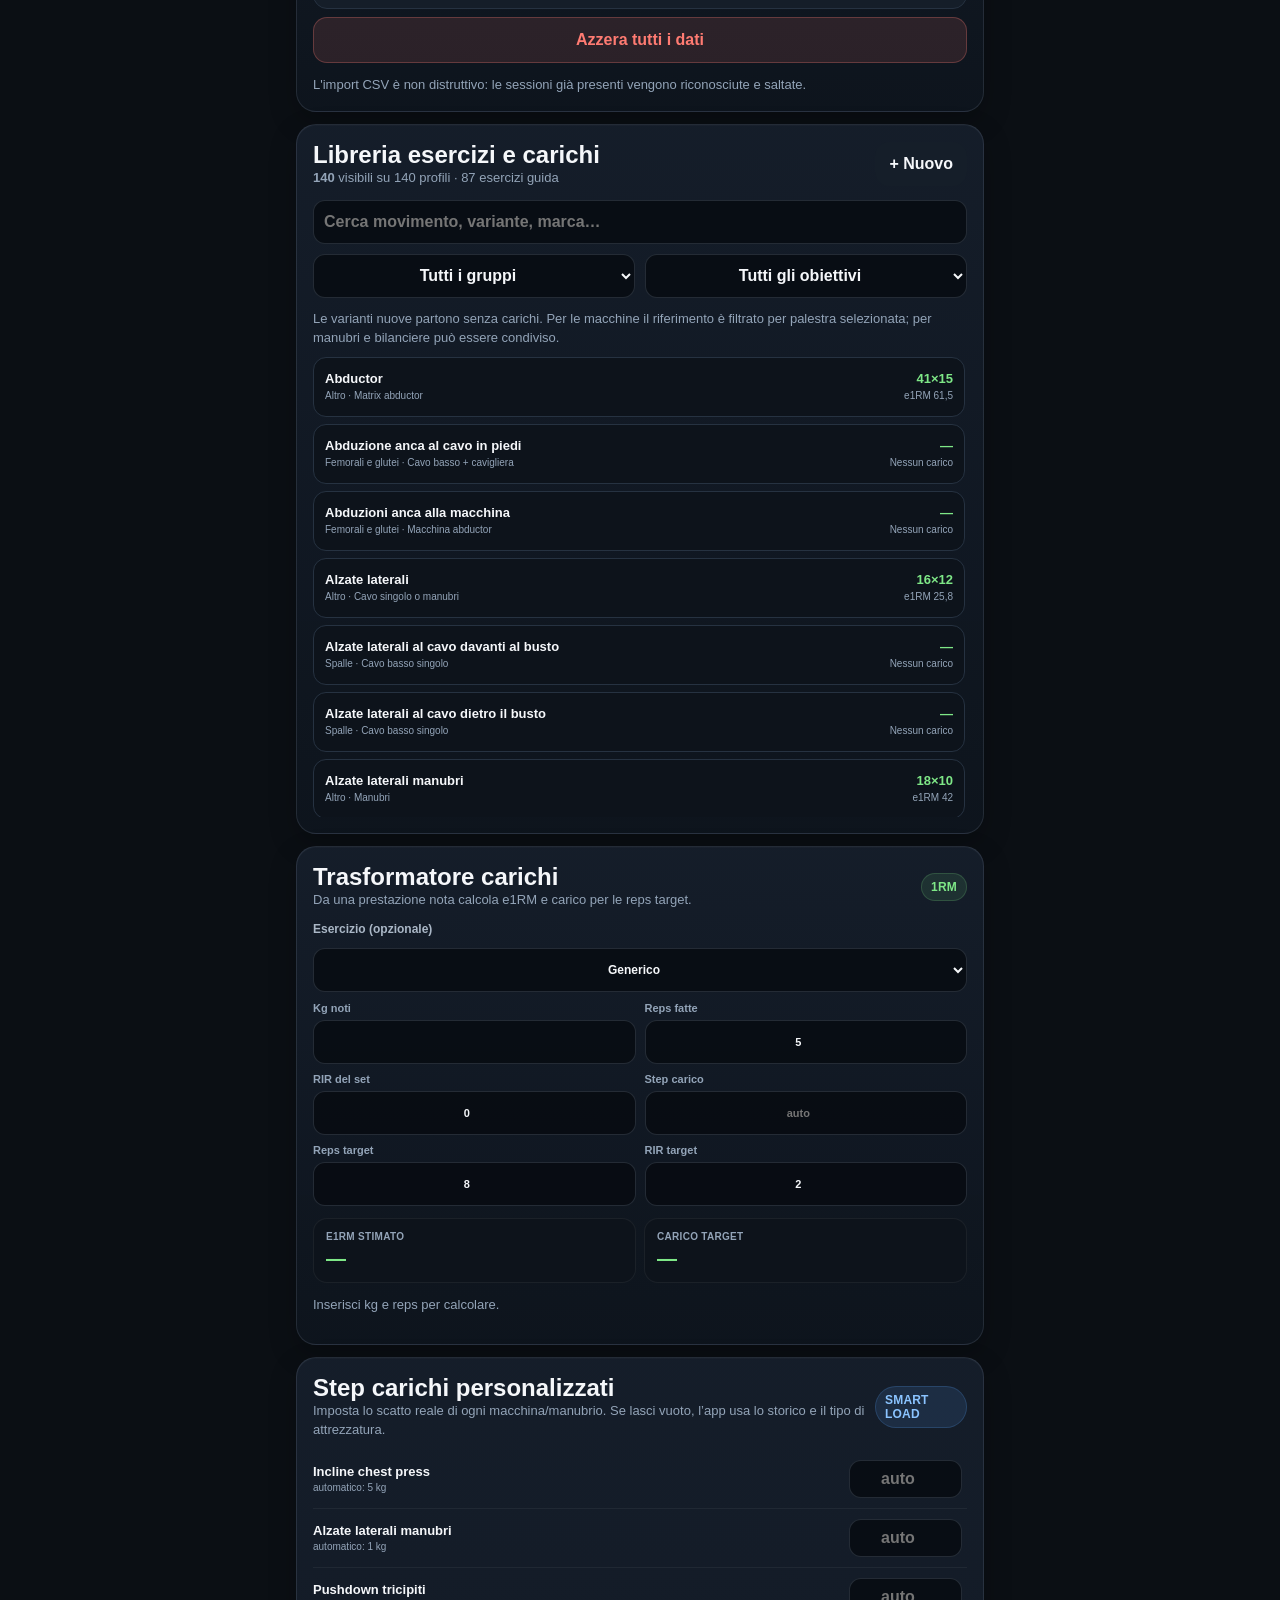
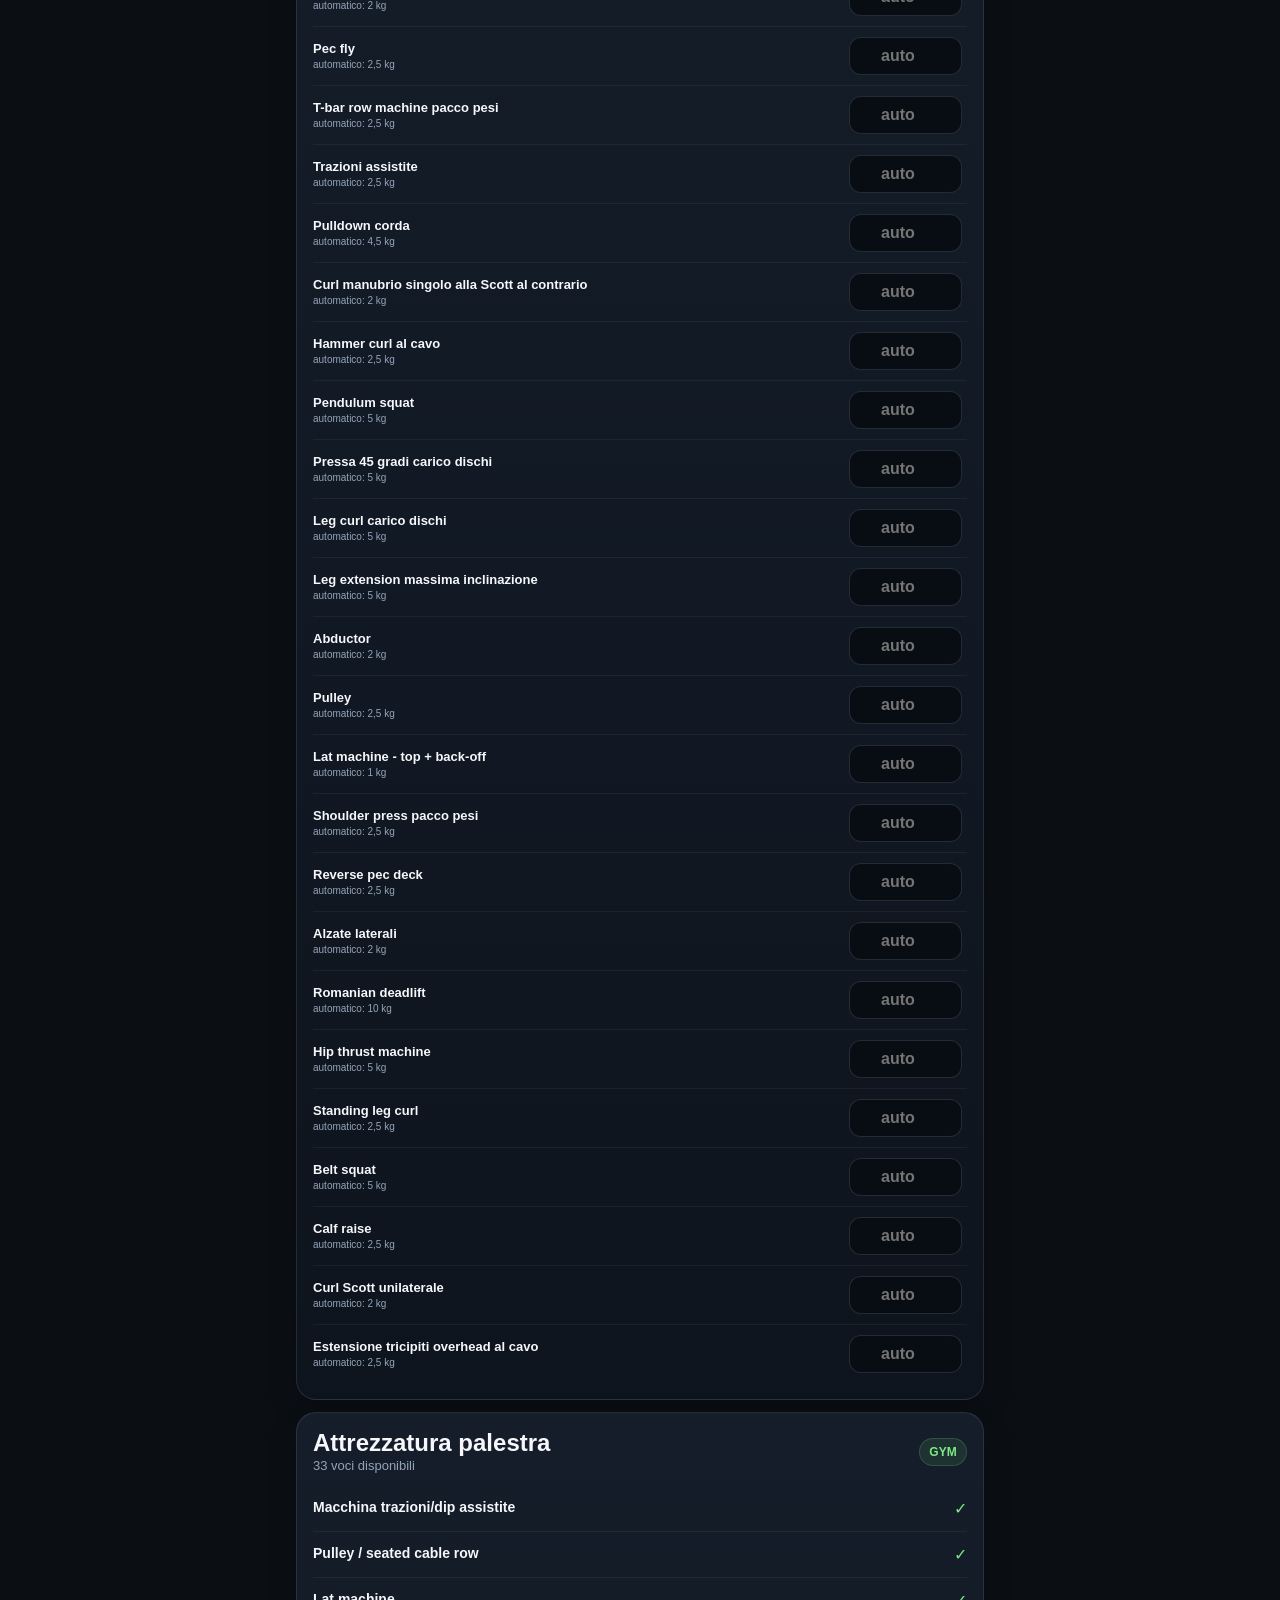
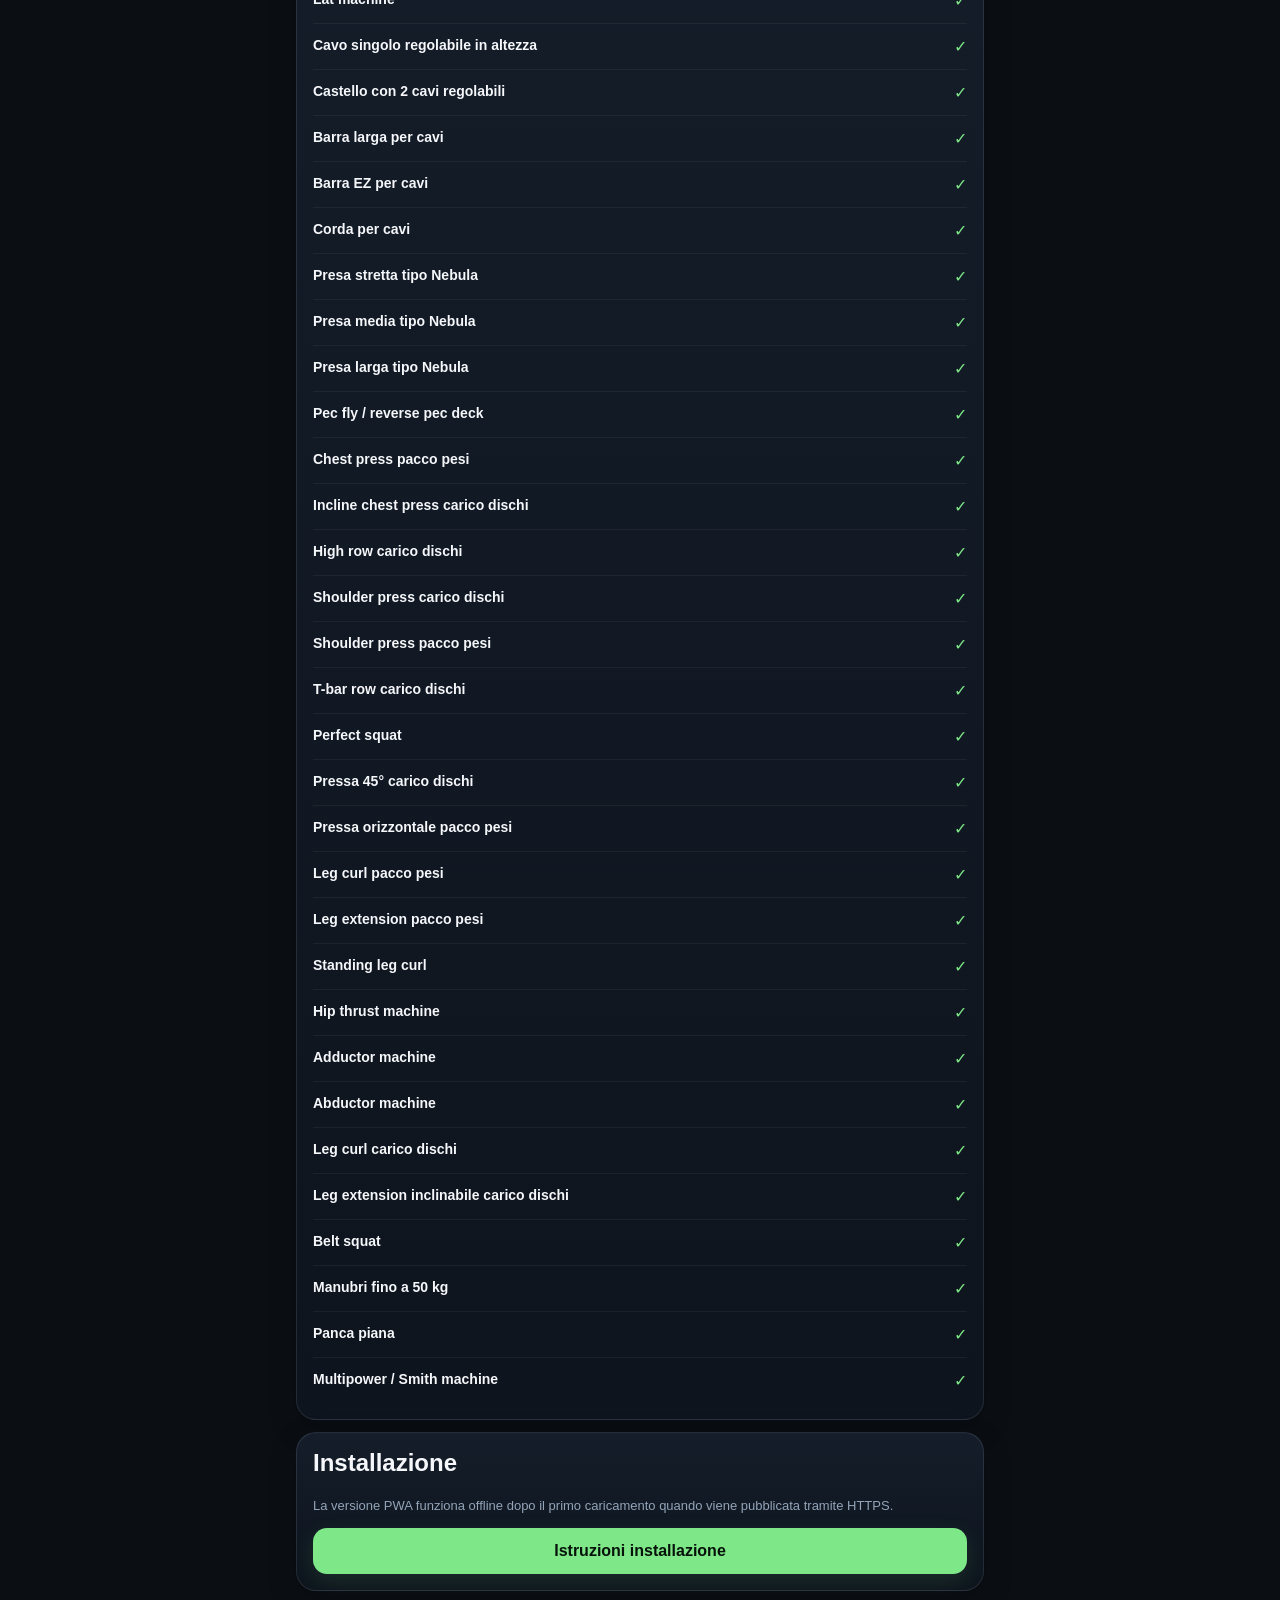
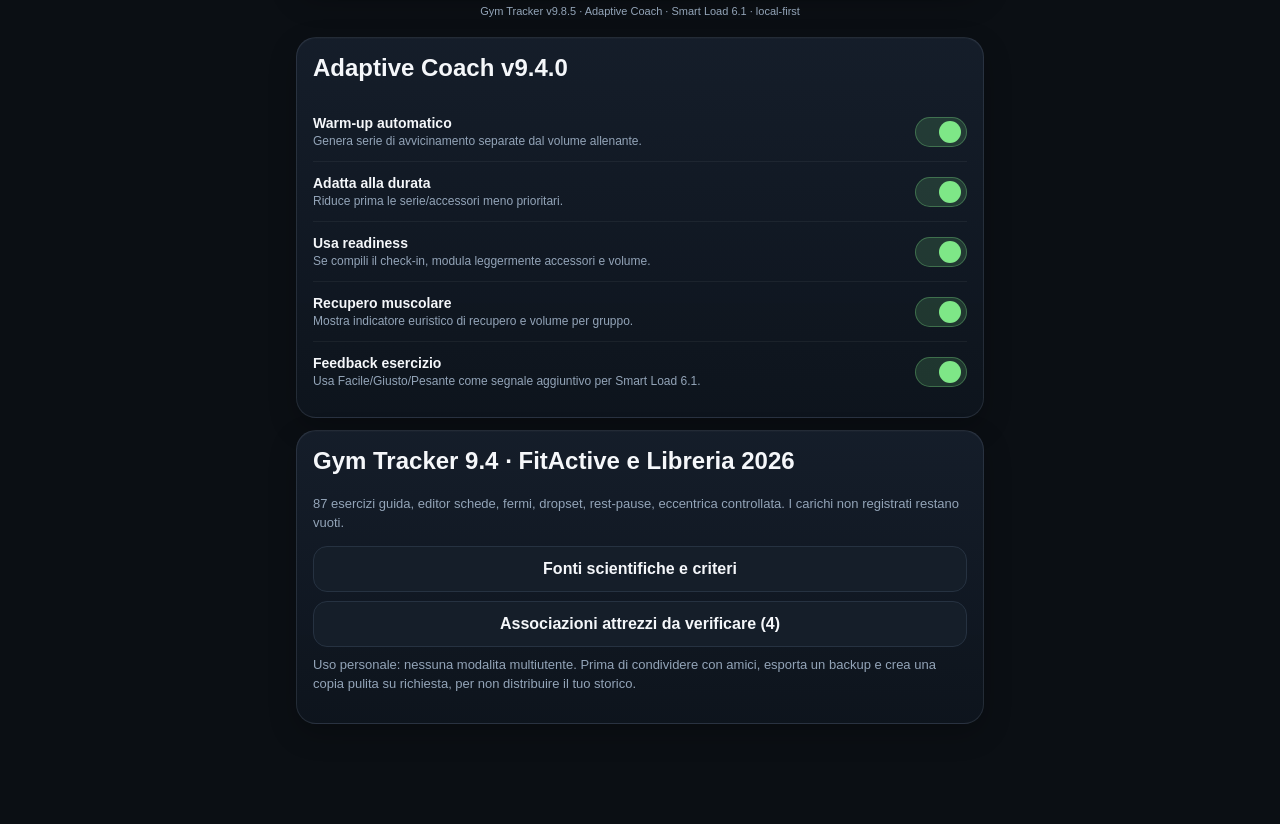
==== commit 14340cad: "Add files via upload" ====
--- a/index.html
+++ b/index.html
@@ -8,7 +8,7 @@
   <meta name="apple-mobile-web-app-capable" content="yes" />
   <meta name="apple-mobile-web-app-status-bar-style" content="black-translucent" />
   <meta name="apple-mobile-web-app-title" content="Gym Tracker" />
-  <title>Gym Tracker v9.8.3 - Adaptive Coach + Smart Load 6.1</title>
+  <title>Gym Tracker v9.8.5 - Adaptive Coach + Smart Load 6.1</title>
   <link rel="manifest" href="manifest.webmanifest?v=982" />
   <link rel="apple-touch-icon" href="icon-192.png" />
   <link rel="stylesheet" href="styles.css?v=982" />
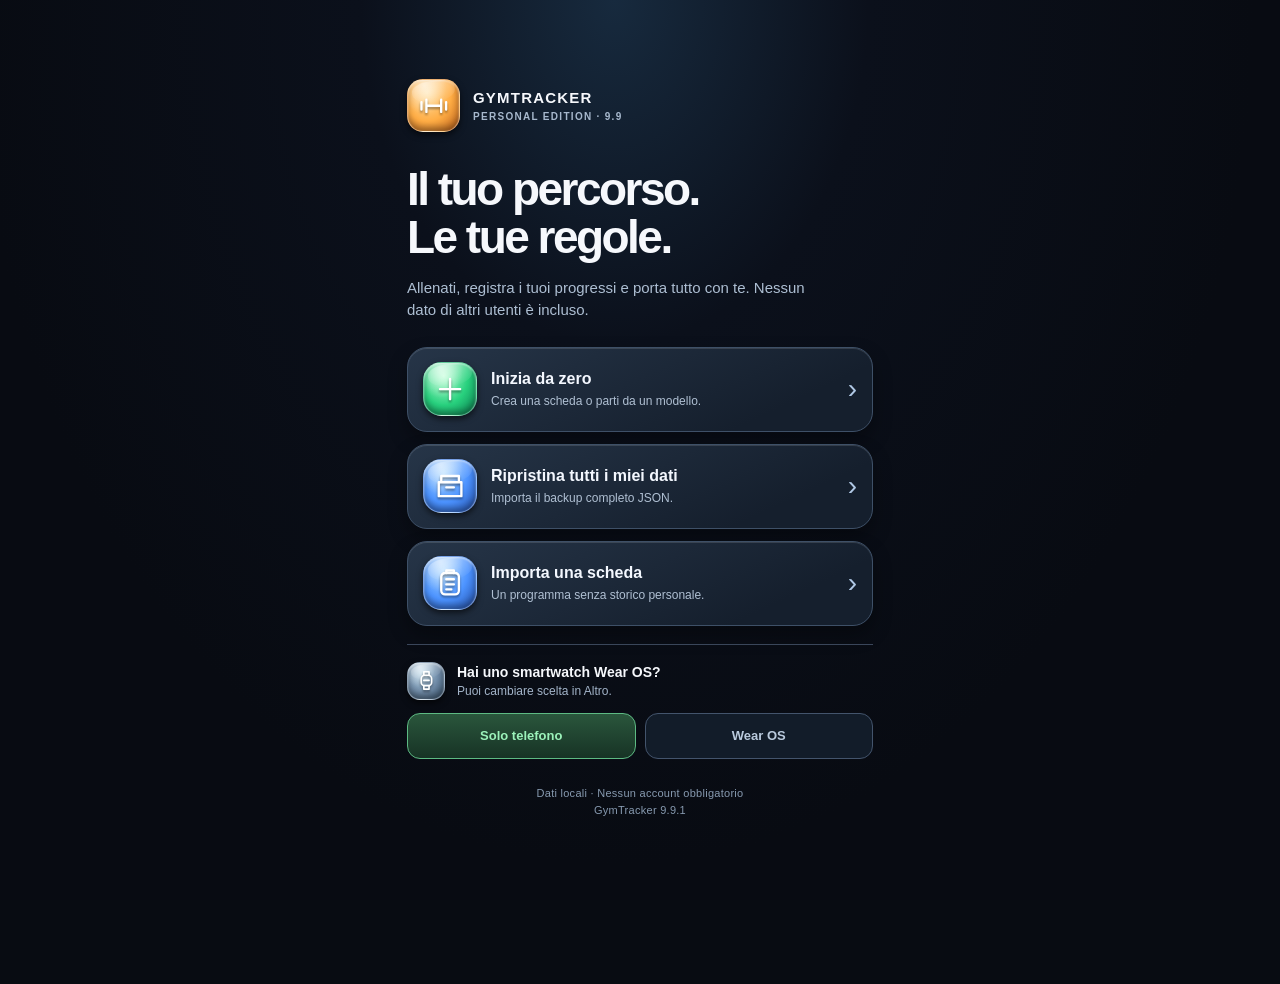
==== commit 8505c197: "Add files via upload" ====
--- a/index.html
+++ b/index.html
@@ -8,11 +8,12 @@
   <meta name="apple-mobile-web-app-capable" content="yes" />
   <meta name="apple-mobile-web-app-status-bar-style" content="black-translucent" />
   <meta name="apple-mobile-web-app-title" content="Gym Tracker" />
-  <title>Gym Tracker v9.8.5 - Adaptive Coach + Smart Load 6.1</title>
-  <link rel="manifest" href="manifest.webmanifest?v=982" />
+  <title>GymTracker 9.9.1 - Personal Edition</title>
+  <link rel="manifest" href="manifest.webmanifest?v=991" />
   <link rel="apple-touch-icon" href="icon-192.png" />
-  <link rel="stylesheet" href="styles.css?v=982" />
-  <link rel="stylesheet" href="styles_upgrade.css?v=982" />
+  <link rel="stylesheet" href="styles.css?v=991" />
+  <link rel="stylesheet" href="styles_upgrade.css?v=991" />
+  <link rel="stylesheet" href="styles_personal.css?v=991" />
 </head>
 <body>
   <div id="app"></div>
@@ -20,15 +21,17 @@
   <input id="importInput" type="file" accept="application/json,.json" hidden />
   <input id="programInput" type="file" accept="application/json,.json" hidden />
   <input id="csvInput" type="file" accept="text/csv,.csv" hidden />
-  <script src="version.js?v=982"></script>
-  <script src="data.js?v=982"></script>
-  <script src="history_seed.js?v=982"></script>
-  <script src="app.js?v=982"></script>
-  <script src="v9_features.js?v=982"></script>
-  <script src="exercise_library.js?v=982"></script>
-  <script src="v10_upgrade.js?v=982"></script>
-  <script src="fitactive_v94.js?v=982"></script>
-  <script src="watch_bridge.js?v=982"></script>
-  <script src="health_v98.js?v=982"></script>
+  <script src="version.js?v=991"></script>
+  <script src="data.js?v=991"></script>
+  <script src="app.js?v=991"></script>
+  <script src="v9_features.js?v=991"></script>
+  <script src="exercise_library.js?v=991"></script>
+  <script src="v10_upgrade.js?v=991"></script>
+  <script src="fitactive_v94.js?v=991"></script>
+  <script src="watch_bridge.js?v=991"></script>
+  <script src="health_v98.js?v=991"></script>
+  <input id="profileImportInput" type="file" accept="application/json,.json" hidden />
+  <input id="personalImportInput" type="file" accept="application/json,.json" hidden />
+  <script src="personal_v99.js?v=991"></script>
 </body>
 </html>
--- a/styles_personal.css
+++ b/styles_personal.css
@@ -0,0 +1,17 @@
+/* Personal Edition — glossy depth, AMOLED, touch-first. */
+:root{--bg:#080b12;--panel:#111824;--panel2:#202b3c;--line:#2e3b50;--text:#f6f8fc;--muted:#a5b3c7;--accent:#68e89d;--accent2:#70afff;--warn:#ffca68;--radius:24px;--shadow:0 14px 36px rgba(0,0,0,.32)}
+body{background:radial-gradient(ellipse at 48% 0%,#172a3e 0%,#0b101b 27%,#080b12 68%);background-attachment:fixed}
+.app-shell{background:transparent}.topbar{background:rgba(8,12,20,.94);border-color:#253146}.brand{letter-spacing:-.04em;font-weight:900}.brand small{letter-spacing:.015em;color:#9bacbf}
+.card{border:1px solid #29364a;border-radius:22px;background:linear-gradient(155deg,#1c2839 0%,#141e2c 46%,#111722 100%);box-shadow:inset 0 1px 0 #ffffff14,0 12px 25px #0005}
+.card.flat{box-shadow:inset 0 1px 0 #ffffff0a}.hero{background:radial-gradient(ellipse at 0% 0%,#34586d70,transparent 60%),linear-gradient(145deg,#182c3b,#141c2a 75%);border-color:#41556b}
+.kpi,.stat-card{background:linear-gradient(145deg,#1c2a3b,#101723);border:1px solid #334258;box-shadow:inset 0 1px 0 #fff0c,inset 0 -2px 5px #0004;border-radius:16px}.kpi strong,.stat-card strong{font-variant-numeric:tabular-nums;letter-spacing:-.04em}
+.primary-btn,.start,.set-btn:not(.done){background:linear-gradient(180deg,#adffca 0%,#64e79c 42%,#32c477 100%);color:#092416;box-shadow:inset 0 1px 1px #ffffff90,inset 0 -3px 5px #146b3c44,0 5px 12px #0005;border:1px solid #69ef9f;border-radius:16px}
+.secondary-btn,.chip-btn,.modal-option{background:linear-gradient(180deg,#29384b,#192434);border:1px solid #41526a;box-shadow:inset 0 1px 0 #ffffff12,0 4px 9px #0003;border-radius:15px}.danger-btn{background:linear-gradient(180deg,#4e2534,#2e1a29);border:1px solid #a24e61;border-radius:15px}.primary-btn:active,.secondary-btn:active,.welcome-option:active,.nav-btn:active,.share-grid button:active{transform:scale(.975);filter:brightness(.92)}
+.bottom-nav{background:linear-gradient(180deg,#17202df7,#080d15fc);border-top-color:#45536b80;padding:8px 6px calc(8px + var(--safe-bottom));box-shadow:0 -12px 30px #0007}.bottom-nav-inner{gap:2px}.nav-btn{display:flex;flex-direction:column;align-items:center;justify-content:center;gap:5px;min-height:61px;font-size:10px;line-height:1.1;border-radius:17px;color:#b0bdd0}.nav-btn.active{background:linear-gradient(180deg,#ffffff12,#ffffff05);color:white;box-shadow:inset 0 1px 0 #ffffff20,0 3px 8px #0003}.nav-btn.active .orb{filter:saturate(1.12) brightness(1.09)}.nav-btn:not(.active) .orb{filter:saturate(.86) brightness(.91)}
+.orb{--hi:#a4d9ff;--mid:#438cf1;--lo:#2051ad;position:relative;display:inline-grid;place-items:center;flex:0 0 auto;width:38px;height:38px;border-radius:34%;color:white;background:radial-gradient(ellipse at 32% 10%,#ffffff8c 0%,transparent 45%),radial-gradient(ellipse at 38% 25%,var(--hi),var(--mid) 53%,var(--lo) 100%);border:1px solid #ffffff50;box-shadow:inset 0 1px 2px #ffffff90,inset 0 -4px 6px #0005,0 3px 6px #0009;overflow:hidden;isolation:isolate}
+.orb:before{content:"";position:absolute;z-index:-1;top:2%;left:8%;width:84%;height:42%;border-radius:42% 42% 48% 48%;background:linear-gradient(180deg,#ffffff50,#ffffff05);transform:rotate(-8deg)}.orb svg{width:58%;height:58%;filter:drop-shadow(0 2px 1px #0006)}
+.orb-home,.orb-plus{--hi:#b6ffd2;--mid:#28d17e;--lo:#087a4d}.orb-program,.orb-backup{--hi:#a7d7ff;--mid:#4c93ff;--lo:#204aa3}.orb-gyms{--hi:#ffe0a3;--mid:#ffad45;--lo:#b75a15}.orb-history,.orb-heart{--hi:#ffb6c8;--mid:#fa5d87;--lo:#a41e55}.orb-progress,.orb-share{--hi:#d2c9ff;--mid:#9a78fa;--lo:#5133b2}.orb-settings,.orb-watch{--hi:#b8d7e9;--mid:#708ba7;--lo:#324c65}
+.welcome990{max-width:510px;margin:auto;min-height:100dvh;padding:calc(24px + env(safe-area-inset-top,0px)) 22px calc(26px + env(safe-area-inset-bottom,0px));display:flex;flex-direction:column;justify-content:center;gap:0;overflow:hidden}.welcome-brand{display:flex;gap:13px;align-items:center;margin:0 0 34px;font-weight:900;letter-spacing:.08em;font-size:15px}.welcome-brand .orb{width:53px;height:53px;border-radius:30%}.welcome-brand small{display:block;color:#a7b8cd;font-size:10px;letter-spacing:.13em;margin-top:5px}.welcome990 h1{margin:0;font-size:clamp(32px,9.6vw,46px);font-weight:850;line-height:1.04;letter-spacing:-.055em}.welcome990>p{margin:15px 0 25px;font-size:15px;line-height:1.5;color:#adbed2;max-width:400px}.welcome-actions{display:grid;gap:12px}.welcome-option{display:flex;align-items:center;text-align:left;gap:14px;min-height:85px;width:100%;padding:13px 15px;background:linear-gradient(155deg,#263548,#151f2d 78%);color:#f4f8ff;border:1px solid #3e5067;border-radius:20px;box-shadow:inset 0 1px 0 #ffffff20,0 9px 19px #0005;transition:transform .15s}.welcome-option .orb{width:54px;height:54px}.welcome-option>span:nth-child(2){flex:1;min-width:0}.welcome-option strong{display:block;font-size:16px;line-height:1.2}.welcome-option small{display:block;margin-top:5px;font-size:12px;color:#b0c0d3;line-height:1.3}.arrow990{color:#b0c8e5;font-size:28px}.setup-device{padding:17px 0 0;margin-top:18px;border-top:1px solid #3a465a}.setup-device>div:first-child{display:flex;align-items:center;gap:12px}.setup-device b{font-size:14px}.setup-device small{display:block;color:#a3b4c9;font-size:12px;margin-top:3px}.device-options{display:grid;grid-template-columns:1fr 1fr;gap:9px;margin-top:13px}.device-options button{min-height:46px;border-radius:13px;border:1px solid #43546c;background:#121c29;color:#bacadd;font-size:13px;font-weight:700}.device-options button.chosen{background:linear-gradient(180deg,#2a563c,#173325);color:#9bf2ba;border-color:#5dba83}.welcome990 footer{text-align:center;margin-top:26px;font-size:11px;line-height:1.55;color:#879ab0;letter-spacing:.025em}
+.empty-plan .primary-btn,.empty-plan .secondary-btn{margin-top:14px}.personal-panel{display:grid;gap:12px}.personal-heading{display:flex;align-items:center;gap:13px}.personal-heading .orb{width:52px;height:52px}.personal-heading h2{margin:0;font-size:22px;letter-spacing:-.04em}.personal-heading p{margin:4px 0 0}.checkpoint-row{display:flex;align-items:center;gap:6px;padding:10px 0;border-bottom:1px solid #ffffff15}.checkpoint-row>div{flex:1;min-width:0}.checkpoint-row b{display:block;font-size:12px}.checkpoint-row small{display:block;font-size:11px;color:#a5b3c7;margin-top:4px}.checkpoint-row button{font-size:11px;min-height:38px;padding:0 9px}.share-grid{display:grid;grid-template-columns:1fr 1fr;gap:10px}.share-grid button{display:flex;flex-direction:column;gap:9px;align-items:center;justify-content:center;background:linear-gradient(150deg,#25354b,#162131);border:1px solid #42536c;box-shadow:inset 0 1px 0 #fff2,0 4px 9px #0004;border-radius:18px;min-height:104px;color:#e7f0ff;padding:9px;text-align:center;font-size:12px;font-weight:750}.share-grid .orb{width:48px;height:48px}.personal-panel .section-title h3{margin:0;font-size:15px}.personal-panel>p{margin:0}
+@media(max-width:370px){.nav-btn{font-size:9px}.nav-btn .orb{width:34px;height:34px}.welcome990{padding:20px 15px}.welcome-brand{margin-bottom:24px}.welcome-option{gap:10px;padding:10px}.welcome-option .orb{width:47px;height:47px}.welcome-option strong{font-size:14px}.checkpoint-row{flex-wrap:wrap}.checkpoint-row>div{flex-basis:100%}}
+@media(prefers-reduced-motion:reduce){*,*::before,*::after{scroll-behavior:auto!important;transition:none!important;animation:none!important}}
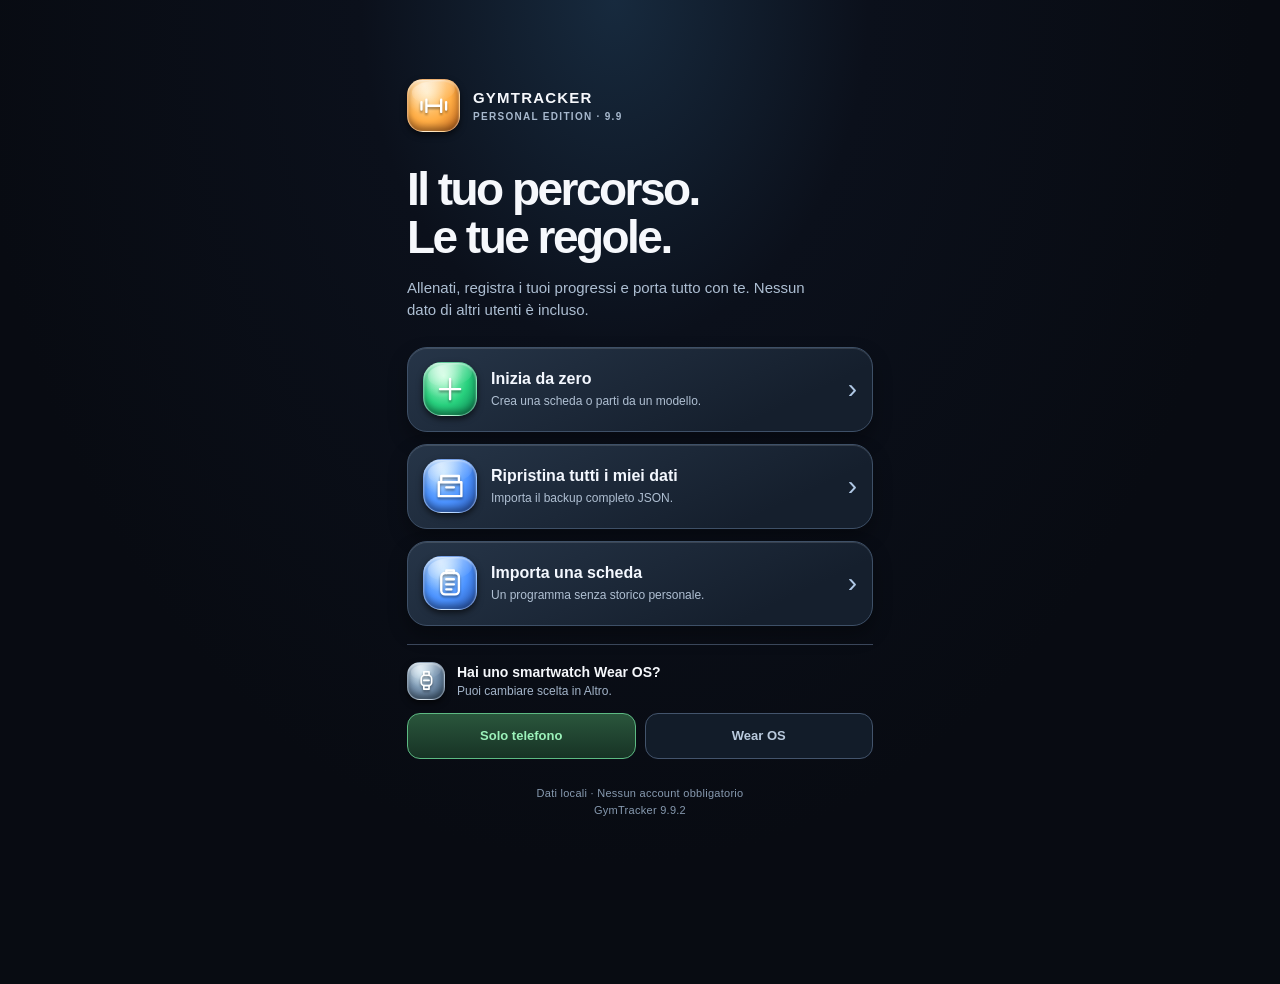
==== commit 18519ebf: "Add files via upload" ====
--- a/index.html
+++ b/index.html
@@ -8,12 +8,13 @@
   <meta name="apple-mobile-web-app-capable" content="yes" />
   <meta name="apple-mobile-web-app-status-bar-style" content="black-translucent" />
   <meta name="apple-mobile-web-app-title" content="Gym Tracker" />
-  <title>GymTracker 9.9.1 - Personal Edition</title>
-  <link rel="manifest" href="manifest.webmanifest?v=991" />
+  <title>GymTracker 9.9.2 - Personal Edition</title>
+  <link rel="manifest" href="manifest.webmanifest?v=992" />
   <link rel="apple-touch-icon" href="icon-192.png" />
-  <link rel="stylesheet" href="styles.css?v=991" />
-  <link rel="stylesheet" href="styles_upgrade.css?v=991" />
-  <link rel="stylesheet" href="styles_personal.css?v=991" />
+  <link rel="stylesheet" href="styles.css?v=992" />
+  <link rel="stylesheet" href="styles_upgrade.css?v=992" />
+  <link rel="stylesheet" href="styles_personal.css?v=992" />
+  <link rel="stylesheet" href="styles_training.css?v=992" />
 </head>
 <body>
   <div id="app"></div>
@@ -21,17 +22,19 @@
   <input id="importInput" type="file" accept="application/json,.json" hidden />
   <input id="programInput" type="file" accept="application/json,.json" hidden />
   <input id="csvInput" type="file" accept="text/csv,.csv" hidden />
-  <script src="version.js?v=991"></script>
-  <script src="data.js?v=991"></script>
-  <script src="app.js?v=991"></script>
-  <script src="v9_features.js?v=991"></script>
-  <script src="exercise_library.js?v=991"></script>
-  <script src="v10_upgrade.js?v=991"></script>
-  <script src="fitactive_v94.js?v=991"></script>
-  <script src="watch_bridge.js?v=991"></script>
-  <script src="health_v98.js?v=991"></script>
+  <script src="version.js?v=992"></script>
+  <script src="data.js?v=992"></script>
+  <script src="app.js?v=992"></script>
+  <script src="v9_features.js?v=992"></script>
+  <script src="exercise_library.js?v=992"></script>
+  <script src="v10_upgrade.js?v=992"></script>
+  <script src="fitactive_v94.js?v=992"></script>
+  <script src="watch_bridge.js?v=992"></script>
+  <script src="health_v98.js?v=992"></script>
   <input id="profileImportInput" type="file" accept="application/json,.json" hidden />
   <input id="personalImportInput" type="file" accept="application/json,.json" hidden />
-  <script src="personal_v99.js?v=991"></script>
+  <script src="personal_v99.js?v=992"></script>
+  <script src="training_engine.js?v=992"></script>
+  <script src="training_v992.js?v=992"></script>
 </body>
 </html>
--- a/styles_training.css
+++ b/styles_training.css
@@ -0,0 +1,2 @@
+/* Quiet AMOLED layout; keep the existing glossy 3D icon language. */
+.today992 h1{font-size:38px;line-height:1.05;letter-spacing:-1.2px;margin:7px 0}.today992 .personal-heading{align-items:center}.today992 .orb{width:64px;height:64px;flex-shrink:0}.eyebrow992{font-size:11px;letter-spacing:1.4px;color:#a8b7c8}.today992 .badge{white-space:normal;max-width:70%;line-height:1.5}.time-panel992{border:1px solid #293d47;background:linear-gradient(145deg,#17242c,#10171d)}.time-panel992 h2{font-size:21px;margin:0}.time-panel992 .row{gap:10px;flex-wrap:wrap}.time-choice button{min-height:48px;flex:1}.today-stats992{display:grid;grid-template-columns:repeat(3,minmax(0,1fr));gap:8px;margin:20px 0}.today-stats992>div{border:1px solid #28333d;border-radius:16px;padding:13px 8px;background:#0c141b;text-align:center}.today-stats992 b{display:block;color:#f2faf7;font-size:26px}.today-stats992 small{display:block;font-size:11px;color:#a7bac7;margin-top:6px;line-height:1.4}.changes992{padding:10px 0 16px;color:#c5d6e0}.changes992 summary{font-weight:700;cursor:pointer;min-height:28px}.changes992 p{line-height:1.8;font-size:13px}.changes992 small{color:#97aebb}.time-summary992{display:flex;flex-wrap:wrap;gap:12px;margin-top:14px;font-size:12px;color:#b1c6d3}.time-summary992 b{color:#eafaf2}.workout-card h3{margin:0}.warmup-generate{font-size:12px}.session-kpis .kpi span{font-size:10px}.session-kpis .kpi strong{font-variant-numeric:tabular-nums}@media(max-width:360px){.today-stats992 b{font-size:23px}.today992 h1{font-size:32px}.time-panel992 .badge{font-size:10px}}
